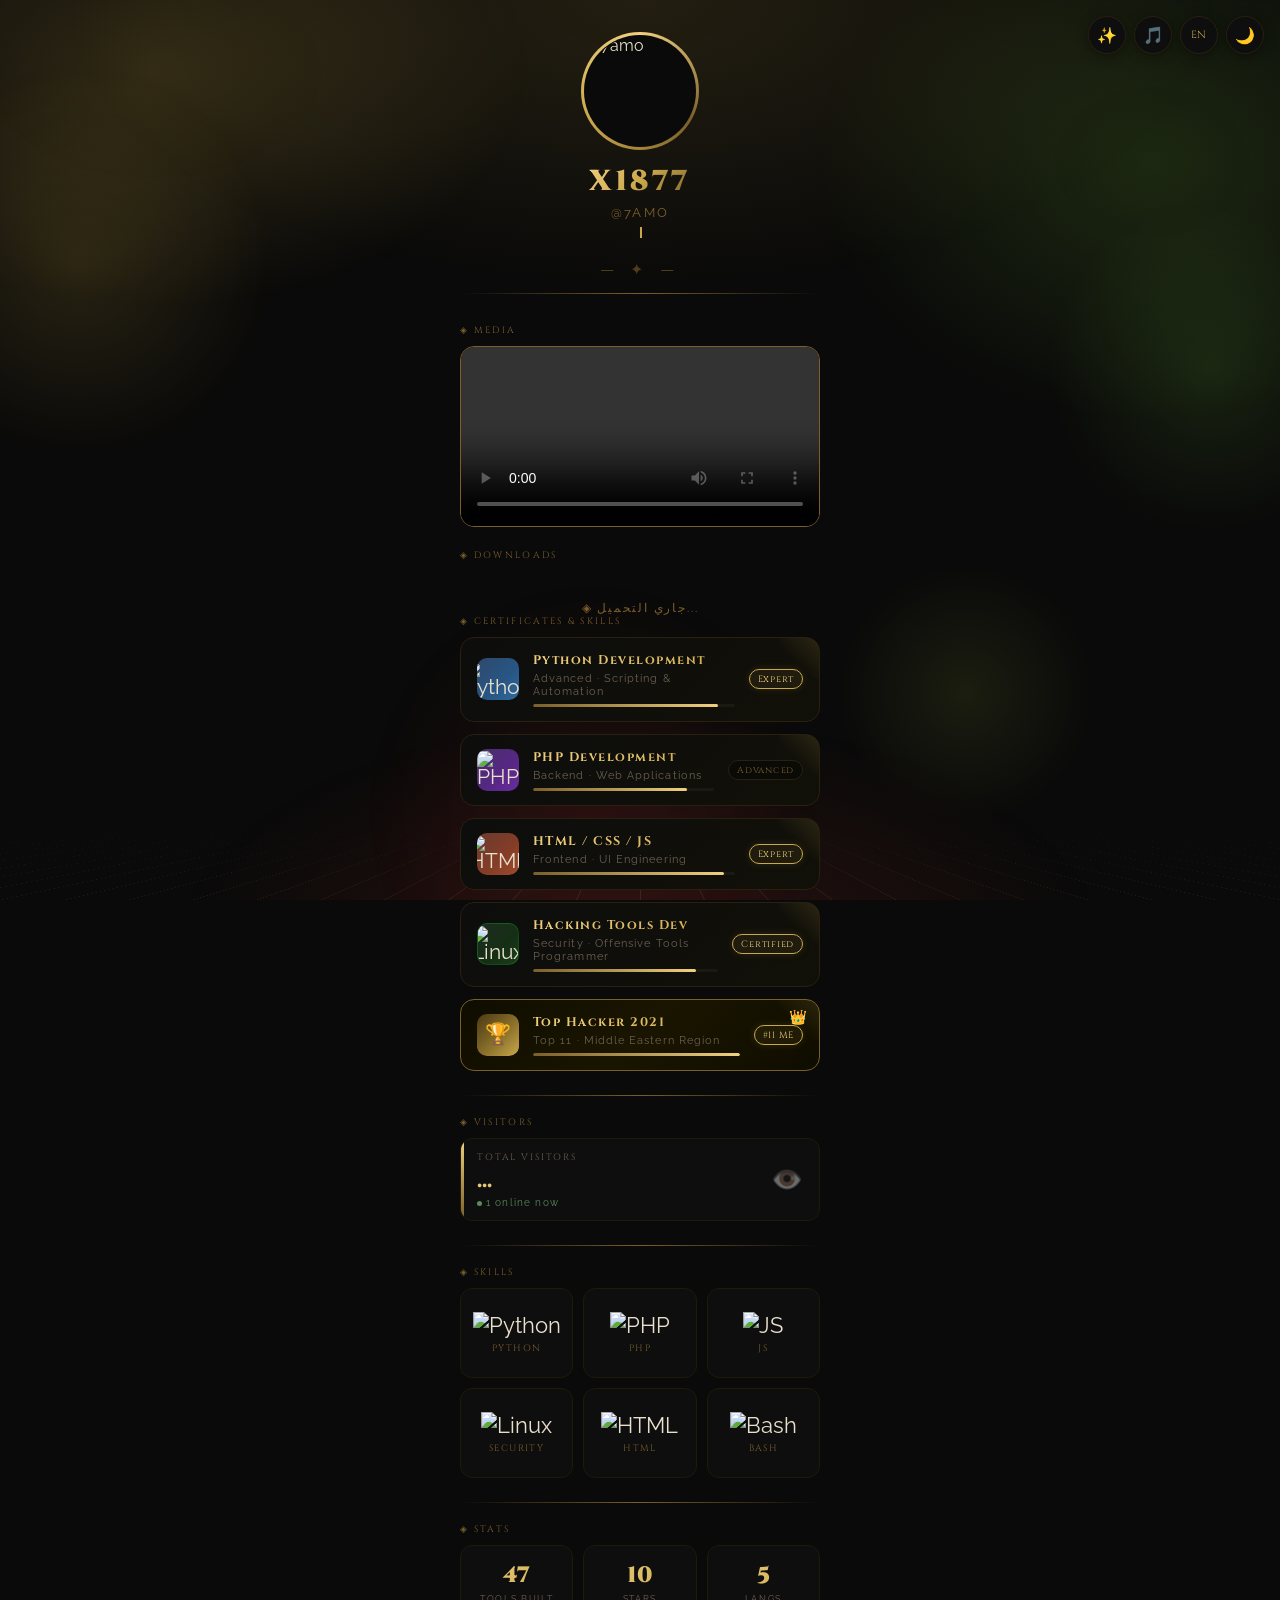
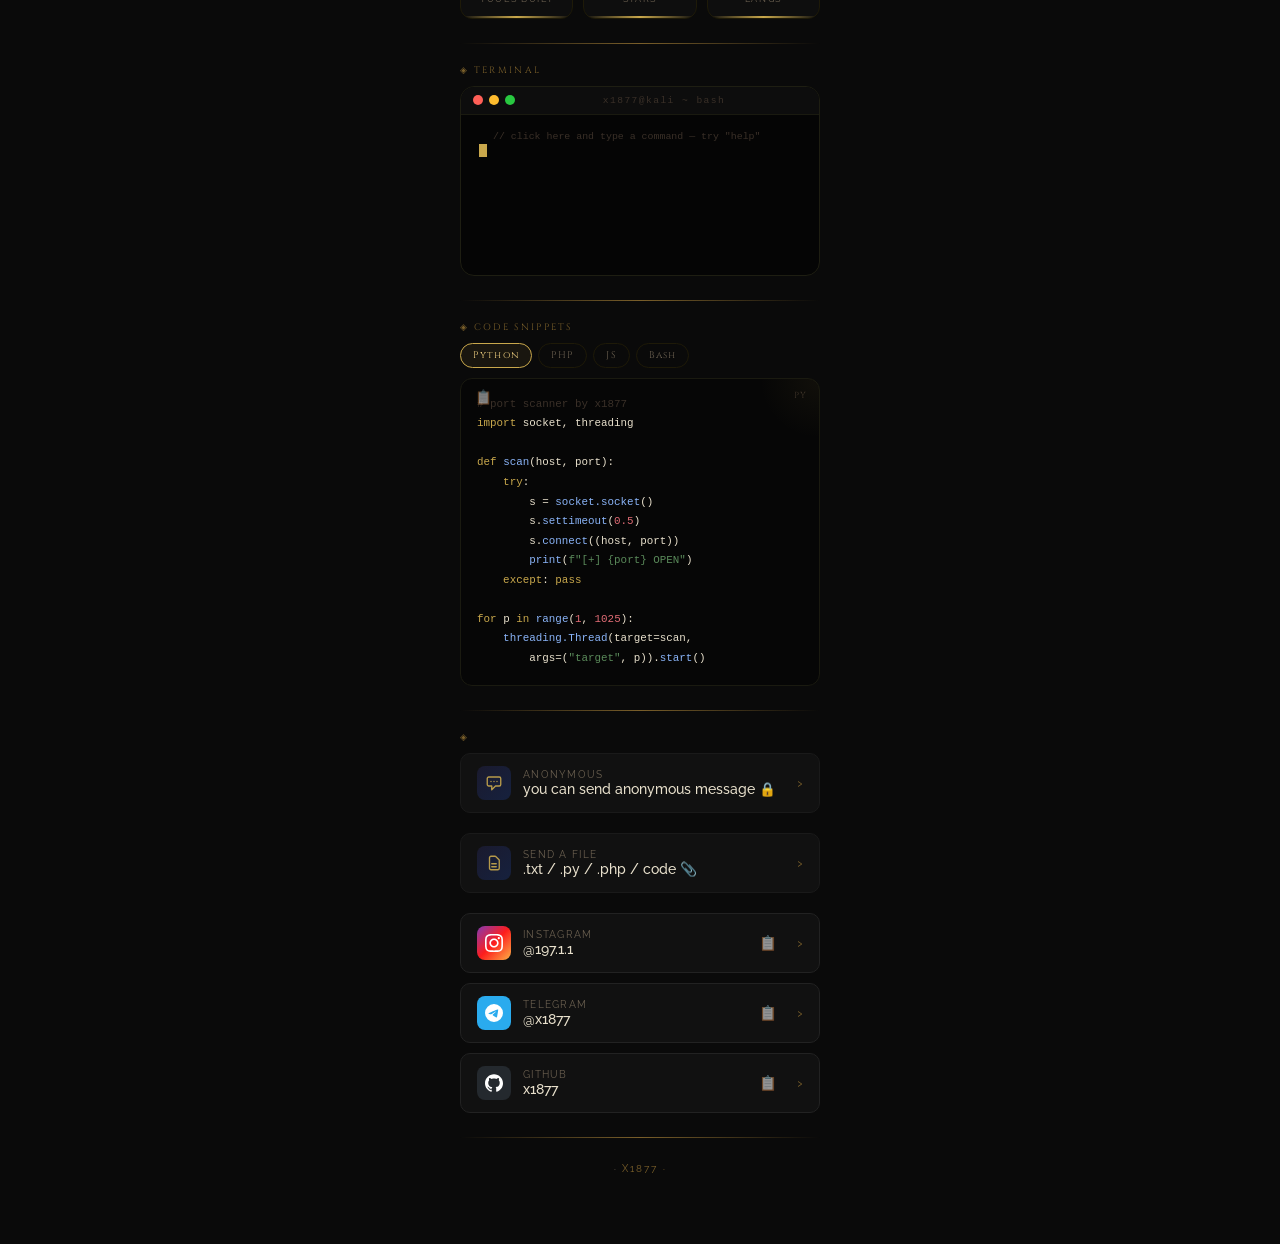
==== index.html @ e4256ee5 "Update index.html" ====
<!DOCTYPE html>

<html lang="en">
<head>
<meta charset="UTF-8"/>
<meta name="viewport" content="width=device-width, initial-scale=1.0, maximum-scale=1.0, user-scalable=no"/>
<title>X1877</title>
<link href="https://fonts.googleapis.com/css2?family=Cinzel:wght@700;900&family=Raleway:wght@400;500&display=swap" rel="stylesheet"/>
<style>
* { margin:0; padding:0; box-sizing:border-box; }
html, body { width:100%; min-height:100vh; background:#0a0a0a; color:#e8e0cc; font-family:'Raleway',sans-serif; overflow-x:hidden; }

/* ── LIGHT MODE ── */
body.light { background:#f5f0e8; color:#1a1208; }
body.light #glow { background:radial-gradient(ellipse 70% 50% at 50% 0%, rgba(201,168,76,0.18) 0%, transparent 65%); }
body.light .av-ring::after { background:#f5f0e8; }
body.light .vbox, body.light .lb, body.light .chat-send-btn,
body.light .cert-card, body.light .terminal-box, body.light .snippet-box,
body.light .stat-box, body.light .modal-box { background:#ede8dc; border-color:#c9a84c55; }
body.light .lv, body.light .cert-title { color:#1a1208; }
body.light .ll, body.light .cert-sub, body.light .handle, body.light .bio,
body.light .sec, body.light .footer, body.light .t-title { color:#7a5f2a; }
body.light .terminal-bar { background:#e5dfd0; }
body.light .t-def, body.light .t-cmd { color:#1a1208; }
body.light .s-def { color:#1a1208; }
body.light .canvas-stars { opacity:.3; }

/* ── THEME TOGGLE ── */
#themeBtn {
  position:fixed; top:16px; right:16px; z-index:9997;
  width:38px; height:38px; border-radius:50%;
  background:#0e0e0e; border:1px solid #2a2010;
  display:flex; align-items:center; justify-content:center;
  transition:all .3s; font-size:1rem;
  box-shadow:0 2px 12px rgba(0,0,0,0.4);
}
#themeBtn:hover { border-color:#c9a84c; box-shadow:0 0 16px rgba(201,168,76,0.25); transform:rotate(20deg); }
body.light #themeBtn { background:#ede8dc; border-color:#c9a84c; }

/* ── LANG BUTTON ── */
#langBtn {
  position:fixed; top:16px; right:62px; z-index:9997;
  width:38px; height:38px; border-radius:50%;
  background:#0e0e0e; border:1px solid #2a2010;
  display:flex; align-items:center; justify-content:center;
  transition:all .3s; font-size:.65rem;
  font-family:'Cinzel',serif; letter-spacing:.05em; color:#c9a84c;
  box-shadow:0 2px 12px rgba(0,0,0,0.4);
}
#langBtn:hover { border-color:#c9a84c; box-shadow:0 0 16px rgba(201,168,76,0.25); }
body.light #langBtn { background:#ede8dc; border-color:#c9a84c; }

/* ── COPY BUTTON + TOAST ── */
.lc { font-size:.9rem; opacity:.55; padding:6px; margin-inline-end:2px; transition:.2s; }
.lc:active { opacity:1; transform:scale(0.9); }
#copyToast {
  position:fixed; bottom:28px; left:50%; transform:translateX(-50%) translateY(20px);
  background:#c9a84c; color:#0c0c0c; font-weight:700; font-size:.85rem;
  padding:10px 18px; border-radius:30px; z-index:99999; opacity:0; pointer-events:none;
  transition:opacity .25s, transform .25s; box-shadow:0 4px 20px rgba(0,0,0,0.4);
}
#copyToast.show { opacity:1; transform:translateX(-50%) translateY(0); }
#achToast {
  position:fixed; bottom:84px; left:50%; transform:translateX(-50%) translateY(20px);
  background:linear-gradient(135deg,#f0d080,#c9a84c); color:#0c0c0c; font-weight:700; font-size:.8rem;
  padding:10px 20px; border-radius:30px; z-index:99999; opacity:0; pointer-events:none;
  transition:opacity .25s, transform .25s; box-shadow:0 4px 24px rgba(201,168,76,0.4); white-space:nowrap;
}
#achToast.show { opacity:1; transform:translateX(-50%) translateY(0); }

#musicBtn {
  position:fixed; top:16px; right:108px; z-index:9997;
  width:38px; height:38px; border-radius:50%;
  background:#0e0e0e; border:1px solid #2a2010;
  display:flex; align-items:center; justify-content:center;
  transition:all .3s; font-size:1.05rem;
  box-shadow:0 2px 12px rgba(0,0,0,0.4);
}
#musicBtn:hover { border-color:#c9a84c; box-shadow:0 0 16px rgba(201,168,76,0.25); }
#musicBtn.playing { animation:musicPulse 1.6s ease-in-out infinite; }
@keyframes musicPulse { 0%,100%{box-shadow:0 0 8px rgba(201,168,76,0.15);} 50%{box-shadow:0 0 18px rgba(201,168,76,0.5);} }
body.light #musicBtn { background:#ede8dc; border-color:#c9a84c; }



body[dir="rtl"] .card { direction:rtl; }
body[dir="rtl"] .lb, body[dir="rtl"] .chat-send-btn { flex-direction:row-reverse; }
body[dir="rtl"] .lb:hover, body[dir="rtl"] .chat-send-btn:hover { transform:translateX(-3px); box-shadow:3px 0 0 #c9a84c; }
body[dir="rtl"] .cert-inner { flex-direction:row-reverse; }
body[dir="rtl"] .visitor-box { flex-direction:row-reverse; }
body[dir="rtl"] .sec, body[dir="rtl"] .visitor-label, body[dir="rtl"] .stat-lbl { text-align:right; }

/* ── TYPEWRITER BIO ── */
.bio { font-size:.82rem; color:#6b6050; text-align:center; margin-bottom:20px; min-height:1.2em; }
.bio-cursor { display:inline-block; width:2px; height:.85em; background:#c9a84c;
  vertical-align:middle; margin-left:1px; animation:blink .8s step-end infinite; }

/* ── VISITOR COUNTER ── */
.visitor-box {
  width:100%; display:flex; align-items:center; justify-content:space-between;
  background:#0e0e0e; border:1px solid #1e1a08; border-radius:12px;
  padding:12px 16px; margin-bottom:24px; position:relative; overflow:hidden;
}
.visitor-box::before { content:''; position:absolute; left:0; top:0; height:100%; width:3px;
  background:linear-gradient(180deg,#f0d080,#7a5f2a); }
.visitor-left { display:flex; flex-direction:column; }
.visitor-label { font-size:.58rem; color:#6b6050; letter-spacing:.2em; text-transform:uppercase; font-family:'Cinzel',serif; margin-bottom:4px; }
.visitor-num { font-family:'Cinzel',serif; font-size:1.3rem; font-weight:900;
  background:linear-gradient(135deg,#f0d080,#c9a84c); -webkit-background-clip:text;
  -webkit-text-fill-color:transparent; background-clip:text; }
.visitor-icon { font-size:1.6rem; opacity:.4; }
.visitor-online { font-size:.6rem; color:#5a8a5a; letter-spacing:.12em; margin-top:2px; }
.online-dot { display:inline-block; width:5px; height:5px; border-radius:50%;
  background:#5a8a5a; margin-right:4px; animation:pulse 1.5s ease infinite; vertical-align:middle; }
@keyframes pulse { 0%,100%{opacity:.4;transform:scale(1)} 50%{opacity:1;transform:scale(1.3)} }

/* ── FLIP CARDS ── */
.flip-section { width:100%; margin-bottom:24px; }
.flip-grid { display:grid; grid-template-columns:repeat(3,1fr); gap:10px; }
.flip-card { height:90px; perspective:600px; }
.flip-inner { width:100%; height:100%; position:relative;
  transform-style:preserve-3d; transition:transform .55s cubic-bezier(.25,.46,.45,.94); }
.flip-card:hover .flip-inner { transform:rotateY(180deg); }
.flip-front, .flip-back {
  position:absolute; inset:0; border-radius:12px; backface-visibility:hidden;
  display:flex; flex-direction:column; align-items:center; justify-content:center;
  gap:4px; border:1px solid #1e1a08;
}
.flip-front { background:#0e0e0e; }
.flip-back  { background:linear-gradient(135deg,#0f0d00,#1a1500); border-color:#7a5f2a; transform:rotateY(180deg); }
.flip-icon  { font-size:1.4rem; }
.flip-name  { font-size:.58rem; color:#7a5f2a; letter-spacing:.15em; font-family:'Cinzel',serif; text-transform:uppercase; }
.flip-level { font-size:.65rem; color:#f0d080; font-family:'Cinzel',serif; letter-spacing:.1em; }
.flip-pct   { font-size:.6rem; color:#6b6050; letter-spacing:.08em; }

/* ── SCROLL PROGRESS ── */
#scrollBar { position:fixed; top:0; left:0; height:3px; width:0%; z-index:99999;
  background:linear-gradient(90deg,#7a5f2a,#f0d080,#c9a84c);
  box-shadow:0 0 8px rgba(201,168,76,0.6); transition:width .08s linear; }

/* ── CONFETTI ── */
.conf { position:fixed; pointer-events:none; z-index:99998; width:8px; height:8px;
  animation:confFall linear forwards; border-radius:2px; }
@keyframes confFall {
  0%  { transform:translateY(-20px) rotate(0deg); opacity:1; }
  100%{ transform:translateY(110vh) rotate(720deg); opacity:0; }
}

/* ── FLOATING BUBBLE ── */
#floatBubble {
  position:fixed; bottom:24px; left:24px; z-index:9990;
  width:52px; height:52px; border-radius:50%;
  background:linear-gradient(135deg,#c9a84c,#7a5f2a);
  display:flex; align-items:center; justify-content:center;
  box-shadow:0 4px 20px rgba(201,168,76,0.35);
  animation:bubbleFloat 3s ease-in-out infinite;
}
@keyframes bubbleFloat { 0%,100%{transform:translateY(0)} 50%{transform:translateY(-8px)} }
#floatBubble:hover { animation:none; transform:scale(1.15); }
.bubble-ping { position:absolute; inset:-4px; border-radius:50%;
  border:2px solid rgba(201,168,76,0.4); animation:bubblePing 2s ease-out infinite; }
@keyframes bubblePing { 0%{transform:scale(1);opacity:.7} 100%{transform:scale(1.6);opacity:0} }

/* ── DEVICONS ── */
.cert-icon img { width:26px; height:26px; object-fit:contain; }
.flip-icon img { width:30px; height:30px; object-fit:contain; }
body.light .visitor-box, body.light .flip-front { background:#ede8dc; border-color:#c9a84c55; }
body.light .flip-back { background:linear-gradient(135deg,#e8e0c8,#d4c89a); }
body { display:flex; justify-content:center; padding:36px 16px 70px; }
#c { position:fixed; top:0; left:0; width:100%; height:100%; pointer-events:none; z-index:0; }
#trail { position:fixed; top:0; left:0; width:100%; height:100%; pointer-events:none; z-index:5; }
#glow { position:fixed; top:0; left:0; width:100%; height:100%; background:radial-gradient(ellipse 70% 50% at 50% 0%, rgba(201,168,76,0.09) 0%, transparent 65%); pointer-events:none; z-index:0; }
.card { position:relative; z-index:1; width:100%; max-width:360px; display:flex; flex-direction:column; align-items:center; }
.av-wrap { width:110px; height:110px; position:relative; margin-bottom:16px; flex-shrink:0; }
.av-ring { position:absolute; inset:-4px; border-radius:50%; background:conic-gradient(#f0d080,#7a5f2a,#c9a84c,#f0d080); animation:spin 7s linear infinite; }
@keyframes spin { to{ transform:rotate(360deg) } }
.av-ring::after { content:''; position:absolute; inset:3px; border-radius:50%; background:#0a0a0a; }
.av-wrap img { position:absolute; inset:0; z-index:2; width:100%; height:100%; border-radius:50%; object-fit:cover; }
.name { position:relative; font-family:'Cinzel',serif; font-size:1.8rem; font-weight:900; letter-spacing:.12em; background:linear-gradient(135deg,#f0d080 0%,#c9a84c 50%,#7a5f2a 100%); -webkit-background-clip:text; -webkit-text-fill-color:transparent; background-clip:text; margin-bottom:4px; text-align:center; }
.name.glitching::before, .name.glitching::after { content:attr(data-text); position:absolute; top:0; left:0; width:100%; background:none; }
.name.glitching::before { color:#ff2b4e; -webkit-text-fill-color:#ff2b4e; clip-path:inset(0 0 60% 0); animation:glitchTop .35s steps(2) infinite; }
.name.glitching::after { color:#2be0ff; -webkit-text-fill-color:#2be0ff; clip-path:inset(60% 0 0 0); animation:glitchBot .35s steps(2) infinite reverse; }
@keyframes glitchTop { 0%{transform:translate(0,0)} 20%{transform:translate(-3px,-1px)} 40%{transform:translate(3px,1px)} 60%{transform:translate(-2px,0)} 80%{transform:translate(2px,-1px)} 100%{transform:translate(0,0)} }
@keyframes glitchBot { 0%{transform:translate(0,0)} 25%{transform:translate(3px,1px)} 50%{transform:translate(-3px,0)} 75%{transform:translate(2px,-1px)} 100%{transform:translate(0,0)} }
.handle { font-size:.8rem; color:#7a5f2a; letter-spacing:.18em; text-transform:uppercase; margin-bottom:4px; }
.bio { font-size:.82rem; color:#6b6050; text-align:center; margin-bottom:20px; }
.orn { color:#7a5f2a; letter-spacing:.4em; opacity:.6; margin-bottom:14px; font-size:1rem; }
.div { width:100%; height:1px; background:linear-gradient(90deg,transparent,#7a5f2a,transparent); margin-bottom:20px; }
.sec { font-family:'Cinzel',serif; font-size:.58rem; letter-spacing:.25em; color:#7a5f2a; text-transform:uppercase; margin-bottom:10px; width:100%; }
.vbox { width:100%; border-radius:14px; overflow:hidden; border:1px solid #7a5f2a; background:#111; margin-bottom:22px; }
.vbox video { width:100%; max-height:300px; object-fit:cover; display:block; }
.links { width:100%; display:flex; flex-direction:column; gap:10px; margin-bottom:24px; }
.lb { display:flex; align-items:center; gap:12px; padding:12px 16px; border-radius:10px; background:#111; border:1px solid #222; color:#e8e0cc; text-decoration:none; transition:all .2s; }
.lb:hover { border-color:#7a5f2a; transform:translateX(3px); box-shadow:-3px 0 0 #c9a84c; }
.li { width:34px; height:34px; border-radius:8px; display:flex; align-items:center; justify-content:center; flex-shrink:0; }
.lt { flex:1; }
.ll { display:block; font-size:.62rem; color:#6b6050; letter-spacing:.13em; text-transform:uppercase; margin-bottom:1px; }
.lv { display:block; font-size:.85rem; font-weight:500; }
.la { color:#7a5f2a; font-size:1rem; }
.ig { background:linear-gradient(135deg,#833ab4,#fd1d1d,#fcb045); }
.tg { background:#2AABEE; }
.gh { background:#24292e; }
.footer { font-size:.65rem; color:#6b6050; letter-spacing:.18em; text-transform:uppercase; margin-top:4px; }

.public-files-list { display:flex; flex-direction:column; gap:10px; }
.pub-file { display:flex; align-items:center; gap:12px; padding:12px 16px; border-radius:10px; background:#111; border:1px solid #222; color:#e8e0cc; text-decoration:none; transition:all .2s; }
.pub-file:hover { border-color:#7a5f2a; transform:translateX(3px); box-shadow:-3px 0 0 #c9a84c; }
.pub-file .li { background:#1a1608; font-size:1.1rem; }
.pub-file .lt { flex:1; min-width:0; }
.pub-file .lv { white-space:nowrap; overflow:hidden; text-overflow:ellipsis; }
.pub-file .pf-cap { font-size:.68rem; color:#8a7a5a; margin-top:2px; white-space:nowrap; overflow:hidden; text-overflow:ellipsis; }
.pub-file .la { font-size:.85rem; }
.footer b { color:#7a5f2a; font-weight:400; }
.chat-send-btn { width:100%; display:flex; align-items:center; gap:12px; padding:12px 16px; border-radius:10px; background:#111; border:1px solid #1a1a1a; color:#e8e0cc; cursor:pointer; transition:all .2s; margin-bottom:10px; }
.chat-send-btn:hover { border-color:#7a5f2a; transform:translateX(3px); box-shadow:-3px 0 0 #c9a84c; }
.chat-icon { background:linear-gradient(135deg,#1a1a2e,#16213e); }
.modal-overlay { display:none; position:fixed; inset:0; z-index:9999; background:rgba(0,0,0,0.85); backdrop-filter:blur(6px); align-items:center; justify-content:center; padding:20px; }
.modal-overlay.open { display:flex; }
.modal-box { width:100%; max-width:360px; background:#0e0e0e; border:1px solid #2a2a1a; border-radius:18px; padding:24px 20px; position:relative; animation:fadeUp .25s ease; }
@keyframes fadeUp { from{transform:translateY(30px);opacity:0;} to{transform:translateY(0);opacity:1;} }
.modal-title { font-family:'Cinzel',serif; font-size:.9rem; letter-spacing:.2em; background:linear-gradient(135deg,#f0d080,#c9a84c); -webkit-background-clip:text; -webkit-text-fill-color:transparent; background-clip:text; margin-bottom:6px; text-align:center; }
.modal-sub { font-size:.7rem; color:#6b6050; text-align:center; letter-spacing:.12em; margin-bottom:18px; }
.msg-textarea { width:100%; min-height:110px; resize:none; background:#151515; border:1px solid #2a2a1a; border-radius:10px; color:#e8e0cc; font-family:'Raleway',sans-serif; font-size:.85rem; padding:12px; outline:none; transition:border .2s; line-height:1.5; }
.msg-textarea:focus { border-color:#7a5f2a; }
.msg-textarea::placeholder { color:#3a3028; }
.char-count { font-size:.62rem; color:#3a3028; text-align:right; margin-top:4px; margin-bottom:14px; }
.char-count span { color:#7a5f2a; }
.send-btn { width:100%; padding:12px; border-radius:10px; background:linear-gradient(135deg,#c9a84c,#7a5f2a); border:none; color:#0a0a0a; font-family:'Cinzel',serif; font-size:.8rem; letter-spacing:.2em; font-weight:700; cursor:pointer; transition:all .2s; }
.send-btn:hover { opacity:.85; transform:translateY(-1px); }
.send-btn:disabled { opacity:.4; cursor:not-allowed; transform:none; }
.modal-close { position:absolute; top:14px; right:16px; background:none; border:none; color:#6b6050; font-size:1.2rem; cursor:pointer; }
.modal-close:hover { color:#c9a84c; }
.success-msg { display:none; text-align:center; padding:10px 0; font-size:.8rem; color:#c9a84c; letter-spacing:.1em; }
.name-input {
  width:100%; background:#151515; border:1px solid #2a2a1a; border-radius:10px;
  color:#e8e0cc; font-family:'Raleway',sans-serif; font-size:.85rem; padding:12px;
  outline:none; transition:border .2s; margin-bottom:12px; box-sizing:border-box;
}
.name-input:focus { border-color:#7a5f2a; }
.name-input::placeholder { color:#3a3028; }
.file-drop {
  display:flex; align-items:center; justify-content:center; width:100%; min-height:70px;
  background:#151515; border:1.5px dashed #3a3020; border-radius:10px; cursor:pointer;
  color:#8a7a5a; font-size:.78rem; text-align:center; padding:12px; transition:.2s; box-sizing:border-box;
}
.file-drop:active, .file-drop.picked { border-color:#c9a84c; color:#c9a84c; }
.file-drop.picked { border-style:solid; animation:filePulse 2.2s ease-in-out infinite; }
@keyframes filePulse { 0%,100%{box-shadow:0 0 6px rgba(201,168,76,0.1);} 50%{box-shadow:0 0 16px rgba(201,168,76,0.35);} }
.file-hint { font-size:.62rem; color:#3a3028; text-align:center; margin:8px 0 14px; letter-spacing:.05em; }
.file-hint.warn { color:#b05454; }

.file-card { background:#0e0e0e; border:1px solid #1e1e12; border-radius:12px; padding:14px 16px; position:relative; animation:fadeUp .2s ease; }
.file-card::before { content:'◈'; position:absolute; top:14px; left:16px; color:#7a5f2a; font-size:.7rem; }
.file-card .msg-time { font-size:.6rem; color:#3a3028; letter-spacing:.1em; margin-bottom:6px; padding-inline-start:16px; }
.file-card .file-meta { display:flex; align-items:center; gap:8px; margin-bottom:8px; flex-wrap:wrap; padding-inline-start:16px; }
.file-card .file-sender { font-size:.8rem; color:#c9a84c; font-weight:700; }
.file-card .file-name { font-size:.72rem; color:#8a7a5a; font-family:'Courier New',monospace; }
.file-card .file-preview {
  background:#060606; border-radius:8px; padding:10px; font-family:'Courier New',monospace;
  font-size:.68rem; color:#d4c8a8; max-height:140px; overflow:auto; white-space:pre-wrap; word-break:break-word; margin-bottom:8px;
}
.file-card .file-actions { display:flex; gap:14px; }
.file-card .file-actions span { font-size:.7rem; color:#7a5f2a; cursor:pointer; letter-spacing:.05em; }
.file-card .file-actions span:active { color:#c9a84c; }
.file-card .msg-del { position:absolute; top:10px; right:12px; background:none; border:none; color:#2a2018; font-size:.8rem; cursor:pointer; transition:color .2s; }
.file-card .msg-del:hover { color:#8b3030; }
.inbox-subhead { font-size:.65rem; color:#5a4f38; letter-spacing:.15em; margin:14px 0 8px; padding-inline-start:2px; }
.upload-box { background:#0c0c0c; border:1px solid #1e1e12; border-radius:12px; padding:14px; margin-bottom:16px; }
.upload-box .send-btn { margin-top:10px; }
.upload-box .file-hint { margin-top:8px; margin-bottom:0; }
.owned-files-list { margin-top:12px; display:flex; flex-direction:column; gap:6px; }
.owned-file-row {
  display:flex; align-items:center; justify-content:space-between; gap:8px;
  padding:8px 10px; background:#111; border:1px solid #1e1e12; border-radius:8px;
  font-size:.7rem; color:#a89878;
}
.owned-file-row .msg-del { position:static; font-size:.75rem; }
.secret-trigger { cursor:pointer; user-select:none; color:#7a5f2a; transition:color .2s; }
.secret-trigger:hover { color:#c9a84c; }
.inbox-overlay { display:none; position:fixed; inset:0; z-index:99999; background:rgba(0,0,0,0.97); backdrop-filter:blur(10px); flex-direction:column; }
.inbox-overlay.open { display:flex; }
.inbox-header { display:flex; align-items:center; justify-content:space-between; padding:18px 20px 14px; border-bottom:1px solid #1e1e12; flex-shrink:0; }
.inbox-title { font-family:'Cinzel',serif; font-size:.9rem; letter-spacing:.2em; background:linear-gradient(135deg,#f0d080,#c9a84c); -webkit-background-clip:text; -webkit-text-fill-color:transparent; background-clip:text; }
.inbox-close { background:none; border:none; color:#6b6050; font-size:1.3rem; cursor:pointer; }
.inbox-close:hover { color:#c9a84c; }
.inbox-body { flex:1; overflow-y:auto; padding:16px 20px; display:flex; flex-direction:column; gap:10px; }
.pin-screen { flex:1; display:flex; flex-direction:column; align-items:center; justify-content:center; gap:16px; padding:30px 20px; }
.pin-label { font-family:'Cinzel',serif; font-size:.8rem; letter-spacing:.2em; color:#7a5f2a; }
.pin-input { background:#111; border:1px solid #2a2a1a; border-radius:10px; color:#c9a84c; font-family:'Courier New',monospace; font-size:1.4rem; padding:10px 16px; text-align:center; width:180px; outline:none; letter-spacing:.4em; }
.pin-input:focus { border-color:#7a5f2a; }
.pin-btn { padding:10px 28px; border-radius:8px; background:linear-gradient(135deg,#c9a84c,#7a5f2a); border:none; color:#0a0a0a; font-family:'Cinzel',serif; font-size:.75rem; letter-spacing:.2em; cursor:pointer; }
.pin-error { font-size:.72rem; color:#8b3030; letter-spacing:.1em; display:none; }
.msg-card { background:#0e0e0e; border:1px solid #1e1e12; border-radius:12px; padding:14px 16px; position:relative; animation:fadeUp .2s ease; }
.msg-time { font-size:.6rem; color:#3a3028; letter-spacing:.1em; margin-bottom:6px; }
.msg-text { font-size:.83rem; color:#d4c8a8; line-height:1.6; word-break:break-word; }
.msg-del { position:absolute; top:10px; right:12px; background:none; border:none; color:#2a2018; font-size:.8rem; cursor:pointer; transition:color .2s; }
.msg-del:hover { color:#8b3030; }
.empty-inbox { text-align:center; color:#2a2018; font-size:.75rem; letter-spacing:.15em; margin-top:40px; }
.inbox-actions { padding:14px 20px; border-top:1px solid #1e1e12; display:flex; gap:10px; flex-shrink:0; }
.clear-all-btn { flex:1; padding:10px; border-radius:8px; background:#0e0e0e; border:1px solid #2a1a1a; color:#6b3030; font-size:.7rem; letter-spacing:.15em; cursor:pointer; font-family:'Cinzel',serif; }
.clear-all-btn:hover { border-color:#8b3030; color:#c94040; }
.msg-count-badge { font-size:.6rem; color:#c9a84c; letter-spacing:.1em; margin-left:6px; opacity:.7; }
.loading-spinner { text-align:center; color:#7a5f2a; font-size:.75rem; letter-spacing:.15em; margin-top:30px; animation:pulse 1.2s ease infinite; }
@keyframes pulse { 0%,100%{opacity:.4;} 50%{opacity:1;} }
#codeLayer { position:fixed; top:0; left:0; width:100%; height:100%; pointer-events:none; z-index:1; overflow:hidden; }
.code-float { position:absolute; font-family:'Courier New',monospace; font-size:.65rem; color:rgba(201,168,76,0.22); white-space:nowrap; animation:floatUp linear infinite; user-select:none; }
@keyframes floatUp { 0%{transform:translateY(100vh);opacity:0;} 10%{opacity:1;} 90%{opacity:1;} 100%{transform:translateY(-20vh);opacity:0;} }

/* ═══════════ CERTIFICATES ═══════════ */
.certs-section { width:100%; margin-bottom:24px; }
.certs-grid { width:100%; display:flex; flex-direction:column; gap:12px; }

.cert-card {
position:relative; width:100%; border-radius:14px;
background:linear-gradient(135deg,#0d0d0d 0%,#111008 100%);
border:1px solid #2a2010; overflow:hidden;
cursor:default; transition:all .35s cubic-bezier(.25,.46,.45,.94);
animation:certReveal .6s ease both;
}
.cert-card:hover { border-color:#c9a84c; transform:translateX(4px); box-shadow:-4px 0 0 #c9a84c, 0 0 30px rgba(201,168,76,0.12); }

@keyframes certReveal {
from { opacity:0; transform:translateY(20px) translateX(-8px); }
to   { opacity:1; transform:translateY(0) translateX(0); }
}
.cert-card:nth-child(1){animation-delay:.05s}
.cert-card:nth-child(2){animation-delay:.15s}
.cert-card:nth-child(3){animation-delay:.25s}
.cert-card:nth-child(4){animation-delay:.35s}
.cert-card:nth-child(5){animation-delay:.45s}

/* scanning line effect */
.cert-card::before {
content:''; position:absolute; top:-100%; left:0; width:100%; height:100%;
background:linear-gradient(180deg, transparent 0%, rgba(201,168,76,0.04) 50%, transparent 100%);
animation:scanLine 4s ease infinite;
pointer-events:none; z-index:0;
}
.cert-card:nth-child(2)::before{animation-delay:1s}
.cert-card:nth-child(3)::before{animation-delay:2s}
.cert-card:nth-child(4)::before{animation-delay:2.5s}
.cert-card:nth-child(5)::before{animation-delay:3s}
@keyframes scanLine {
0%{top:-100%;opacity:0} 10%{opacity:1} 90%{opacity:1} 100%{top:200%;opacity:0}
}

/* corner accent */
.cert-card::after {
content:''; position:absolute; top:0; right:0;
width:40px; height:40px;
background:linear-gradient(225deg, rgba(201,168,76,0.15) 0%, transparent 60%);
pointer-events:none;
}

.cert-inner { position:relative; z-index:1; padding:14px 16px; display:flex; align-items:center; gap:14px; }
.cert-icon-wrap {
width:42px; height:42px; border-radius:10px; flex-shrink:0;
display:flex; align-items:center; justify-content:center;
position:relative; overflow:hidden;
}
.cert-icon-wrap::after {
content:''; position:absolute; inset:0;
background:linear-gradient(135deg, rgba(255,255,255,0.08) 0%, transparent 60%);
}
.cert-icon { font-size:1.3rem; line-height:1; }
.ci-python { background:linear-gradient(135deg,#1e3a5f,#2d6a9f); }
.ci-php    { background:linear-gradient(135deg,#3a1e5f,#6a2d9f); }
.ci-html   { background:linear-gradient(135deg,#5f2a1e,#9f4a2d); }
.ci-hack   { background:linear-gradient(135deg,#0d1a0d,#1a3d1a); border:1px solid rgba(0,255,70,0.2); }
.ci-top    { background:linear-gradient(135deg,#3d2a00,#c9a84c); }

.cert-info { flex:1; min-width:0; }
.cert-title {
font-family:'Cinzel',serif; font-size:.78rem; font-weight:700; letter-spacing:.12em;
background:linear-gradient(135deg,#f0d080,#c9a84c); -webkit-background-clip:text;
-webkit-text-fill-color:transparent; background-clip:text;
margin-bottom:3px; white-space:nowrap; overflow:hidden; text-overflow:ellipsis;
}
.cert-sub { font-size:.67rem; color:#6b6050; letter-spacing:.1em; margin-bottom:6px; }
.cert-bar-wrap { width:100%; height:3px; background:#1a1a10; border-radius:2px; overflow:hidden; }
.cert-bar {
height:100%; border-radius:2px;
background:linear-gradient(90deg,#7a5f2a,#f0d080,#c9a84c);
background-size:200% 100%;
animation:barGlow 2.5s ease infinite, barFill 1.2s cubic-bezier(.25,.46,.45,.94) both;
}
.cert-card:nth-child(1) .cert-bar{animation-delay:0s,.1s; width:92%}
.cert-card:nth-child(2) .cert-bar{animation-delay:.4s,.3s; width:85%}
.cert-card:nth-child(3) .cert-bar{animation-delay:.8s,.5s; width:95%}
.cert-card:nth-child(4) .cert-bar{animation-delay:1.2s,.7s; width:88%}
.cert-card:nth-child(5) .cert-bar{animation-delay:1.6s,.9s; width:100%}

@keyframes barFill { from{width:0!important} }
@keyframes barGlow {
0%,100%{background-position:0% 50%}
50%{background-position:100% 50%}
}

.cert-badge {
flex-shrink:0; font-size:.58rem; font-family:'Cinzel',serif;
letter-spacing:.08em; padding:3px 8px; border-radius:20px;
border:1px solid #2a2010; color:#7a5f2a; white-space:nowrap;
background:#0a0a06;
}
.cert-badge.gold {
border-color:#c9a84c; color:#f0d080;
background:rgba(201,168,76,0.08);
box-shadow:0 0 8px rgba(201,168,76,0.15);
animation:badgePulse 2s ease infinite;
}
@keyframes badgePulse {
0%,100%{box-shadow:0 0 8px rgba(201,168,76,0.15)}
50%{box-shadow:0 0 18px rgba(201,168,76,0.35)}
}

/* ═══════════ STATS ═══════════ */
.stats-section { width:100%; margin-bottom:24px; }
.stats-grid { display:grid; grid-template-columns:repeat(3,1fr); gap:10px; width:100%; }
.stat-box {
  background:#0e0e0e; border:1px solid #1e1a08; border-radius:12px;
  padding:14px 10px; text-align:center; position:relative; overflow:hidden;
  transition:all .3s;
}
.stat-box:hover { border-color:#7a5f2a; transform:translateY(-2px); box-shadow:0 6px 20px rgba(201,168,76,0.12); }
.stat-box::before {
  content:''; position:absolute; bottom:0; left:0; width:100%; height:2px;
  background:linear-gradient(90deg,transparent,#c9a84c,transparent);
  animation:statLine 3s ease infinite;
}
.stat-box:nth-child(2)::before { animation-delay:.8s; }
.stat-box:nth-child(3)::before { animation-delay:1.6s; }
@keyframes statLine { 0%,100%{opacity:0;transform:scaleX(0)} 50%{opacity:1;transform:scaleX(1)} }
.stat-num {
  font-family:'Cinzel',serif; font-size:1.4rem; font-weight:900;
  background:linear-gradient(135deg,#f0d080,#c9a84c); -webkit-background-clip:text;
  -webkit-text-fill-color:transparent; background-clip:text; display:block;
}
.stat-lbl { font-size:.58rem; color:#6b6050; letter-spacing:.18em; text-transform:uppercase; margin-top:3px; display:block; }

/* ═══════════ TERMINAL ═══════════ */
.terminal-section { width:100%; margin-bottom:24px; }
.terminal-box {
  background:#050505; border:1px solid #1e1e12; border-radius:14px;
  overflow:hidden; font-family:'Courier New',monospace;
}
.terminal-bar {
  display:flex; align-items:center; gap:6px; padding:8px 12px;
  background:#0d0d0d; border-bottom:1px solid #1a1a10;
}
.t-dot { width:10px; height:10px; border-radius:50%; }
.t-red { background:#ff5f57; } .t-yellow { background:#febc2e; } .t-green { background:#28c840; }
.t-title { flex:1; text-align:center; font-size:.6rem; color:#3a3028; letter-spacing:.15em; }
.terminal-body { padding:14px 16px; min-height:160px; max-height:240px; overflow-y:auto; cursor:text; }
.t-input { background:transparent; border:none; outline:none; color:#e8e0cc; font-family:inherit; font-size:.72rem; flex:1; caret-color:#c9a84c; min-width:0; }
.t-hint { color:#3a3028; font-size:.62rem; padding-left:16px; display:block; margin-top:2px; }
.t-line { font-size:.72rem; line-height:1.9; display:flex; gap:6px; opacity:0; animation:tLineIn .15s ease forwards; }
.t-prompt { color:#7a5f2a; flex-shrink:0; }
.t-cmd { color:#e8e0cc; }
.t-out { color:#5a8a5a; padding-left:16px; font-size:.68rem; display:block; }
.t-cursor { display:inline-block; width:8px; height:13px; background:#c9a84c; animation:blink .9s step-end infinite; vertical-align:middle; margin-left:2px; }
@keyframes blink { 0%,100%{opacity:1} 50%{opacity:0} }
@keyframes tLineIn { from{opacity:0;transform:translateX(-4px)} to{opacity:1;transform:none} }

/* ═══════════ CODE SNIPPETS ═══════════ */
.snippets-section { width:100%; margin-bottom:24px; }
.snippet-tabs { display:flex; gap:6px; margin-bottom:10px; }
.s-tab {
  padding:5px 12px; border-radius:20px; font-size:.6rem; letter-spacing:.12em;
  font-family:'Cinzel',serif; cursor:pointer; border:1px solid #1e1a08;
  color:#6b6050; background:#0a0a0a; transition:all .2s;
}
.s-tab.active { border-color:#c9a84c; color:#f0d080; background:rgba(201,168,76,0.08); }
.snippet-box {
  background:#060606; border:1px solid #1a1a10; border-radius:12px;
  padding:16px; overflow:hidden; position:relative;
}
.snippet-box::after {
  content:''; position:absolute; top:0; right:0; width:60px; height:60px;
  background:radial-gradient(circle at top right, rgba(201,168,76,0.06), transparent 70%);
}
.s-lang-badge {
  position:absolute; top:10px; right:12px; font-size:.55rem; color:#3a3028;
  letter-spacing:.12em; font-family:'Cinzel',serif;
}
.s-copy {
  position:absolute; top:6px; left:10px; font-size:.85rem; opacity:.5;
  cursor:pointer; z-index:2; padding:4px; transition:.2s;
}
.s-copy:active { opacity:1; transform:scale(0.9); }
pre.s-code {
  margin:0; font-family:'Courier New',monospace; font-size:.68rem;
  line-height:1.8; overflow:hidden;
}
.s-code .kw { color:#c9a84c; }
.s-code .fn { color:#8ab4f8; }
.s-code .str { color:#5a8a5a; }
.s-code .cm { color:#3a3028; }
.s-code .num { color:#e06c75; }
.s-code .def { color:#e8e0cc; }
.s-typing { border-right:2px solid #c9a84c; animation:typing .05s step-end; }
.snippet-panel { display:none; }
.snippet-panel.active { display:block; }

/* top hacker special card */
.cert-card.special {
background:linear-gradient(135deg,#0f0d00 0%,#1a1500 50%,#0f0d00 100%);
border-color:#7a5f2a;
}
.cert-card.special:hover { box-shadow:-4px 0 0 #f0d080, 0 0 40px rgba(240,208,128,0.18); }
.special-crown {
position:absolute; top:8px; right:12px; font-size:.9rem; z-index:2;
animation:crownFloat 3s ease infinite;
}
@keyframes crownFloat {
0%,100%{transform:translateY(0) rotate(-5deg)}
50%{transform:translateY(-4px) rotate(5deg)}
}

/* ══════════════════════════════════════════════════
   ✦ DYNAMIC BACKGROUND ENGINE ✦
   ══════════════════════════════════════════════════ */
@property --hue { syntax:"<number>"; inherits:true; initial-value:45; }
:root { --hue:45; transition:--hue 2.4s cubic-bezier(.4,0,.2,1); }

#aurora, #orbs, #gridFloor, #matrix, #shooting {
  position:fixed; inset:0; pointer-events:none; z-index:0;
}
#matrix, #shooting { width:100%; height:100%; display:block; }
#matrix   { mix-blend-mode:screen; opacity:.62; }
#shooting { mix-blend-mode:screen; opacity:.95; }

/* base glow now follows the rotating hue */
#glow {
  background:radial-gradient(ellipse 70% 50% at 50% 0%,
    hsl(var(--hue) 72% 58% / .12) 0%, transparent 65%);
}

/* ── AURORA ── */
#aurora {
  background:
    radial-gradient(42% 38% at 12% 8%,  hsl(var(--hue) 72% 58% / .18), transparent 70%),
    radial-gradient(38% 42% at 90% 18%, hsl(calc(var(--hue) + 45) 78% 58% / .14), transparent 70%),
    radial-gradient(52% 40% at 50% 108%, hsl(calc(var(--hue) - 40) 70% 52% / .16), transparent 72%);
  animation:auroraDrift 20s ease-in-out infinite alternate;
}
@keyframes auroraDrift {
  0%   { transform:translate3d(0,0,0) scale(1.02); }
  50%  { transform:translate3d(-2.5%,1.6%,0) scale(1.1); }
  100% { transform:translate3d(2%,-1.2%,0) scale(1.04); }
}

/* ── FLOATING ORBS (parallax) ── */
#orbs { overflow:hidden; transition:transform .8s cubic-bezier(.2,.8,.3,1); will-change:transform; }
.orb { position:absolute; border-radius:50%; opacity:.6; will-change:transform; }
.orb:nth-child(1){ width:46vmin; height:46vmin; left:-10%; top:6%;
  background:radial-gradient(circle, hsl(var(--hue) 85% 62% / .22), transparent 68%);
  animation:orbA 24s ease-in-out infinite; }
.orb:nth-child(2){ width:38vmin; height:38vmin; right:-8%; top:22%;
  background:radial-gradient(circle, hsl(calc(var(--hue) + 50) 85% 62% / .18), transparent 68%);
  animation:orbB 30s ease-in-out infinite; }
.orb:nth-child(3){ width:52vmin; height:52vmin; left:28%; bottom:-16%;
  background:radial-gradient(circle, hsl(calc(var(--hue) - 45) 80% 58% / .16), transparent 70%);
  animation:orbC 34s ease-in-out infinite; }
.orb:nth-child(4){ width:30vmin; height:30vmin; right:14%; bottom:8%;
  background:radial-gradient(circle, hsl(calc(var(--hue) + 25) 90% 65% / .14), transparent 68%);
  animation:orbA 27s ease-in-out infinite reverse; }
@keyframes orbA { 0%,100%{transform:translate3d(0,0,0)} 50%{transform:translate3d(6vw,-4vh,0)} }
@keyframes orbB { 0%,100%{transform:translate3d(0,0,0)} 50%{transform:translate3d(-7vw,5vh,0)} }
@keyframes orbC { 0%,100%{transform:translate3d(0,0,0) scale(1)} 50%{transform:translate3d(4vw,-6vh,0) scale(1.12)} }

/* ── PERSPECTIVE GRID FLOOR ── */
#gridFloor {
  top:auto; right:auto; bottom:0; left:-50%;
  width:200%; height:52%;
  background-image:
    linear-gradient(to right,  hsl(var(--hue) 80% 60% / .14) 1px, transparent 1px),
    linear-gradient(to bottom, hsl(var(--hue) 80% 60% / .14) 1px, transparent 1px);
  background-size:64px 64px;
  transform:perspective(280px) rotateX(64deg);
  transform-origin:50% 100%;
  animation:gridScroll 2.6s linear infinite;
  -webkit-mask-image:linear-gradient(to top, #000 0%, transparent 78%);
          mask-image:linear-gradient(to top, #000 0%, transparent 78%);
  opacity:.85;
}
@keyframes gridScroll { from{ background-position:0 0; } to{ background-position:0 64px; } }

/* ── BG BUTTON ── */
#bgBtn {
  position:fixed; top:16px; right:154px; z-index:9997;
  width:38px; height:38px; border-radius:50%;
  background:#0e0e0e; border:1px solid #2a2010;
  display:flex; align-items:center; justify-content:center;
  transition:all .35s; font-size:1rem; cursor:pointer;
  box-shadow:0 2px 12px rgba(0,0,0,0.4);
}
#bgBtn:hover { border-color:#c9a84c; box-shadow:0 0 16px rgba(201,168,76,0.28); }
#bgBtn:active { transform:scale(.86) rotate(180deg); }
body.light #bgBtn { background:#ede8dc; border-color:#c9a84c; }

/* ── LIGHT MODE ATMOSPHERE ── */
body.light #matrix   { mix-blend-mode:normal; opacity:.16; }
body.light #shooting { mix-blend-mode:normal; opacity:.30; }
body.light #aurora   { opacity:.55; }
body.light #orbs     { opacity:.45; }
body.light #gridFloor{ opacity:.28; }

@media (prefers-reduced-motion: reduce) {
  #aurora, .orb, #gridFloor { animation:none !important; }
}
</style>

</head>
<body>
<div id="scrollBar"></div>
<button id="musicBtn" title="Music">🎵</button>
<button id="themeBtn" onclick="toggleTheme()" title="Toggle theme">🌙</button>
<button id="langBtn" onclick="toggleLang()" title="Toggle language">EN</button>
<button id="bgBtn" onclick="cycleAtmosphere()" title="Change background">✨</button>
<div id="aurora"></div>
<div id="orbs">
  <span class="orb"></span><span class="orb"></span><span class="orb"></span><span class="orb"></span>
</div>
<div id="gridFloor"></div>
<canvas id="matrix"></canvas>
<canvas id="shooting"></canvas>
<canvas id="c"></canvas>
<canvas id="trail"></canvas>
<div id="glow"></div>
<div class="card">
  <div class="av-wrap">
    <div class="av-ring"></div>
    <img src="https://github.com/x1877/x1877.github.io/raw/refs/heads/main/FDDF564D-FC80-4462-8F10-3E941813840B.gif" alt="7amo"/>
  </div>
  <div class="name" id="glitchName" data-text="X1877">X1877</div>
  <div class="handle">@7amo</div>
  <div class="bio"><span id="bioText"></span><span class="bio-cursor"></span></div>
  <div class="orn">— ✦ —</div>
  <div class="div"></div>
  <div class="sec"></div>
  <div class="sec" data-i18n="sec-media">◈ Media</div>
  <div class="vbox">
    <video controls playsinline webkit-playsinline preload="metadata">
      <source src="https://github.com/x1877/x1877.github.io/raw/refs/heads/main/2691146311968715241.mp4" type="video/mp4">
    </video>
  </div>
  <div class="sec" data-i18n="sec-downloads" id="downloadsSecTitle">◈ Downloads</div>
  <div id="publicFilesList" class="public-files-list">
    <div class="empty-inbox" id="pubFilesEmpty" style="display:none;">◈ لا توجد ملفات بعد</div>
    <div class="loading-spinner" id="pubFilesLoading">◈ جاري التحميل...</div>
  </div>
  <div class="sec" data-i18n="sec-certs">◈ Certificates &amp; Skills</div>
  <div class="certs-section">
    <div class="certs-grid">
      <div class="cert-card">
        <div class="cert-inner">
          <div class="cert-icon-wrap ci-python"><span class="cert-icon"><img src="https://cdn.jsdelivr.net/gh/devicons/devicon/icons/python/python-original.svg" alt="Python"/></span></div>
          <div class="cert-info">
            <div class="cert-title">Python Development</div>
            <div class="cert-sub">Advanced · Scripting &amp; Automation</div>
            <div class="cert-bar-wrap"><div class="cert-bar"></div></div>
          </div>
          <div class="cert-badge gold">Expert</div>
        </div>
      </div>
      <div class="cert-card">
        <div class="cert-inner">
          <div class="cert-icon-wrap ci-php"><span class="cert-icon"><img src="https://cdn.jsdelivr.net/gh/devicons/devicon/icons/php/php-original.svg" alt="PHP"/></span></div>
          <div class="cert-info">
            <div class="cert-title">PHP Development</div>
            <div class="cert-sub">Backend · Web Applications</div>
            <div class="cert-bar-wrap"><div class="cert-bar"></div></div>
          </div>
          <div class="cert-badge">Advanced</div>
        </div>
      </div>
      <div class="cert-card">
        <div class="cert-inner">
          <div class="cert-icon-wrap ci-html"><span class="cert-icon"><img src="https://cdn.jsdelivr.net/gh/devicons/devicon/icons/html5/html5-original.svg" alt="HTML"/></span></div>
          <div class="cert-info">
            <div class="cert-title">HTML / CSS / JS</div>
            <div class="cert-sub">Frontend · UI Engineering</div>
            <div class="cert-bar-wrap"><div class="cert-bar"></div></div>
          </div>
          <div class="cert-badge gold">Expert</div>
        </div>
      </div>
      <div class="cert-card">
        <div class="cert-inner">
          <div class="cert-icon-wrap ci-hack"><span class="cert-icon"><img src="https://cdn.jsdelivr.net/gh/devicons/devicon/icons/linux/linux-original.svg" alt="Linux"/></span></div>
          <div class="cert-info">
            <div class="cert-title">Hacking Tools Dev</div>
            <div class="cert-sub">Security · Offensive Tools Programmer</div>
            <div class="cert-bar-wrap"><div class="cert-bar"></div></div>
          </div>
          <div class="cert-badge gold">Certified</div>
        </div>
      </div>
      <div class="cert-card special">
        <span class="special-crown">👑</span>
        <div class="cert-inner">
          <div class="cert-icon-wrap ci-top"><span class="cert-icon">🏆</span></div>
          <div class="cert-info">
            <div class="cert-title">Top Hacker 2021</div>
            <div class="cert-sub">Top 11 · Middle Eastern Region</div>
            <div class="cert-bar-wrap"><div class="cert-bar"></div></div>
          </div>
          <div class="cert-badge gold">#11 ME</div>
        </div>
      </div>
    </div>
  </div>
  <div class="div"></div>

  <!-- STATS -->
  <!-- VISITOR COUNTER -->
  <div class="sec" data-i18n="sec-visitors">◈ Visitors</div>
  <div class="visitor-box">
    <div class="visitor-left">
      <span class="visitor-label" data-i18n="vis-label">Total Visitors</span>
      <span class="visitor-num" id="visitorNum">...</span>
      <span class="visitor-online"><span class="online-dot"></span><span id="onlineNum">1</span> <span data-i18n="vis-online">online now</span></span>
    </div>
    <span class="visitor-icon">👁️</span>
  </div>

  <div class="div"></div>

  <!-- FLIP SKILL CARDS -->
  <div class="sec" data-i18n="sec-skills">◈ Skills</div>
  <div class="flip-section">
    <div class="flip-grid">
      <div class="flip-card">
        <div class="flip-inner">
          <div class="flip-front"><span class="flip-icon"><img src="https://cdn.jsdelivr.net/gh/devicons/devicon/icons/python/python-original.svg" alt="Python"/></span><span class="flip-name">Python</span></div>
          <div class="flip-back"><span class="flip-level">Expert</span><span class="flip-pct">92%</span></div>
        </div>
      </div>
      <div class="flip-card">
        <div class="flip-inner">
          <div class="flip-front"><span class="flip-icon"><img src="https://cdn.jsdelivr.net/gh/devicons/devicon/icons/php/php-original.svg" alt="PHP"/></span><span class="flip-name">PHP</span></div>
          <div class="flip-back"><span class="flip-level">Advanced</span><span class="flip-pct">85%</span></div>
        </div>
      </div>
      <div class="flip-card">
        <div class="flip-inner">
          <div class="flip-front"><span class="flip-icon"><img src="https://cdn.jsdelivr.net/gh/devicons/devicon/icons/javascript/javascript-original.svg" alt="JS"/></span><span class="flip-name">JS</span></div>
          <div class="flip-back"><span class="flip-level">Expert</span><span class="flip-pct">95%</span></div>
        </div>
      </div>
      <div class="flip-card">
        <div class="flip-inner">
          <div class="flip-front"><span class="flip-icon"><img src="https://cdn.jsdelivr.net/gh/devicons/devicon/icons/linux/linux-original.svg" alt="Linux"/></span><span class="flip-name">Security</span></div>
          <div class="flip-back"><span class="flip-level">Top 11 ME</span><span class="flip-pct">88%</span></div>
        </div>
      </div>
      <div class="flip-card">
        <div class="flip-inner">
          <div class="flip-front"><span class="flip-icon"><img src="https://cdn.jsdelivr.net/gh/devicons/devicon/icons/html5/html5-original.svg" alt="HTML"/></span><span class="flip-name">HTML</span></div>
          <div class="flip-back"><span class="flip-level">Expert</span><span class="flip-pct">95%</span></div>
        </div>
      </div>
      <div class="flip-card">
        <div class="flip-inner">
          <div class="flip-front"><span class="flip-icon"><img src="https://cdn.jsdelivr.net/gh/devicons/devicon/icons/bash/bash-original.svg" alt="Bash"/></span><span class="flip-name">Bash</span></div>
          <div class="flip-back"><span class="flip-level">Advanced</span><span class="flip-pct">82%</span></div>
        </div>
      </div>
    </div>
  </div>

  <div class="div"></div>

  <div class="sec" data-i18n="sec-stats">◈ Stats</div>
  <div class="stats-section">
    <div class="stats-grid">
      <div class="stat-box">
        <span class="stat-num" data-target="47" data-stat="repos">47</span>
        <span class="stat-lbl" data-i18n="stat-tools">Tools Built</span>
      </div>
      <div class="stat-box">
        <span class="stat-num" data-target="10" data-stat="stars">10</span>
        <span class="stat-lbl" data-i18n="stat-stars">Stars</span>
      </div>
      <div class="stat-box">
        <span class="stat-num" data-target="5" data-stat="langs">5</span>
        <span class="stat-lbl" data-i18n="stat-langs">Langs</span>
      </div>
    </div>
  </div>

  <div class="div"></div>

  <!-- TERMINAL -->
  <div class="sec" data-i18n="sec-terminal">◈ Terminal</div>
  <div class="terminal-section">
    <div class="terminal-box">
      <div class="terminal-bar">
        <div class="t-dot t-red"></div>
        <div class="t-dot t-yellow"></div>
        <div class="t-dot t-green"></div>
        <span class="t-title">x1877@kali ~ bash</span>
      </div>
      <div class="terminal-body" id="terminalBody">
        <span class="t-hint">// click here and type a command — try "help"</span>
        <span class="t-cursor" id="termCursor"></span>
      </div>
    </div>
  </div>

  <div class="div"></div>

  <!-- CODE SNIPPETS -->
  <div class="sec" data-i18n="sec-snippets">◈ Code Snippets</div>
  <div class="snippets-section">
    <div class="snippet-tabs">
      <div class="s-tab active" onclick="switchSnippet('py',this)">Python</div>
      <div class="s-tab" onclick="switchSnippet('php',this)">PHP</div>
      <div class="s-tab" onclick="switchSnippet('js',this)">JS</div>
      <div class="s-tab" onclick="switchSnippet('bash',this)">Bash</div>
    </div>

    <div class="snippet-box">
      <span class="s-lang-badge" id="sLangBadge">PY</span>
      <span class="s-copy" onclick="copySnippet()" title="Copy code">📋</span>

      <div class="snippet-panel active" id="snip-py">
<pre class="s-code"><span class="cm"># port scanner by x1877</span>
<span class="kw">import</span> <span class="def">socket, threading</span>

<span class="kw">def</span> <span class="fn">scan</span>(<span class="def">host, port</span>):
    <span class="kw">try</span>:
        s = <span class="fn">socket.socket</span>()
        s.<span class="fn">settimeout</span>(<span class="num">0.5</span>)
        s.<span class="fn">connect</span>((<span class="def">host, port</span>))
        <span class="fn">print</span>(<span class="str">f"[+] {port} OPEN"</span>)
    <span class="kw">except</span>: <span class="kw">pass</span>

<span class="kw">for</span> <span class="def">p</span> <span class="kw">in</span> <span class="fn">range</span>(<span class="num">1</span>, <span class="num">1025</span>):
    <span class="fn">threading.Thread</span>(<span class="def">target=scan,
        args=(</span><span class="str">"target"</span><span class="def">, p)</span>).<span class="fn">start</span>()</pre>
      </div>

      <div class="snippet-panel" id="snip-php">
<pre class="s-code"><span class="cm">// secure password hash — x1877</span>
<span class="kw">function</span> <span class="fn">hashPassword</span>(<span class="def">$plain</span>) {
    <span class="kw">return</span> <span class="fn">password_hash</span>(
        <span class="def">$plain</span>,
        <span class="def">PASSWORD_BCRYPT</span>,
        [<span class="str">'cost'</span> => <span class="num">12</span>]
    );
}

<span class="def">$hash</span> = <span class="fn">hashPassword</span>(<span class="str">'x1877_secret'</span>);

<span class="kw">if</span> (<span class="fn">password_verify</span>(<span class="def">$_POST</span>[<span class="str">'pw'</span>], <span class="def">$hash</span>)) {
    <span class="fn">echo</span> <span class="str">"[✓] access granted"</span>;
} <span class="kw">else</span> {
    <span class="fn">http_response_code</span>(<span class="num">401</span>);
}</pre>
      </div>

      <div class="snippet-panel" id="snip-js">
<pre class="s-code"><span class="cm">// async API fetcher — x1877</span>
<span class="kw">const</span> <span class="fn">apiGet</span> = <span class="kw">async</span> (<span class="def">endpoint</span>) => {
  <span class="kw">try</span> {
    <span class="kw">const</span> <span class="def">res</span> = <span class="kw">await</span> <span class="fn">fetch</span>(<span class="def">endpoint</span>);
    <span class="kw">if</span> (!<span class="def">res</span>.<span class="def">ok</span>) <span class="kw">throw</span> <span class="fn">Error</span>(<span class="def">res</span>.<span class="def">status</span>);
    <span class="kw">const</span> <span class="def">json</span> = <span class="kw">await</span> <span class="def">res</span>.<span class="fn">json</span>();
    <span class="fn">console</span>.<span class="fn">log</span>(<span class="str">'[✓]'</span>, <span class="def">json</span>);
    <span class="kw">return</span> <span class="def">json</span>;
  } <span class="kw">catch</span> (<span class="def">e</span>) {
    <span class="fn">console</span>.<span class="fn">error</span>(<span class="str">'[x]'</span>, <span class="def">e</span>.<span class="def">message</span>);
  }
};
<span class="fn">apiGet</span>(<span class="str">'/api/data'</span>);</pre>
      </div>

      <div class="snippet-panel" id="snip-bash">
<pre class="s-code"><span class="cm"># recon script — x1877</span>
<span class="def">TARGET</span>=<span class="str">"$1"</span>
<span class="fn">echo</span> <span class="str">"[*] Scanning $TARGET"</span>

<span class="cm"># nmap fast scan</span>
<span class="fn">nmap</span> -sV -T4 --open \
  -oN scan_<span class="def">$TARGET</span>.txt \
  <span class="str">"$TARGET"</span>

<span class="cm"># grab headers</span>
<span class="fn">curl</span> -sI <span class="str">"https://$TARGET"</span> \
  | <span class="fn">grep</span> -E <span class="str">"Server|X-"</span>

<span class="fn">echo</span> <span class="str">"[✓] Done x1877"</span></pre>
      </div>
    </div>
  </div>

  <div class="div"></div>
  <div class="sec">◈</div>
  <div class="links">
    <div class="chat-send-btn" onclick="openChatModal()">
      <div class="li chat-icon">
        <svg width="18" height="18" fill="none" viewBox="0 0 24 24" stroke="rgba(201,168,76,0.9)" stroke-width="1.8">
          <path stroke-linecap="round" stroke-linejoin="round" d="M8 10h.01M12 10h.01M16 10h.01M9 16H5a2 2 0 01-2-2V6a2 2 0 012-2h14a2 2 0 012 2v8a2 2 0 01-2 2h-5l-5 5v-5z"/>
        </svg>
      </div>
      <div class="lt"><span class="ll" data-i18n="anon-label">Anonymous</span><span class="lv" data-i18n="anon-desc"> you can send anonymous message 🔒</span></div>
      <span class="la">›</span>
    </div>
    <div class="chat-send-btn" onclick="openFileModal()">
      <div class="li chat-icon">
        <svg width="18" height="18" fill="none" viewBox="0 0 24 24" stroke="rgba(201,168,76,0.9)" stroke-width="1.8">
          <path stroke-linecap="round" stroke-linejoin="round" d="M9 13h6m-6 4h6m1 4H8a2 2 0 01-2-2V5a2 2 0 012-2h5.586a1 1 0 01.707.293l4.414 4.414a1 1 0 01.293.707V19a2 2 0 01-2 2z"/>
        </svg>
      </div>
      <div class="lt"><span class="ll" data-i18n="file-label">Send a file</span><span class="lv" data-i18n="file-desc"> .txt / .py / .php / code 📎</span></div>
      <span class="la">›</span>
    </div>
    <a href="https://instagram.com/197.1.1" target="_blank" class="lb">
      <div class="li ig"><svg width="18" height="18" fill="white" viewBox="0 0 24 24"><path d="M12 2.163c3.204 0 3.584.012 4.85.07 3.252.148 4.771 1.691 4.919 4.919.058 1.265.069 1.645.069 4.849 0 3.205-.012 3.584-.069 4.849-.149 3.225-1.664 4.771-4.919 4.919-1.266.058-1.644.07-4.85.07-3.204 0-3.584-.012-4.849-.07-3.26-.149-4.771-1.699-4.919-4.92-.058-1.265-.07-1.644-.07-4.849 0-3.204.013-3.583.07-4.849.149-3.227 1.664-4.771 4.919-4.919 1.266-.057 1.645-.069 4.849-.069zm0-2.163c-3.259 0-3.667.014-4.947.072-4.358.2-6.78 2.618-6.98 6.98-.059 1.281-.073 1.689-.073 4.948 0 3.259.014 3.668.072 4.948.2 4.358 2.618 6.78 6.98 6.98 1.281.058 1.689.072 4.948.072 3.259 0 3.668-.014 4.948-.072 4.354-.2 6.782-2.618 6.979-6.98.059-1.28.073-1.689.073-4.948 0-3.259-.014-3.667-.072-4.947-.196-4.354-2.617-6.78-6.979-6.98-1.281-.059-1.69-.073-4.949-.073zm0 5.838c-3.403 0-6.162 2.759-6.162 6.162s2.759 6.163 6.162 6.163 6.162-2.759 6.162-6.163c0-3.403-2.759-6.162-6.162-6.162zm0 10.162c-2.209 0-4-1.79-4-4 0-2.209 1.791-4 4-4s4 1.791 4 4c0 2.21-1.791 4-4 4zm6.406-11.845c-.796 0-1.441.645-1.441 1.44s.645 1.44 1.441 1.44c.795 0 1.439-.645 1.439-1.44s-.644-1.44-1.439-1.44z"/></svg></div>
      <div class="lt"><span class="ll">Instagram</span><span class="lv">@197.1.1</span></div>
      <span class="lc" onclick="copyText('@197.1.1',event)" title="Copy">📋</span>
      <span class="la">›</span>
    </a>
    <a href="https://t.me/x1877" target="_blank" class="lb">
      <div class="li tg"><svg width="18" height="18" fill="white" viewBox="0 0 24 24"><path d="M11.944 0A12 12 0 0 0 0 12a12 12 0 0 0 12 12 12 12 0 0 0 12-12A12 12 0 0 0 12 0a12 12 0 0 0-.056 0zm4.962 7.224c.1-.002.321.023.465.14a.506.506 0 0 1 .171.325c.016.093.036.306.02.472-.18 1.898-.962 6.502-1.36 8.627-.168.9-.499 1.201-.82 1.23-.696.065-1.225-.46-1.9-.902-1.056-.693-1.653-1.124-2.678-1.8-1.185-.78-.417-1.21.258-1.91.177-.184 3.247-2.977 3.307-3.23.007-.032.014-.15-.056-.212s-.174-.041-.249-.024c-.106.024-1.793 1.14-5.061 3.345-.48.33-.913.49-1.302.48-.428-.008-1.252-.241-1.865-.44-.752-.245-1.349-.374-1.297-.789.027-.216.325-.437.893-.663 3.498-1.524 5.83-2.529 6.998-3.014 3.332-1.386 4.025-1.627 4.476-1.635z"/></svg></div>
      <div class="lt"><span class="ll">Telegram</span><span class="lv">@x1877</span></div>
      <span class="lc" onclick="copyText('@x1877',event)" title="Copy">📋</span>
      <span class="la">›</span>
    </a>
    <a href="https://github.com/x1877" target="_blank" class="lb">
      <div class="li gh"><svg width="18" height="18" fill="white" viewBox="0 0 24 24"><path d="M12 .297c-6.63 0-12 5.373-12 12 0 5.303 3.438 9.8 8.205 11.385.6.113.82-.258.82-.577 0-.285-.01-1.04-.015-2.04-3.338.724-4.042-1.61-4.042-1.61C4.422 18.07 3.633 17.7 3.633 17.7c-1.087-.744.084-.729.084-.729 1.205.084 1.838 1.236 1.838 1.236 1.07 1.835 2.809 1.305 3.495.998.108-.776.417-1.305.76-1.605-2.665-.3-5.466-1.332-5.466-5.93 0-1.31.465-2.38 1.235-3.22-.135-.303-.54-1.523.105-3.176 0 0 1.005-.322 3.3 1.23.96-.267 1.98-.399 3-.405 1.02.006 2.04.138 3 .405 2.28-1.552 3.285-1.23 3.285-1.23.645 1.653.24 2.873.12 3.176.765.84 1.23 1.91 1.23 3.22 0 4.61-2.805 5.625-5.475 5.92.42.36.81 1.096.81 2.22 0 1.606-.015 2.896-.015 3.286 0 .315.21.69.825.57C20.565 22.092 24 17.592 24 12.297c0-6.627-5.373-12-12-12"/></svg></div>
      <div class="lt"><span class="ll">GitHub</span><span class="lv">x1877</span></div>
      <span class="lc" onclick="copyText('x1877',event)" title="Copy">📋</span>
      <span class="la">›</span>
    </a>
  </div>
  <div id="copyToast">Copied ✓</div>
  <div id="achToast"></div>
  <div class="div"></div>
  <div class="footer"> · <b class="secret-trigger" onclick="openInbox()">X1877 · </b></div>
</div>

<!-- SEND MODAL -->

<div class="modal-overlay" id="chatModal">
  <div class="modal-box">
    <button class="modal-close" onclick="closeChatModal()">✕</button>
    <div class="modal-title">🔒 رسالة مجهولة</div>
    <div class="modal-sub">اسمك مش راح يظهر · anonymous message</div>
    <textarea class="msg-textarea" id="msgInput" placeholder="اكتب رسالتك هنا..." maxlength="400" oninput="updateChar()"></textarea>
    <div class="char-count"><span id="charNum">0</span>/400</div>
    <button class="send-btn" id="sendBtn" onclick="sendMessage()">إرسال ✦</button>
    <div class="success-msg" id="successMsg">✦ تم الإرسال بنجاح ✦</div>
  </div>
</div>

<!-- FILE SEND MODAL -->

<div class="modal-overlay" id="fileModal">
  <div class="modal-box">
    <button class="modal-close" onclick="closeFileModal()">✕</button>
    <div class="modal-title">📎 إرسال ملف / كود</div>
    <div class="modal-sub">.txt · .py · .php · .js · أي كود برمجي</div>
    <input type="text" class="name-input" id="fileSenderName" placeholder="اسمك" maxlength="40"/>
    <label class="file-drop" id="fileDropLabel" for="fileInput">
      <span id="fileDropText">◈ اضغط لاختيار ملف</span>
    </label>
    <input type="file" id="fileInput" accept=".txt,.py,.php,.js,.jsx,.ts,.tsx,.html,.css,.json,.c,.cpp,.h,.java,.rb,.go,.sh,.sql,.md,.xml,.yml,.yaml" onchange="handleFilePick()" style="display:none;"/>
    <div class="file-hint" id="fileHint">حد أقصى 500KB · ملفات نصية/كود بس</div>
    <button class="send-btn" id="fileSendBtn" onclick="sendFile()">إرسال ✦</button>
    <div class="success-msg" id="fileSuccessMsg">✦ تم الإرسال بنجاح ✦</div>
  </div>
</div>

<!-- INBOX -->

<div class="inbox-overlay" id="inboxPanel">
  <div class="inbox-header">
    <div><span class="inbox-title">◈ صندوق الرسائل</span><span class="msg-count-badge" id="msgCountBadge"></span></div>
    <button class="inbox-close" onclick="closeInbox()">✕</button>
  </div>
  <div class="pin-screen" id="pinScreen">
    <div class="pin-label">◈ أدخل الرمز السري</div>
    <input type="password" class="pin-input" id="pinInput" maxlength="6" placeholder="••••••" onkeydown="if(event.key==='Enter') checkPin()"/>
    <button class="pin-btn" onclick="checkPin()">دخول</button>
    <div class="pin-error" id="pinError">✕ رمز خاط
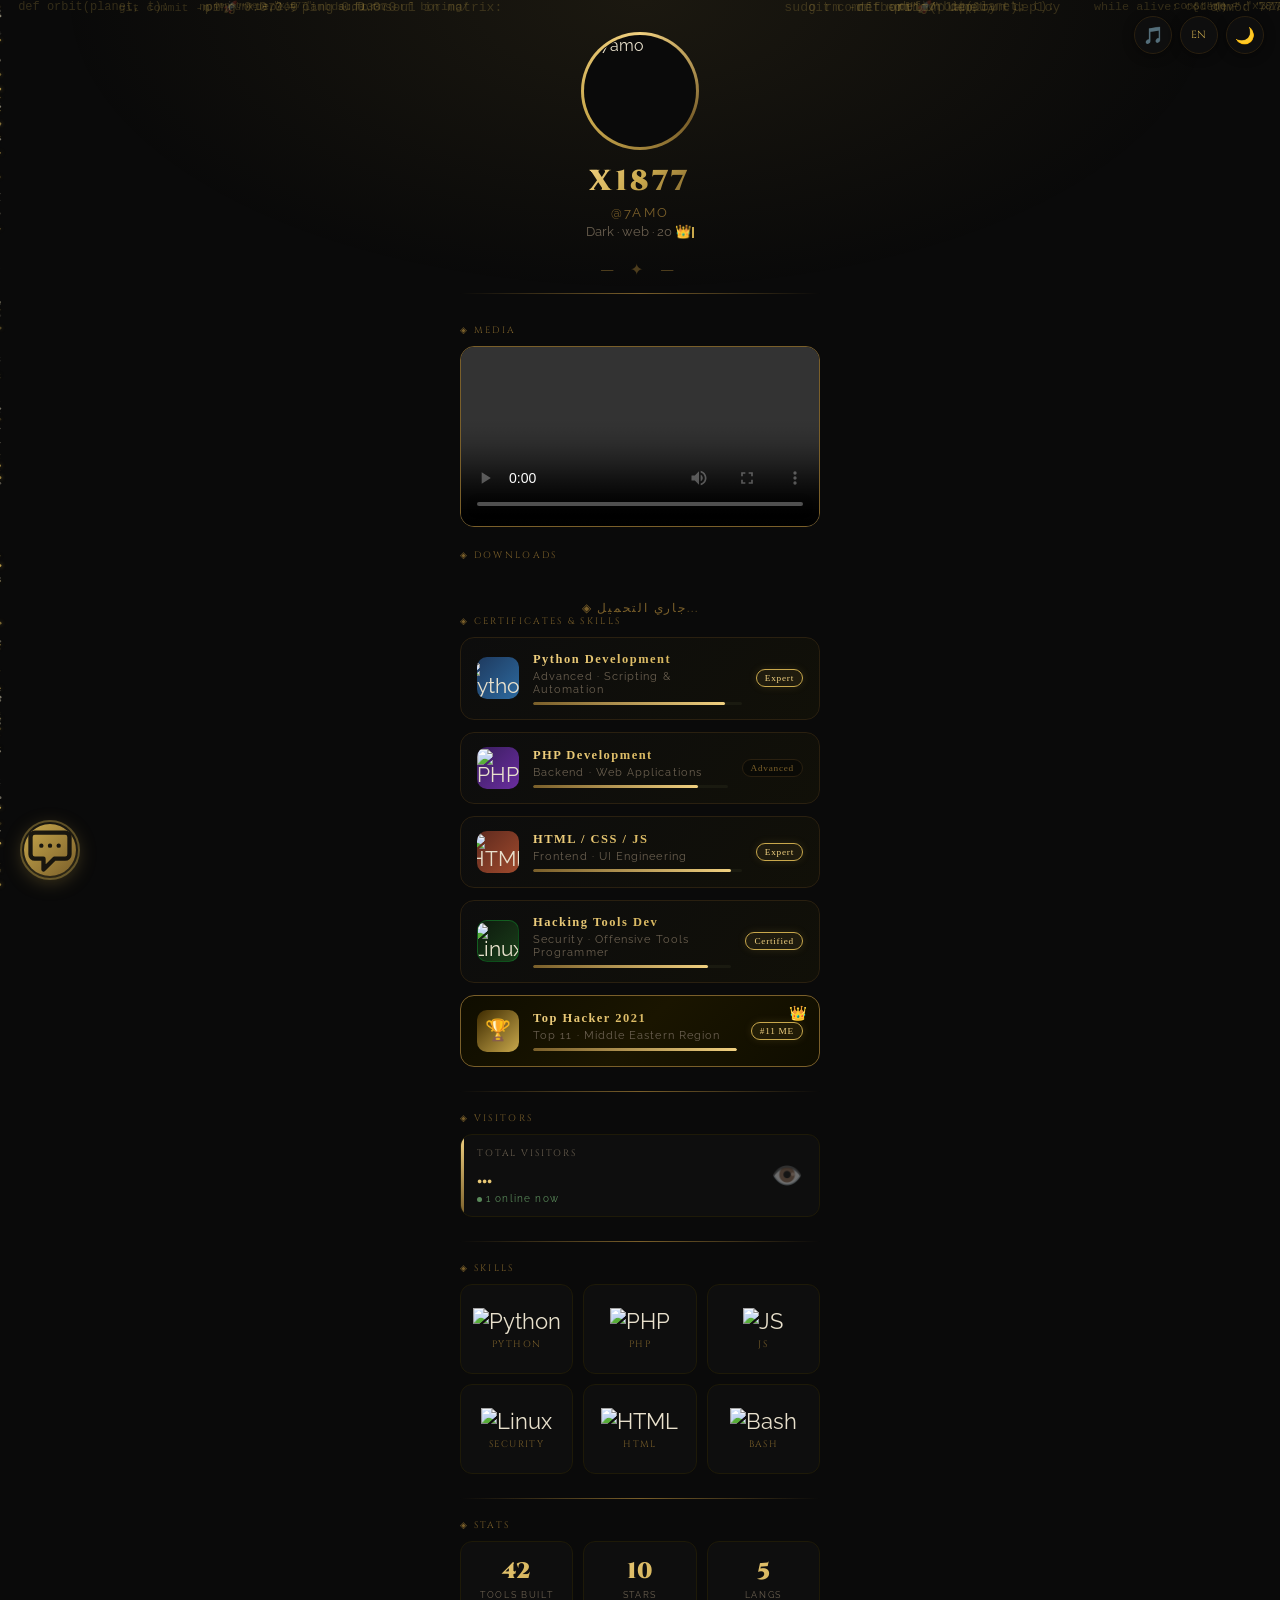
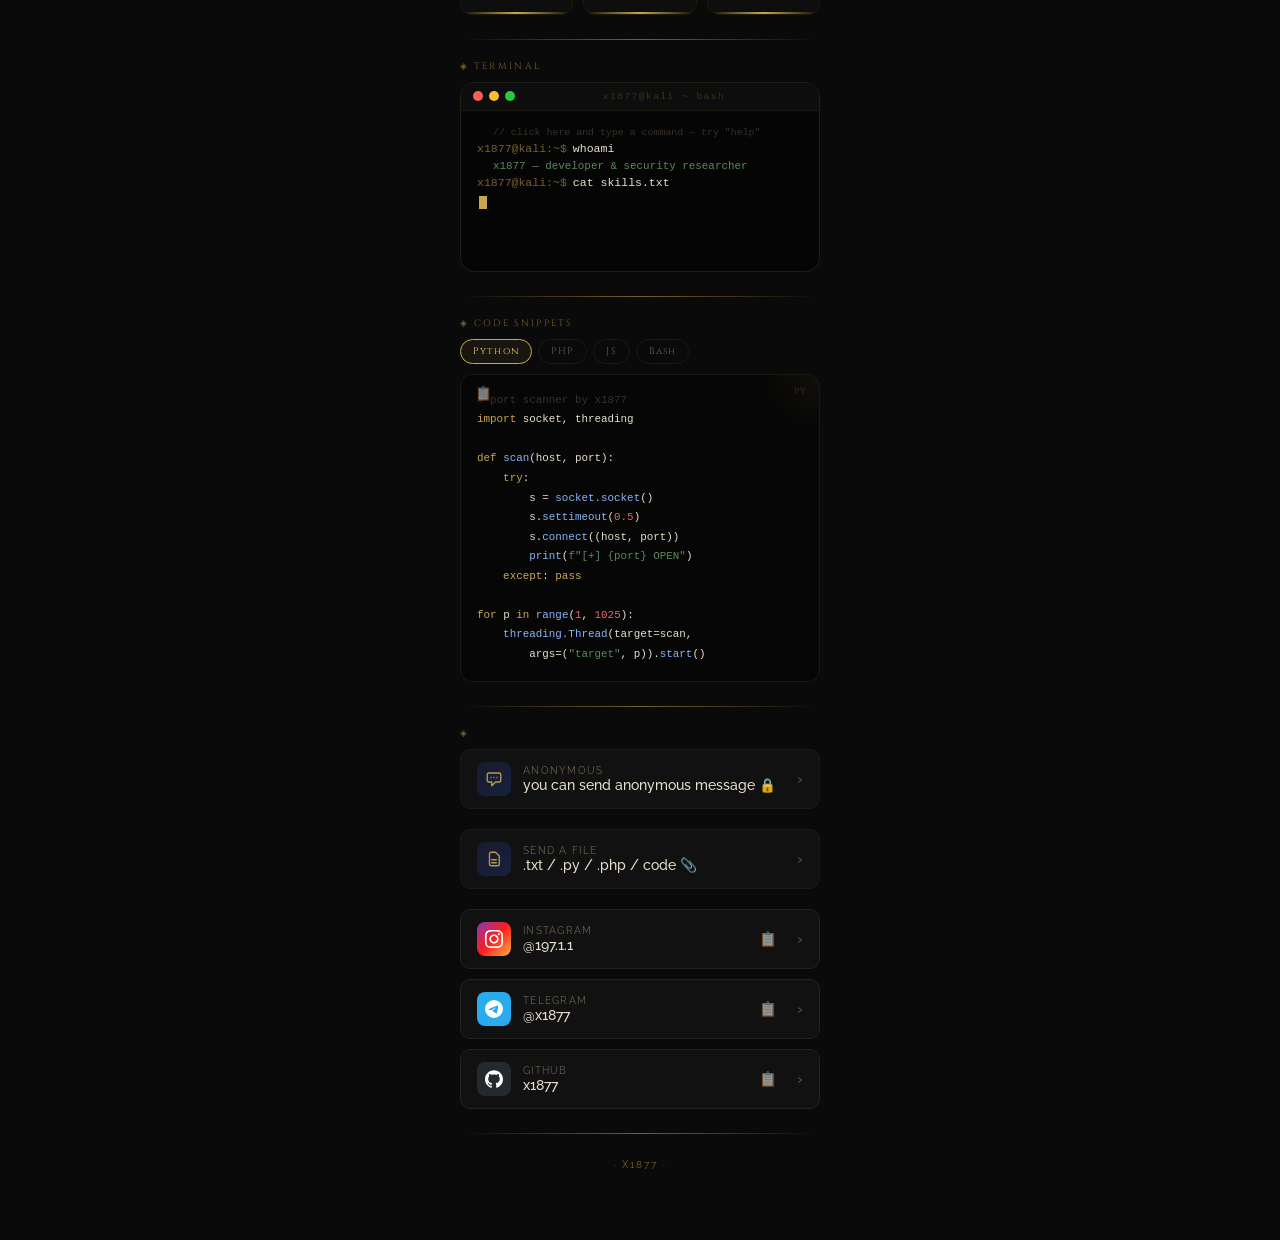
==== commit 6bf86e53: "Add files via upload" ====
--- a/index.html
+++ b/index.html
@@ -331,7 +331,7 @@
 
 /* scanning line effect */
 .cert-card::before {
-content:''; position:absolute; top:-100%; left:0; width:100%; height:100%;
+content:’’; position:absolute; top:-100%; left:0; width:100%; height:100%;
 background:linear-gradient(180deg, transparent 0%, rgba(201,168,76,0.04) 50%, transparent 100%);
 animation:scanLine 4s ease infinite;
 pointer-events:none; z-index:0;
@@ -346,7 +346,7 @@
 
 /* corner accent */
 .cert-card::after {
-content:''; position:absolute; top:0; right:0;
+content:’’; position:absolute; top:0; right:0;
 width:40px; height:40px;
 background:linear-gradient(225deg, rgba(201,168,76,0.15) 0%, transparent 60%);
 pointer-events:none;
@@ -359,7 +359,7 @@
 position:relative; overflow:hidden;
 }
 .cert-icon-wrap::after {
-content:''; position:absolute; inset:0;
+content:’’; position:absolute; inset:0;
 background:linear-gradient(135deg, rgba(255,255,255,0.08) 0%, transparent 60%);
 }
 .cert-icon { font-size:1.3rem; line-height:1; }
@@ -371,7 +371,7 @@
 
 .cert-info { flex:1; min-width:0; }
 .cert-title {
-font-family:'Cinzel',serif; font-size:.78rem; font-weight:700; letter-spacing:.12em;
+font-family:‘Cinzel’,serif; font-size:.78rem; font-weight:700; letter-spacing:.12em;
 background:linear-gradient(135deg,#f0d080,#c9a84c); -webkit-background-clip:text;
 -webkit-text-fill-color:transparent; background-clip:text;
 margin-bottom:3px; white-space:nowrap; overflow:hidden; text-overflow:ellipsis;
@@ -397,7 +397,7 @@
 }
 
 .cert-badge {
-flex-shrink:0; font-size:.58rem; font-family:'Cinzel',serif;
+flex-shrink:0; font-size:.58rem; font-family:‘Cinzel’,serif;
 letter-spacing:.08em; padding:3px 8px; border-radius:20px;
 border:1px solid #2a2010; color:#7a5f2a; white-space:nowrap;
 background:#0a0a06;
@@ -515,99 +515,6 @@
 0%,100%{transform:translateY(0) rotate(-5deg)}
 50%{transform:translateY(-4px) rotate(5deg)}
 }
-
-/* ══════════════════════════════════════════════════
-   ✦ DYNAMIC BACKGROUND ENGINE ✦
-   ══════════════════════════════════════════════════ */
-@property --hue { syntax:"<number>"; inherits:true; initial-value:45; }
-:root { --hue:45; transition:--hue 2.4s cubic-bezier(.4,0,.2,1); }
-
-#aurora, #orbs, #gridFloor, #matrix, #shooting {
-  position:fixed; inset:0; pointer-events:none; z-index:0;
-}
-#matrix, #shooting { width:100%; height:100%; display:block; }
-#matrix   { mix-blend-mode:screen; opacity:.62; }
-#shooting { mix-blend-mode:screen; opacity:.95; }
-
-/* base glow now follows the rotating hue */
-#glow {
-  background:radial-gradient(ellipse 70% 50% at 50% 0%,
-    hsl(var(--hue) 72% 58% / .12) 0%, transparent 65%);
-}
-
-/* ── AURORA ── */
-#aurora {
-  background:
-    radial-gradient(42% 38% at 12% 8%,  hsl(var(--hue) 72% 58% / .18), transparent 70%),
-    radial-gradient(38% 42% at 90% 18%, hsl(calc(var(--hue) + 45) 78% 58% / .14), transparent 70%),
-    radial-gradient(52% 40% at 50% 108%, hsl(calc(var(--hue) - 40) 70% 52% / .16), transparent 72%);
-  animation:auroraDrift 20s ease-in-out infinite alternate;
-}
-@keyframes auroraDrift {
-  0%   { transform:translate3d(0,0,0) scale(1.02); }
-  50%  { transform:translate3d(-2.5%,1.6%,0) scale(1.1); }
-  100% { transform:translate3d(2%,-1.2%,0) scale(1.04); }
-}
-
-/* ── FLOATING ORBS (parallax) ── */
-#orbs { overflow:hidden; transition:transform .8s cubic-bezier(.2,.8,.3,1); will-change:transform; }
-.orb { position:absolute; border-radius:50%; opacity:.6; will-change:transform; }
-.orb:nth-child(1){ width:46vmin; height:46vmin; left:-10%; top:6%;
-  background:radial-gradient(circle, hsl(var(--hue) 85% 62% / .22), transparent 68%);
-  animation:orbA 24s ease-in-out infinite; }
-.orb:nth-child(2){ width:38vmin; height:38vmin; right:-8%; top:22%;
-  background:radial-gradient(circle, hsl(calc(var(--hue) + 50) 85% 62% / .18), transparent 68%);
-  animation:orbB 30s ease-in-out infinite; }
-.orb:nth-child(3){ width:52vmin; height:52vmin; left:28%; bottom:-16%;
-  background:radial-gradient(circle, hsl(calc(var(--hue) - 45) 80% 58% / .16), transparent 70%);
-  animation:orbC 34s ease-in-out infinite; }
-.orb:nth-child(4){ width:30vmin; height:30vmin; right:14%; bottom:8%;
-  background:radial-gradient(circle, hsl(calc(var(--hue) + 25) 90% 65% / .14), transparent 68%);
-  animation:orbA 27s ease-in-out infinite reverse; }
-@keyframes orbA { 0%,100%{transform:translate3d(0,0,0)} 50%{transform:translate3d(6vw,-4vh,0)} }
-@keyframes orbB { 0%,100%{transform:translate3d(0,0,0)} 50%{transform:translate3d(-7vw,5vh,0)} }
-@keyframes orbC { 0%,100%{transform:translate3d(0,0,0) scale(1)} 50%{transform:translate3d(4vw,-6vh,0) scale(1.12)} }
-
-/* ── PERSPECTIVE GRID FLOOR ── */
-#gridFloor {
-  top:auto; right:auto; bottom:0; left:-50%;
-  width:200%; height:52%;
-  background-image:
-    linear-gradient(to right,  hsl(var(--hue) 80% 60% / .14) 1px, transparent 1px),
-    linear-gradient(to bottom, hsl(var(--hue) 80% 60% / .14) 1px, transparent 1px);
-  background-size:64px 64px;
-  transform:perspective(280px) rotateX(64deg);
-  transform-origin:50% 100%;
-  animation:gridScroll 2.6s linear infinite;
-  -webkit-mask-image:linear-gradient(to top, #000 0%, transparent 78%);
-          mask-image:linear-gradient(to top, #000 0%, transparent 78%);
-  opacity:.85;
-}
-@keyframes gridScroll { from{ background-position:0 0; } to{ background-position:0 64px; } }
-
-/* ── BG BUTTON ── */
-#bgBtn {
-  position:fixed; top:16px; right:154px; z-index:9997;
-  width:38px; height:38px; border-radius:50%;
-  background:#0e0e0e; border:1px solid #2a2010;
-  display:flex; align-items:center; justify-content:center;
-  transition:all .35s; font-size:1rem; cursor:pointer;
-  box-shadow:0 2px 12px rgba(0,0,0,0.4);
-}
-#bgBtn:hover { border-color:#c9a84c; box-shadow:0 0 16px rgba(201,168,76,0.28); }
-#bgBtn:active { transform:scale(.86) rotate(180deg); }
-body.light #bgBtn { background:#ede8dc; border-color:#c9a84c; }
-
-/* ── LIGHT MODE ATMOSPHERE ── */
-body.light #matrix   { mix-blend-mode:normal; opacity:.16; }
-body.light #shooting { mix-blend-mode:normal; opacity:.30; }
-body.light #aurora   { opacity:.55; }
-body.light #orbs     { opacity:.45; }
-body.light #gridFloor{ opacity:.28; }
-
-@media (prefers-reduced-motion: reduce) {
-  #aurora, .orb, #gridFloor { animation:none !important; }
-}
 </style>
 
 </head>
@@ -616,14 +523,6 @@
 <button id="musicBtn" title="Music">🎵</button>
 <button id="themeBtn" onclick="toggleTheme()" title="Toggle theme">🌙</button>
 <button id="langBtn" onclick="toggleLang()" title="Toggle language">EN</button>
-<button id="bgBtn" onclick="cycleAtmosphere()" title="Change background">✨</button>
-<div id="aurora"></div>
-<div id="orbs">
-  <span class="orb"></span><span class="orb"></span><span class="orb"></span><span class="orb"></span>
-</div>
-<div id="gridFloor"></div>
-<canvas id="matrix"></canvas>
-<canvas id="shooting"></canvas>
 <canvas id="c"></canvas>
 <canvas id="trail"></canvas>
 <div id="glow"></div>
@@ -984,4 +883,1010 @@
     <div class="pin-label">◈ أدخل الرمز السري</div>
     <input type="password" class="pin-input" id="pinInput" maxlength="6" placeholder="••••••" onkeydown="if(event.key==='Enter') checkPin()"/>
     <button class="pin-btn" onclick="checkPin()">دخول</button>
-    <div class="pin-error" id="pinError">✕ رمز خاط
+    <div class="pin-error" id="pinError">✕ رمز خاطئ</div>
+  </div>
+  <div class="inbox-body" id="inboxBody" style="display:none;">
+    <div class="inbox-subhead">◈ رفع ملف للزوار</div>
+    <div class="upload-box">
+      <label class="file-drop" id="pubFileDropLabel" for="pubFileInput">
+        <span id="pubFileDropText">◈ اضغط لاختيار ملف (أي نوع)</span>
+      </label>
+      <input type="file" id="pubFileInput" onchange="handlePubFilePick()" style="display:none;"/>
+      <input type="text" class="name-input" id="pubFileCaption" placeholder="وصف قصير (اختياري)" maxlength="60" style="margin-top:10px;"/>
+      <button class="send-btn" id="pubUploadBtn" onclick="uploadPublicFile()">رفع ✦</button>
+      <div class="file-hint" id="pubFileHint">يظهر للجميع بقسم Downloads بالموقع</div>
+      <div id="ownedFilesList" class="owned-files-list"></div>
+    </div>
+    <div class="empty-inbox" id="emptyNotice" style="display:none;">◈ لا توجد رسائل بعد</div>
+    <div class="loading-spinner" id="loadingSpinner">◈ جاري التحميل...</div>
+    <div class="inbox-subhead" id="filesSubhead" style="display:none;">◈ ملفات مرسلة</div>
+    <div class="empty-inbox" id="emptyFilesNotice" style="display:none;">◈ لا توجد ملفات بعد</div>
+    <div class="loading-spinner" id="loadingFilesSpinner" style="display:none;">◈ جاري تحميل الملفات...</div>
+  </div>
+  <div class="inbox-actions" id="inboxActions" style="display:none;">
+    <button class="clear-all-btn" onclick="clearAllMessages()">◈ حذف الكل</button>
+  </div>
+</div>
+
+<!-- FLOATING BUBBLE -->
+<div id="floatBubble" onclick="openChatModal()">
+  <div class="bubble-ping"></div>
+  <svg fill="none" viewBox="0 0 24 24" stroke="rgba(10,10,10,0.9)" stroke-width="2">
+    <path stroke-linecap="round" stroke-linejoin="round" d="M8 10h.01M12 10h.01M16 10h.01M9 16H5a2 2 0 01-2-2V6a2 2 0 012-2h14a2 2 0 012 2v8a2 2 0 01-2 2h-5l-5 5v-5z"/>
+  </svg>
+</div>
+
+<audio id="bgMusic" loop>
+  <source src="https://github.com/x1877/x1877.github.io/raw/refs/heads/main/X1877by.m4a" type="audio/mp4">
+</audio>
+<div id="codeLayer"></div>
+
+<!-- Firebase -->
+
+<script type="module">
+import { initializeApp } from "https://www.gstatic.com/firebasejs/10.12.0/firebase-app.js";
+import { getFirestore, collection, addDoc, getDocs, deleteDoc, doc, query, orderBy, serverTimestamp, setDoc, onSnapshot, increment }
+  from "https://www.gstatic.com/firebasejs/10.12.0/firebase-firestore.js";
+import { getStorage, ref, uploadBytes, getDownloadURL, deleteObject }
+  from "https://www.gstatic.com/firebasejs/10.12.0/firebase-storage.js";
+
+const app = initializeApp({
+  apiKey: "AIzaSyBzOyrkF5fCw-xYDj2teE8abapHAyDyXkE",
+  authDomain: "x1877m.firebaseapp.com",
+  projectId: "x1877m",
+  storageBucket: "x1877m.firebasestorage.app",
+  messagingSenderId: "264666600140",
+  appId: "1:264666600140:web:ec02edb1941d75f625a869"
+});
+const db = getFirestore(app);
+const storage = getStorage(app);
+
+window._fb = { db, collection, addDoc, getDocs, deleteDoc, doc, query, orderBy, serverTimestamp, setDoc, onSnapshot, increment, storage, ref, uploadBytes, getDownloadURL, deleteObject };
+window._firebaseReady = true;
+window.dispatchEvent(new Event('firebaseReady'));
+</script>
+
+<script>
+const COLLECTION = "messages";
+const FILES_COLLECTION = "file_submissions";
+const PUBLIC_FILES_COLLECTION = "public_files";
+const MAX_FILE_SIZE = 500 * 1024;
+const MAX_PUBLIC_FILE_SIZE = 700 * 1024;
+const SECRET_PIN = "313"; // ← غيّر الرمز هنا
+let pinPassed = false;
+
+// Stars
+const canvas=document.getElementById('c'),ctx=canvas.getContext('2d');
+function resize(){canvas.width=window.innerWidth;canvas.height=window.innerHeight;}
+resize();window.addEventListener('resize',resize);
+const stars=Array.from({length:100},()=>({x:Math.random()*window.innerWidth,y:Math.random()*window.innerHeight,r:Math.random()*1.2+0.2,a:Math.random(),sp:Math.random()*0.3+0.08,dr:(Math.random()-0.5)*0.2,ts:Math.random()*0.015+0.004,td:Math.random()>0.5?1:-1,gold:Math.random()>0.6}));
+(function loop(){canvas.width=window.innerWidth;canvas.height=window.innerHeight;stars.forEach(s=>{s.a+=s.ts*s.td;if(s.a>=1){s.a=1;s.td=-1;}if(s.a<=0.05){s.a=0.05;s.td=1;}s.y-=s.sp;s.x+=s.dr;if(s.y<-4){s.y=window.innerHeight+4;s.x=Math.random()*window.innerWidth;}if(s.x<-4)s.x=window.innerWidth;if(s.x>window.innerWidth+4)s.x=0;ctx.beginPath();ctx.arc(s.x,s.y,s.r,0,Math.PI*2);if(s.gold){ctx.shadowColor='rgba(201,168,76,0.8)';ctx.shadowBlur=4;ctx.fillStyle=`rgba(201,168,76,${s.a})`;}else{ctx.shadowBlur=0;ctx.fillStyle=`rgba(230,220,190,${s.a*0.6})`;}ctx.fill();ctx.shadowBlur=0;});requestAnimationFrame(loop);})();
+
+// ── Copy to clipboard ──
+function copyText(txt, e){
+  if(e){ e.preventDefault(); e.stopPropagation(); }
+  const done = () => {
+    const t = document.getElementById('copyToast');
+    if(!t) return;
+    t.classList.add('show');
+    clearTimeout(window._toastT);
+    window._toastT = setTimeout(()=>t.classList.remove('show'), 1400);
+  };
+  if(navigator.clipboard && navigator.clipboard.writeText){
+    navigator.clipboard.writeText(txt).then(done).catch(done);
+  } else {
+    const ta=document.createElement('textarea');
+    ta.value=txt; document.body.appendChild(ta); ta.select();
+    try{ document.execCommand('copy'); }catch(err){}
+    document.body.removeChild(ta); done();
+  }
+}
+function copySnippet(){
+  const active = document.querySelector('.snippet-panel.active .s-code');
+  if(!active) return;
+  copyText(active.textContent, null);
+}
+window.copyText = copyText;
+window.copySnippet = copySnippet;
+
+
+const bgMusic=document.getElementById("bgMusic");bgMusic.volume=0.4;
+function tryPlay(){bgMusic.play().then(()=>_setMusicBtn(true)).catch(()=>_setMusicBtn(false));}tryPlay();
+document.addEventListener('click',tryPlay,{once:true});document.addEventListener('touchstart',tryPlay,{once:true});
+
+const musicBtn=document.getElementById('musicBtn');
+function _setMusicBtn(playing){
+  if(!musicBtn)return;
+  musicBtn.textContent = playing ? '🎶' : '🎵';
+  musicBtn.classList.toggle('playing', playing);
+}
+if(musicBtn){
+  musicBtn.addEventListener('click', (e)=>{
+    e.stopPropagation();
+    if(bgMusic.paused){ bgMusic.play().then(()=>_setMusicBtn(true)).catch(()=>_setMusicBtn(false)); }
+    else { bgMusic.pause(); _setMusicBtn(false); }
+  });
+}
+
+// Floating code
+(function(){const layer=document.getElementById('codeLayer');const snippets=['def orbit(planet, t):','import space','git commit -m "🚀"','while alive: code()','ssh x1877@universe','SELECT * FROM stars','npm run deploy','curl -X POST /hack','chmod 777 life.sh','x1877 = lambda: 1337','ping 0.0.0.0','sudo rm -rf boring/','for soul in matrix:','{ "dev": "x1877" }','const me = "x1877"','> access granted ✓','fork() → exec(dream)'];function spawn(){const el=document.createElement('div');el.className='code-float';el.textContent=snippets[Math.floor(Math.random()*snippets.length)];el.style.left=(Math.random()*95)+'%';el.style.fontSize=(Math.random()*0.3+0.55)+'rem';const dur=Math.random()*18+12;el.style.animationDuration=dur+'s';el.style.animationDelay=(Math.random()*-dur)+'s';layer.appendChild(el);setTimeout(()=>el.remove(),(dur+1)*1000);}for(let i=0;i<18;i++)spawn();setInterval(spawn,2200);window._spawnCode=spawn;})();
+
+function escapeHtml(s){return s.replace(/&/g,'&amp;').replace(/</g,'&lt;').replace(/>/g,'&gt;').replace(/"/g,'&quot;');}
+
+// Send Modal
+function openChatModal(){document.getElementById('chatModal').classList.add('open');document.getElementById('msgInput').focus();}
+window.openChatModal=openChatModal;
+function closeChatModal(){document.getElementById('chatModal').classList.remove('open');document.getElementById('msgInput').value='';document.getElementById('charNum').textContent='0';document.getElementById('successMsg').style.display='none';const b=document.getElementById('sendBtn');b.style.display='block';b.disabled=false;b.textContent='إرسال ✦';}
+window.closeChatModal=closeChatModal;
+function updateChar(){document.getElementById('charNum').textContent=document.getElementById('msgInput').value.length;}
+window.updateChar=updateChar;
+
+async function sendMessage(){
+  const text=document.getElementById('msgInput').value.trim();
+  if(!text)return;
+  if(!window._firebaseReady){alert('جاري الاتصال، انتظر ثانية');return;}
+  const btn=document.getElementById('sendBtn');btn.disabled=true;btn.textContent='...';
+  try{
+    const fb=window._fb;
+    await fb.addDoc(fb.collection(fb.db,COLLECTION),{text,time:new Date().toISOString(),ts:fb.serverTimestamp()});
+    btn.style.display='none';document.getElementById('successMsg').style.display='block';
+    setTimeout(closeChatModal,1800);
+  }catch(e){btn.disabled=false;btn.textContent='إرسال ✦';alert('خطأ في الإرسال');}
+}
+window.sendMessage=sendMessage;
+
+// File send modal
+let _pickedFile = null;
+function openFileModal(){document.getElementById('fileModal').classList.add('open');}
+window.openFileModal=openFileModal;
+function closeFileModal(){
+  document.getElementById('fileModal').classList.remove('open');
+  document.getElementById('fileSenderName').value='';
+  document.getElementById('fileInput').value='';
+  document.getElementById('fileDropText').textContent='◈ اضغط لاختيار ملف';
+  document.getElementById('fileDropLabel').classList.remove('picked');
+  document.getElementById('fileHint').textContent='حد أقصى 500KB · ملفات نصية/كود بس';
+  document.getElementById('fileHint').classList.remove('warn');
+  _pickedFile=null;
+  const b=document.getElementById('fileSendBtn');b.style.display='block';b.disabled=false;b.textContent='إرسال ✦';
+  document.getElementById('fileSuccessMsg').style.display='none';
+}
+window.closeFileModal=closeFileModal;
+
+function getFileEmoji(name){
+  const ext=(name||'').split('.').pop().toLowerCase();
+  const map={py:'🐍',php:'🐘',js:'📜',jsx:'📜',ts:'📘',tsx:'📘',html:'🌐',css:'🎨',json:'🗃️',c:'⚙️',cpp:'⚙️',h:'⚙️',java:'☕',rb:'💎',go:'🐹',sh:'💻',sql:'🗄️',md:'📝',xml:'📰',yml:'⚓',yaml:'⚓',txt:'📄'};
+  return map[ext]||'📎';
+}
+window.getFileEmoji=getFileEmoji;
+
+function handleFilePick(){
+  const input=document.getElementById('fileInput');
+  const hint=document.getElementById('fileHint');
+  const label=document.getElementById('fileDropLabel');
+  const dropText=document.getElementById('fileDropText');
+  const file=input.files[0];
+  _pickedFile=null;
+  if(!file)return;
+  if(file.size>MAX_FILE_SIZE){
+    hint.textContent='✕ الملف أكبر من 500KB، اختر ملف أصغر';
+    hint.classList.add('warn');
+    label.classList.remove('picked');
+    input.value='';
+    return;
+  }
+  const reader=new FileReader();
+  reader.onload=()=>{
+    _pickedFile={name:file.name,content:reader.result,size:file.size};
+    dropText.textContent=getFileEmoji(file.name)+' '+file.name+'  ·  '+Math.max(1,Math.round(file.size/1024))+'KB';
+    label.classList.add('picked');
+    hint.textContent='حد أقصى 500KB · ملفات نصية/كود بس';
+    hint.classList.remove('warn');
+  };
+  reader.onerror=()=>{
+    hint.textContent='✕ ما قدرت اقرأ الملف';
+    hint.classList.add('warn');
+  };
+  reader.readAsText(file);
+}
+window.handleFilePick=handleFilePick;
+
+async function sendFile(){
+  const name=document.getElementById('fileSenderName').value.trim();
+  const hint=document.getElementById('fileHint');
+  if(!name){hint.textContent='✕ اكتب اسمك أول';hint.classList.add('warn');return;}
+  if(!_pickedFile){hint.textContent='✕ اختر ملف أول';hint.classList.add('warn');return;}
+  if(!window._firebaseReady){alert('جاري الاتصال، انتظر ثانية');return;}
+  const btn=document.getElementById('fileSendBtn');btn.disabled=true;btn.textContent='...';
+  try{
+    const fb=window._fb;
+    await fb.addDoc(fb.collection(fb.db,FILES_COLLECTION),{
+      senderName:name, fileName:_pickedFile.name, content:_pickedFile.content,
+      size:_pickedFile.size, time:new Date().toISOString(), ts:fb.serverTimestamp()
+    });
+    btn.style.display='none';document.getElementById('fileSuccessMsg').style.display='block';
+    launchConfetti();
+    setTimeout(closeFileModal,1800);
+  }catch(e){btn.disabled=false;btn.textContent='إرسال ✦';alert('خطأ في الإرسال');}
+}
+window.sendFile=sendFile;
+
+
+// Inbox
+function openInbox(){
+  document.getElementById('inboxPanel').classList.add('open');
+  if(!pinPassed){document.getElementById('pinScreen').style.display='flex';document.getElementById('inboxBody').style.display='none';document.getElementById('inboxActions').style.display='none';setTimeout(()=>document.getElementById('pinInput').focus(),100);}
+  else {renderMessages();renderFiles();renderOwnedFiles();}
+}
+window.openInbox=openInbox;
+function closeInbox(){document.getElementById('inboxPanel').classList.remove('open');document.getElementById('pinInput').value='';document.getElementById('pinError').style.display='none';}
+window.closeInbox=closeInbox;
+function checkPin(){
+  if(document.getElementById('pinInput').value===SECRET_PIN){
+    pinPassed=true;
+    document.getElementById('pinScreen').style.display='none';
+    document.getElementById('inboxBody').style.display='flex';
+    document.getElementById('inboxActions').style.display='flex';
+    renderMessages();
+    renderFiles();
+    renderOwnedFiles();
+  }else{
+    document.getElementById('pinError').style.display='block';
+    document.getElementById('pinInput').value='';
+    document.getElementById('pinInput').focus();
+    setTimeout(()=>document.getElementById('pinError').style.display='none',2000);
+  }
+}
+window.checkPin=checkPin;
+
+async function renderMessages(){
+  if(!window._firebaseReady){setTimeout(renderMessages,500);return;}
+  const body=document.getElementById('inboxBody');
+  const spinner=document.getElementById('loadingSpinner');
+  const empty=document.getElementById('emptyNotice');
+  spinner.style.display='block';empty.style.display='none';
+  Array.from(body.querySelectorAll('.msg-card')).forEach(el=>el.remove());
+  try{
+    const fb=window._fb;
+    const q=fb.query(fb.collection(fb.db,COLLECTION),fb.orderBy('ts','desc'));
+    const snap=await fb.getDocs(q);
+    spinner.style.display='none';
+    document.getElementById('msgCountBadge').textContent=snap.size?`(${snap.size})`:'';
+    if(snap.empty){empty.style.display='block';return;}
+    snap.forEach(d=>{
+      const m=d.data();
+      const card=document.createElement('div');card.className='msg-card';
+      const t=m.time?new Date(m.time).toLocaleString('ar-IQ'):'—';
+      card.innerHTML=`<div class="msg-time">${t}</div><div class="msg-text">${escapeHtml(m.text)}</div><button class="msg-del" onclick="deleteMessage('${d.id}')">✕</button>`;
+      body.appendChild(card);
+    });
+  }catch(e){spinner.style.display='none';empty.textContent='◈ خطأ في التحميل';empty.style.display='block';}
+}
+
+async function deleteMessage(id){
+  if(!window._firebaseReady)return;
+  const fb=window._fb;
+  await fb.deleteDoc(fb.doc(fb.db,COLLECTION,id));
+  renderMessages();
+}
+window.deleteMessage=deleteMessage;
+
+async function renderFiles(){
+  if(!window._firebaseReady){setTimeout(renderFiles,500);return;}
+  const body=document.getElementById('inboxBody');
+  const spinner=document.getElementById('loadingFilesSpinner');
+  const empty=document.getElementById('emptyFilesNotice');
+  const subhead=document.getElementById('filesSubhead');
+  subhead.style.display='block';
+  spinner.style.display='block';empty.style.display='none';
+  Array.from(body.querySelectorAll('.file-card')).forEach(el=>el.remove());
+  try{
+    const fb=window._fb;
+    const q=fb.query(fb.collection(fb.db,FILES_COLLECTION),fb.orderBy('ts','desc'));
+    const snap=await fb.getDocs(q);
+    spinner.style.display='none';
+    if(snap.empty){empty.style.display='block';return;}
+    snap.forEach(d=>{
+      const m=d.data();
+      _fileCache[d.id]={name:m.fileName||'file.txt',content:m.content||''};
+      const card=document.createElement('div');card.className='file-card';
+      const t=m.time?new Date(m.time).toLocaleString('ar-IQ'):'—';
+      const kb=m.size?Math.max(1,Math.round(m.size/1024)):'?';
+      card.innerHTML=`<div class="msg-time">${t}</div>
+        <div class="file-meta"><span class="file-sender">${escapeHtml(m.senderName||'—')}</span><span class="file-name">${getFileEmoji(m.fileName)} ${escapeHtml(m.fileName||'file.txt')} · ${kb}KB</span></div>
+        <div class="file-preview">${escapeHtml((m.content||'').slice(0,2000))}</div>
+        <div class="file-actions">
+          <span onclick="copyFileById('${d.id}')">نسخ 📋</span>
+          <span onclick="downloadFileById('${d.id}')">تحميل ⬇</span>
+        </div>
+        <button class="msg-del" onclick="deleteFile('${d.id}')">✕</button>`;
+      body.appendChild(card);
+    });
+  }catch(e){spinner.style.display='none';empty.textContent='◈ خطأ في التحميل';empty.style.display='block';}
+}
+
+const _fileCache={};
+function copyFileById(id){ const f=_fileCache[id]; if(f) copyText(f.content,null); }
+window.copyFileById=copyFileById;
+function downloadFileById(id){ const f=_fileCache[id]; if(f) downloadFile(f.name,f.content); }
+window.downloadFileById=downloadFileById;
+
+function downloadFile(name, content){
+  const blob=new Blob([content],{type:'text/plain'});
+  const url=URL.createObjectURL(blob);
+  const a=document.createElement('a');
+  a.href=url;a.download=name||'file.txt';
+  document.body.appendChild(a);a.click();
+  document.body.removeChild(a);
+  setTimeout(()=>URL.revokeObjectURL(url),2000);
+}
+window.downloadFile=downloadFile;
+
+async function deleteFile(id){
+  if(!window._firebaseReady)return;
+  const fb=window._fb;
+  await fb.deleteDoc(fb.doc(fb.db,FILES_COLLECTION,id));
+  renderFiles();
+}
+window.deleteFile=deleteFile;
+
+// ── Public Files (owner uploads → everyone sees on the page) ──
+// Stored directly in Firestore as base64 — works on the free Spark plan, no Storage/Blaze needed.
+let _pubPickedFile=null;
+
+function handlePubFilePick(){
+  const input=document.getElementById('pubFileInput');
+  const label=document.getElementById('pubFileDropLabel');
+  const dropText=document.getElementById('pubFileDropText');
+  const hint=document.getElementById('pubFileHint');
+  const file=input.files[0];
+  _pubPickedFile=null;
+  if(!file)return;
+  if(file.size>MAX_PUBLIC_FILE_SIZE){
+    hint.textContent='✕ الملف أكبر من 700KB';
+    hint.classList.add('warn');
+    label.classList.remove('picked');
+    input.value='';
+    return;
+  }
+  const reader=new FileReader();
+  reader.onload=()=>{
+    _pubPickedFile={name:file.name,size:file.size,dataUrl:reader.result};
+    dropText.textContent=getFileEmoji(file.name)+' '+file.name+'  ·  '+Math.max(1,Math.round(file.size/1024))+'KB';
+    label.classList.add('picked');
+    hint.textContent='يظهر للجميع بقسم Downloads بالموقع';
+    hint.classList.remove('warn');
+  };
+  reader.onerror=()=>{ hint.textContent='✕ ما قدرت اقرأ الملف'; hint.classList.add('warn'); };
+  reader.readAsDataURL(file);
+}
+window.handlePubFilePick=handlePubFilePick;
+
+async function uploadPublicFile(){
+  const hint=document.getElementById('pubFileHint');
+  const caption=document.getElementById('pubFileCaption').value.trim();
+  if(!_pubPickedFile){hint.textContent='✕ اختر ملف أول';hint.classList.add('warn');return;}
+  if(!window._firebaseReady){alert('جاري الاتصال، انتظر ثانية');return;}
+  const btn=document.getElementById('pubUploadBtn');
+  btn.disabled=true;btn.textContent='...';
+  try{
+    const fb=window._fb;
+    await fb.addDoc(fb.collection(fb.db,PUBLIC_FILES_COLLECTION),{
+      name:_pubPickedFile.name, dataUrl:_pubPickedFile.dataUrl, caption, size:_pubPickedFile.size,
+      time:new Date().toISOString(), ts:fb.serverTimestamp()
+    });
+    hint.textContent='✦ تم الرفع بنجاح ✦';hint.classList.remove('warn');
+    launchConfetti();
+    document.getElementById('pubFileInput').value='';
+    document.getElementById('pubFileCaption').value='';
+    document.getElementById('pubFileDropText').textContent='◈ اضغط لاختيار ملف (أي نوع)';
+    document.getElementById('pubFileDropLabel').classList.remove('picked');
+    _pubPickedFile=null;
+    loadPublicFiles();
+    renderOwnedFiles();
+  }catch(e){
+    hint.textContent='✕ فشل الرفع، جرب لاحقاً';hint.classList.add('warn');
+  }
+  btn.disabled=false;btn.textContent='رفع ✦';
+}
+window.uploadPublicFile=uploadPublicFile;
+
+async function loadPublicFiles(){
+  const list=document.getElementById('publicFilesList');
+  const empty=document.getElementById('pubFilesEmpty');
+  const loading=document.getElementById('pubFilesLoading');
+  if(!window._firebaseReady){setTimeout(loadPublicFiles,500);return;}
+  loading.style.display='block';empty.style.display='none';
+  Array.from(list.querySelectorAll('.pub-file')).forEach(el=>el.remove());
+  try{
+    const fb=window._fb;
+    const q=fb.query(fb.collection(fb.db,PUBLIC_FILES_COLLECTION),fb.orderBy('ts','desc'));
+    const snap=await fb.getDocs(q);
+    loading.style.display='none';
+    if(snap.empty){empty.style.display='block';return;}
+    snap.forEach(d=>{
+      const m=d.data();
+      const kb=m.size?Math.max(1,Math.round(m.size/1024)):'?';
+      const a=document.createElement('a');
+      a.className='pub-file'; a.href=m.dataUrl; a.rel='noopener';
+      a.download=m.name||'file';
+      a.innerHTML=`<div class="li">${getFileEmoji(m.name)}</div>
+        <div class="lt"><span class="ll">${escapeHtml(m.name||'file')}</span><span class="lv">${kb}KB${m.caption?' · '+escapeHtml(m.caption):''}</span></div>
+        <span class="la">⬇</span>`;
+      list.appendChild(a);
+    });
+  }catch(e){loading.style.display='none';empty.textContent='◈ خطأ بالتحميل';empty.style.display='block';}
+}
+window.loadPublicFiles=loadPublicFiles;
+
+async function renderOwnedFiles(){
+  const box=document.getElementById('ownedFilesList');
+  if(!box)return;
+  box.innerHTML='';
+  if(!window._firebaseReady)return;
+  try{
+    const fb=window._fb;
+    const q=fb.query(fb.collection(fb.db,PUBLIC_FILES_COLLECTION),fb.orderBy('ts','desc'));
+    const snap=await fb.getDocs(q);
+    snap.forEach(d=>{
+      const m=d.data();
+      const row=document.createElement('div');
+      row.className='owned-file-row';
+      row.innerHTML=`<span>${getFileEmoji(m.name)} ${escapeHtml(m.name||'file')}</span><button class="msg-del" onclick="deletePublicFile('${d.id}')">✕</button>`;
+      box.appendChild(row);
+    });
+  }catch(e){}
+}
+window.renderOwnedFiles=renderOwnedFiles;
+
+async function deletePublicFile(id){
+  if(!confirm('حذف هذا الملف من Downloads؟'))return;
+  const fb=window._fb;
+  await fb.deleteDoc(fb.doc(fb.db,PUBLIC_FILES_COLLECTION,id));
+  loadPublicFiles();
+  renderOwnedFiles();
+}
+window.deletePublicFile=deletePublicFile;
+
+
+
+
+
+async function clearAllMessages(){
+  if(!confirm('حذف كل الرسائل والملفات؟'))return;
+  const fb=window._fb;
+  const snap=await fb.getDocs(fb.collection(fb.db,COLLECTION));
+  await Promise.all(snap.docs.map(d=>fb.deleteDoc(fb.doc(fb.db,COLLECTION,d.id))));
+  const fsnap=await fb.getDocs(fb.collection(fb.db,FILES_COLLECTION));
+  await Promise.all(fsnap.docs.map(d=>fb.deleteDoc(fb.doc(fb.db,FILES_COLLECTION,d.id))));
+  renderMessages();
+  renderFiles();
+}
+window.clearAllMessages=clearAllMessages;
+
+// ── Language Toggle (i18n) ──
+const translations = {
+  en: {
+    'sec-certs':    '◈ Certificates & Skills',
+    'sec-downloads':'◈ Downloads',
+    'sec-visitors': '◈ Visitors',
+    'sec-skills':   '◈ Skills',
+    'sec-stats':    '◈ Stats',
+    'sec-terminal': '◈ Terminal',
+    'sec-snippets': '◈ Code Snippets',
+    'vis-label':    'Total Visitors',
+    'vis-online':   'online now',
+    'stat-stars':   'Stars',
+    'stat-tools':   'Tools Built',
+    'stat-langs':   'Langs',
+    'anon-label':   'Anonymous',
+    'anon-desc':    ' you can send anonymous message 🔒',
+    'file-label':   'Send a file',
+    'file-desc':    ' .txt / .py / .php / code 📎',
+    'cert-py-title':'Python Development',
+    'cert-py-sub':  'Advanced · Scripting & Automation',
+    'cert-php-title':'PHP Development',
+    'cert-php-sub': 'Backend · Web Applications',
+    'cert-html-title':'HTML / CSS / JS',
+    'cert-html-sub':'Frontend · UI Engineering',
+    'cert-hack-title':'Hacking Tools Dev',
+    'cert-hack-sub':'Security · Offensive Tools Programmer',
+    'cert-top-title':'Top Hacker 2021',
+    'cert-top-sub': 'Top 11 · Middle Eastern Region',
+    'badge-expert': 'Expert',
+    'badge-adv':    'Advanced',
+    'badge-cert':   'Certified',
+    'flip-expert':  'Expert',
+    'flip-adv':     'Advanced',
+    'flip-top':     'Top 11 ME',
+    'modal-title':  '🔒 Anonymous Message',
+    'modal-sub':    'Your name won\'t appear · anonymous',
+    'modal-ph':     'Write your message here...',
+    'modal-send':   'Send ✦',
+    'modal-success':'✦ Sent Successfully ✦',
+    'inbox-title':  '◈ Inbox',
+    'pin-label':    '◈ Enter Secret PIN',
+    'pin-btn':      'Enter',
+    'pin-error':    '✕ Wrong PIN',
+    'empty-inbox':  '◈ No messages yet',
+    'loading':      '◈ Loading...',
+    'clear-all':    '◈ Clear All',
+    'bio-lines':    ['Dark · web · 20 👑','Python · PHP · JS 💻','Security Researcher 🔐','Top Hacker 2021 🏆'],
+  },
+  ar: {
+    'sec-certs':    '◈ الشهادات والمهارات',
+    'sec-downloads':'◈ ملفات للتحميل',
+    'sec-visitors': '◈ الزوار',
+    'sec-skills':   '◈ المهارات',
+    'sec-stats':    '◈ الإحصائيات',
+    'sec-terminal': '◈ الطرفية',
+    'sec-snippets': '◈ أكواد برمجية',
+    'vis-label':    'إجمالي الزوار',
+    'vis-online':   'متصل الآن',
+    'stat-stars':   'نجوم',
+    'stat-tools':   'أداة مبنية',
+    'stat-langs':   'لغات',
+    'anon-label':   'مجهول',
+    'anon-desc':    ' أرسل رسالة مجهولة 🔒',
+    'file-label':   'إرسال ملف',
+    'file-desc':    ' .txt / .py / .php / كود 📎',
+    'cert-py-title':'تطوير بايثون',
+    'cert-py-sub':  'متقدم · سكريبتات وأتمتة',
+    'cert-php-title':'تطوير PHP',
+    'cert-php-sub': 'باك-إند · تطبيقات ويب',
+    'cert-html-title':'HTML / CSS / JS',
+    'cert-html-sub':'فرونت-إند · هندسة واجهات',
+    'cert-hack-title':'تطوير أدوات اختراق',
+    'cert-hack-sub':'أمن · مبرمج أدوات هجومية',
+    'cert-top-title':'أفضل هاكر 2021',
+    'cert-top-sub': 'المركز 11 · منطقة الشرق الأوسط',
+    'badge-expert': 'خبير',
+    'badge-adv':    'متقدم',
+    'badge-cert':   'معتمد',
+    'flip-expert':  'خبير',
+    'flip-adv':     'متقدم',
+    'flip-top':     '#11 شرق أوسط',
+    'modal-title':  '🔒 رسالة مجهولة',
+    'modal-sub':    'اسمك مش راح يظهر · مجهول',
+    'modal-ph':     'اكتب رسالتك هنا...',
+    'modal-send':   'إرسال ✦',
+    'modal-success':'✦ تم الإرسال بنجاح ✦',
+    'inbox-title':  '◈ صندوق الرسائل',
+    'pin-label':    '◈ أدخل الرمز السري',
+    'pin-btn':      'دخول',
+    'pin-error':    '✕ رمز خاطئ',
+    'empty-inbox':  '◈ لا توجد رسائل بعد',
+    'loading':      '◈ جاري التحميل...',
+    'clear-all':    '◈ حذف الكل',
+    'bio-lines':    ['داك · ويب · 20 👑','بايثون · PHP · JS 💻','باحث أمني 🔐','أفضل هاكر 2021 🏆'],
+  }
+};
+
+let currentLang = 'en';
+
+function applyLang(lang) {
+  const t = translations[lang];
+  // direction
+  document.body.setAttribute('dir', lang === 'ar' ? 'rtl' : 'ltr');
+  document.getElementById('langBtn').textContent = lang === 'ar' ? 'EN' : 'AR';
+
+  // all data-i18n elements
+  document.querySelectorAll('[data-i18n]').forEach(el => {
+    const key = el.dataset.i18n;
+    if (t[key] !== undefined) el.textContent = t[key];
+  });
+
+  // cert titles/subs (special because they're inside complex elements)
+  const certMap = [
+    ['cert-py-title','cert-py-sub'],
+    ['cert-php-title','cert-php-sub'],
+    ['cert-html-title','cert-html-sub'],
+    ['cert-hack-title','cert-hack-sub'],
+    ['cert-top-title','cert-top-sub'],
+  ];
+  document.querySelectorAll('.cert-title').forEach((el,i) => {
+    if (certMap[i]) el.textContent = t[certMap[i][0]] || el.textContent;
+  });
+  document.querySelectorAll('.cert-sub').forEach((el,i) => {
+    if (certMap[i]) el.textContent = t[certMap[i][1]] || el.textContent;
+  });
+
+  // badges
+  document.querySelectorAll('.cert-badge').forEach(el => {
+    if (el.textContent.trim() === 'Expert'   || el.textContent.trim() === 'خبير')   el.textContent = t['badge-expert'];
+    if (el.textContent.trim() === 'Advanced' || el.textContent.trim() === 'متقدم')  el.textContent = t['badge-adv'];
+    if (el.textContent.trim() === 'Certified'|| el.textContent.trim() === 'معتمد')  el.textContent = t['badge-cert'];
+  });
+
+  // flip back levels
+  document.querySelectorAll('.flip-level').forEach(el => {
+    const v = el.textContent.trim();
+    if (v === 'Expert'   || v === 'خبير')        el.textContent = t['flip-expert'];
+    if (v === 'Advanced' || v === 'متقدم')        el.textContent = t['flip-adv'];
+    if (v === 'Top 11 ME'|| v === '#11 شرق أوسط') el.textContent = t['flip-top'];
+  });
+
+  // modal
+  document.querySelector('.modal-title').textContent    = t['modal-title'];
+  document.querySelector('.modal-sub').textContent      = t['modal-sub'];
+  document.getElementById('msgInput').placeholder       = t['modal-ph'];
+  document.getElementById('sendBtn').textContent        = t['modal-send'];
+  document.getElementById('successMsg').textContent     = t['modal-success'];
+  document.querySelector('.inbox-title').textContent    = t['inbox-title'];
+  document.querySelector('.pin-label').textContent      = t['pin-label'];
+  document.querySelector('.pin-btn').textContent        = t['pin-btn'];
+  document.getElementById('pinError').textContent       = t['pin-error'];
+  document.getElementById('emptyNotice').textContent    = t['empty-inbox'];
+  document.getElementById('loadingSpinner').textContent = t['loading'];
+  document.querySelector('.clear-all-btn').textContent  = t['clear-all'];
+
+  // reset bio typewriter with new lines
+  bioLines = t['bio-lines'];
+  bLine = 0; bChar = 0; bDir = 1;
+
+  localStorage.setItem('lang', lang);
+}
+
+function toggleLang() {
+  currentLang = currentLang === 'en' ? 'ar' : 'en';
+  applyLang(currentLang);
+}
+window.toggleLang = toggleLang;
+
+// load saved lang
+const savedLang = localStorage.getItem('lang');
+if (savedLang) { currentLang = savedLang; applyLang(savedLang); }
+
+// ── Scroll Progress Bar ──
+window.addEventListener('scroll', () => {
+  const el = document.getElementById('scrollBar');
+  if (!el) return;
+  const h = document.documentElement;
+  const pct = (h.scrollTop / (h.scrollHeight - h.clientHeight)) * 100;
+  el.style.width = pct + '%';
+});
+
+// ── Confetti on Load ──
+function launchConfetti() {
+  const colors = ['#f0d080','#c9a84c','#7a5f2a','#ffffff','#e8d080','#ffe066'];
+  for (let i = 0; i < 80; i++) {
+    const c = document.createElement('div');
+    c.className = 'conf';
+    const size = Math.random() * 8 + 4;
+    c.style.cssText = `
+      left:${Math.random()*100}vw;
+      top:-10px;
+      width:${size}px; height:${size}px;
+      background:${colors[Math.floor(Math.random()*colors.length)]};
+      border-radius:${Math.random()>0.5?'50%':'2px'};
+      animation-duration:${Math.random()*2+1.5}s;
+      animation-delay:${Math.random()*1.2}s;
+    `;
+    document.body.appendChild(c);
+    setTimeout(() => c.remove(), 4000);
+  }
+}
+window.addEventListener('load', () => setTimeout(launchConfetti, 300));
+
+// ── Visitor Counter (Firebase — real) ──
+async function initVisitor() {
+  if (!window._firebaseReady) { setTimeout(initVisitor, 500); return; }
+  const fb = window._fb;
+  const visitorsRef = fb.doc(fb.db, 'meta', 'visitors');
+
+  // Count this browser once per session (real cumulative total)
+  if (!sessionStorage.getItem('x1877_counted')) {
+    sessionStorage.setItem('x1877_counted', '1');
+    try { await fb.setDoc(visitorsRef, { count: fb.increment(1) }, { merge: true }); } catch(e){}
+  }
+
+  // Live total, updates for everyone viewing the page right now
+  try {
+    fb.onSnapshot(visitorsRef, (snap) => {
+      const el = document.getElementById('visitorNum');
+      if (el) el.textContent = (snap.exists() ? (snap.data().count || 0) : 0).toLocaleString();
+    });
+  } catch(e) {
+    const el = document.getElementById('visitorNum');
+    if (el) el.textContent = '—';
+  }
+
+  // Real "online now" via heartbeat presence docs
+  const sid = sessionStorage.getItem('x1877_sid') || (Date.now().toString(36) + Math.random().toString(36).slice(2));
+  sessionStorage.setItem('x1877_sid', sid);
+  const presenceRef = fb.doc(fb.db, 'presence', sid);
+  const beat = () => fb.setDoc(presenceRef, { lastSeen: fb.serverTimestamp() }).catch(()=>{});
+  beat();
+  setInterval(beat, 20000);
+
+  let presenceTimes = [];
+  function recomputeOnline(){
+    const cutoff = Date.now() - 45000;
+    const n = presenceTimes.filter(t => t > cutoff).length;
+    const el = document.getElementById('onlineNum');
+    if (el) el.textContent = Math.max(n, 1);
+  }
+  try {
+    fb.onSnapshot(fb.collection(fb.db, 'presence'), (snap) => {
+      presenceTimes = [];
+      snap.forEach(d => {
+        const ls = d.data().lastSeen;
+        presenceTimes.push(ls && ls.toMillis ? ls.toMillis() : 0);
+      });
+      recomputeOnline();
+    });
+    setInterval(recomputeOnline, 10000);
+  } catch(e) {
+    const el = document.getElementById('onlineNum');
+    if (el) el.textContent = '1';
+  }
+}
+initVisitor();
+loadPublicFiles();
+
+// ── Flip Cards Touch (mobile) ──
+document.querySelectorAll('.flip-card').forEach(card => {
+  card.addEventListener('touchstart', () => {
+    card.querySelector('.flip-inner').style.transform = 'rotateY(180deg)';
+  }, {passive:true});
+  card.addEventListener('touchend', () => {
+    setTimeout(() => {
+      card.querySelector('.flip-inner').style.transform = '';
+    }, 800);
+  });
+});
+
+// ── Theme Toggle ──
+function toggleTheme(){
+  const isLight=document.body.classList.toggle('light');
+  document.getElementById('themeBtn').textContent=isLight?'☀️':'🌙';
+  localStorage.setItem('theme',isLight?'light':'dark');
+}
+window.toggleTheme=toggleTheme;
+if(localStorage.getItem('theme')==='light'){document.body.classList.add('light');document.getElementById('themeBtn').textContent='☀️';}
+
+// ── Typewriter Bio ──
+let bioLines=['Dark · web · 20 👑','Python · PHP · JS 💻','Security Researcher 🔐','Top Hacker 2021 🏆'];
+let bLine=0,bChar=0,bDir=1;
+function typeBio(){
+  const el=document.getElementById('bioText');
+  if(!el)return;
+  const txt=bioLines[bLine];
+  if(bDir===1){
+    bChar++;el.textContent=txt.slice(0,bChar);
+    if(bChar>=txt.length){bDir=-1;setTimeout(typeBio,1800);return;}
+  }else{
+    bChar--;el.textContent=txt.slice(0,bChar);
+    if(bChar<=0){bDir=1;bLine=(bLine+1)%bioLines.length;setTimeout(typeBio,400);return;}
+  }
+  setTimeout(typeBio,bDir===1?75:40);
+}
+typeBio();
+
+// ── GitHub Live Stats ──
+async function fetchGithubStats(){
+  const cacheKey='ghStatsCache_x1877';
+  try{
+    const cached=JSON.parse(localStorage.getItem(cacheKey)||'null');
+    if(cached && Date.now()-cached.ts<3600000) return cached.data;
+  }catch(e){}
+  const [userRes,reposRes]=await Promise.all([
+    fetch('https://api.github.com/users/x1877'),
+    fetch('https://api.github.com/users/x1877/repos?per_page=100')
+  ]);
+  const user=await userRes.json();
+  const repos=await reposRes.json();
+  const list=Array.isArray(repos)?repos:[];
+  const stars=list.reduce((s,r)=>s+(r.stargazers_count||0),0);
+  const langs=new Set(list.map(r=>r.language).filter(Boolean)).size;
+  const data={repos:user.public_repos ?? list.length, stars, langs:langs||5};
+  try{localStorage.setItem(cacheKey,JSON.stringify({data,ts:Date.now()}));}catch(e){}
+  return data;
+}
+function animateCounters(){
+  document.querySelectorAll('.stat-num').forEach(el=>{
+    const target=+el.dataset.target;
+    const suffix=el.dataset.suffix||'';
+    let cur=0;
+    const step=Math.ceil(target/40)||1;
+    const t=setInterval(()=>{
+      cur=Math.min(cur+step,target);
+      el.textContent=cur+(cur===target?suffix:'');
+      if(cur>=target)clearInterval(t);
+    },35);
+  });
+}
+(async function initStats(){
+  try{
+    const data=await Promise.race([
+      fetchGithubStats(),
+      new Promise((_,rej)=>setTimeout(()=>rej('timeout'),2500))
+    ]);
+    const rEl=document.querySelector('[data-stat="repos"]');
+    const sEl=document.querySelector('[data-stat="stars"]');
+    const lEl=document.querySelector('[data-stat="langs"]');
+    if(rEl && data.repos) rEl.dataset.target=data.repos;
+    if(sEl && data.stars!=null) sEl.dataset.target=data.stars;
+    if(lEl && data.langs) lEl.dataset.target=data.langs;
+  }catch(e){ /* keep fallback numbers already in the markup */ }
+  const statsObs=new IntersectionObserver(entries=>{
+    entries.forEach(e=>{if(e.isIntersecting){animateCounters();statsObs.disconnect();}});
+  },{threshold:.5});
+  const statsEl=document.querySelector('.stats-grid');
+  if(statsEl)statsObs.observe(statsEl);
+})();
+
+// ── Terminal (ambient demo → real interactive input) ──
+const termLines=[
+  {prompt:'x1877@kali:~$',cmd:'whoami',out:'x1877 — developer & security researcher'},
+  {prompt:'x1877@kali:~$',cmd:'cat skills.txt',out:'Python · PHP · JS · Bash · C'},
+  {prompt:'x1877@kali:~$',cmd:'ls tools/',out:'scanner.py  bot.py  organizer.py  hasher.py'},
+  {prompt:'x1877@kali:~$',cmd:'git log --oneline -3',out:'a3f91c2 add async fetcher\nb8e04d1 fix threading bug\nc12a3f7 init repo'},
+  {prompt:'x1877@kali:~$',cmd:'echo "keep building 🚀"',out:'keep building 🚀'},
+];
+let tIdx=0, termTimer=null, termInteractive=false;
+function typeTermLine(){
+  if(termInteractive) return;
+  const body=document.getElementById('terminalBody');
+  const cursor=document.getElementById('termCursor');
+  if(tIdx>=termLines.length){tIdx=0;termTimer=setTimeout(()=>{if(!termInteractive){body.innerHTML='<span class="t-hint">// click here and type a command — try "help"</span><span class="t-cursor" id="termCursor"></span>';typeTermLine();}},2500);return;}
+  const l=termLines[tIdx++];
+  const row=document.createElement('div');row.className='t-line';
+  row.style.animationDelay='0s';
+  row.innerHTML=`<span class="t-prompt">${l.prompt}</span><span class="t-cmd"> ${l.cmd}</span>`;
+  body.insertBefore(row,cursor||body.lastChild);
+  termTimer=setTimeout(()=>{
+    if(termInteractive) return;
+    const out=document.createElement('span');out.className='t-out';out.textContent=l.out;
+    body.insertBefore(out,cursor||body.lastChild);
+    body.scrollTop=body.scrollHeight;
+    termTimer=setTimeout(typeTermLine,900);
+  },400);
+}
+termTimer=setTimeout(typeTermLine,800);
+
+function escapeHtml(s){return s.replace(/[&<>"']/g,c=>({'&':'&amp;','<':'&lt;','>':'&gt;','"':'&quot;',"'":'&#39;'}[c]));}
+const termCommands={
+  whoami:'x1877 — independent developer · Python/PHP/JS/Bash · builds & sells tools',
+  skills:'Python · PHP · JS · Bash · C',
+  ls:'scanner.py  bot.py  organizer.py  hasher.py',
+  projects:'scanner.py  bot.py  organizer.py  hasher.py',
+  contact:'→ t.me/x1877',
+  'hire me':'let\'s talk → t.me/x1877 📩',
+  hire:'let\'s talk → t.me/x1877 📩',
+  help:'available: help, whoami, skills, projects, contact, sudo, matrix, clear',
+};
+function runTermCommand(raw){
+  const body=document.getElementById('terminalBody');
+  const inputLine=document.getElementById('termInputLine');
+  const cmd=raw.trim();
+  const row=document.createElement('div');row.className='t-line';row.style.opacity='1';
+  row.innerHTML=`<span class="t-prompt">x1877@kali:~$</span><span class="t-cmd"> ${escapeHtml(cmd)}</span>`;
+  body.insertBefore(row,inputLine);
+  if(!cmd){body.scrollTop=body.scrollHeight;return;}
+  const key=cmd.toLowerCase();
+  if(key==='clear'){
+    body.querySelectorAll('.t-line, .t-out').forEach(n=>{if(n!==inputLine)n.remove();});
+    return;
+  }
+  const out=document.createElement('span');out.className='t-out';
+  if(key==='matrix'){
+    out.textContent='initiating matrix.exe...';
+    if(window._spawnCode) for(let i=0;i<40;i++) setTimeout(window._spawnCode,i*30);
+  } else if(key.startsWith('sudo')){
+    out.textContent='Permission denied: x1877 is not in the sudoers file. This incident will be reported.';
+  } else {
+    out.textContent = termCommands[key] || `command not found: ${cmd} — try "help"`;
+  }
+  body.insertBefore(out,inputLine);
+  body.scrollTop=body.scrollHeight;
+}
+function activateTerminal(){
+  if(termInteractive)return;
+  termInteractive=true;
+  clearTimeout(termTimer);
+  const body=document.getElementById('terminalBody');
+  body.innerHTML='';
+  const intro=document.createElement('span');intro.className='t-out';intro.textContent='type "help" to see available commands';
+  body.appendChild(intro);
+  const line=document.createElement('div');line.className='t-line';line.id='termInputLine';line.style.opacity='1';
+  line.innerHTML='<span class="t-prompt">x1877@kali:~$</span><input type="text" id="termInput" class="t-input" autocomplete="off" autocapitalize="off" spellcheck="false"/>';
+  body.appendChild(line);
+  const input=document.getElementById('termInput');
+  input.focus();
+  input.addEventListener('keydown',e=>{
+    if(e.key==='Enter'){
+      const val=input.value;input.value='';
+      runTermCommand(val);
+    }
+  });
+}
+document.getElementById('terminalBody').addEventListener('click',activateTerminal);
+
+// ── Cursor Trail ──
+(function(){
+  const canvas=document.getElementById('trail');
+  if(!canvas)return;
+  const ctx=canvas.getContext('2d');
+  function resizeTrail(){canvas.width=window.innerWidth;canvas.height=window.innerHeight;}
+  resizeTrail();window.addEventListener('resize',resizeTrail);
+  let sparks=[];
+  if(window.matchMedia('(pointer:fine)').matches){
+    window.addEventListener('mousemove',e=>{
+      sparks.push({x:e.clientX,y:e.clientY,life:1,r:Math.random()*2.5+1.5,gold:Math.random()>0.4});
+      if(sparks.length>60)sparks.shift();
+    });
+  }
+  (function loop(){
+    ctx.clearRect(0,0,canvas.width,canvas.height);
+    sparks.forEach(s=>{
+      ctx.beginPath();ctx.arc(s.x,s.y,Math.max(s.r*s.life,0),0,Math.PI*2);
+      if(s.gold){ctx.shadowColor='rgba(201,168,76,0.8)';ctx.shadowBlur=6;ctx.fillStyle=`rgba(240,208,128,${s.life*0.7})`;}
+      else{ctx.shadowBlur=0;ctx.fillStyle=`rgba(232,224,204,${s.life*0.4})`;}
+      ctx.fill();ctx.shadowBlur=0;
+      s.life-=0.035;
+    });
+    sparks=sparks.filter(s=>s.life>0);
+    requestAnimationFrame(loop);
+  })();
+})();
+
+// ── Name Glitch ──
+(function(){
+  const el=document.getElementById('glitchName');
+  if(!el)return;
+  function glitchBurst(){
+    el.classList.add('glitching');
+    setTimeout(()=>el.classList.remove('glitching'),350);
+    setTimeout(glitchBurst,Math.random()*4000+3500);
+  }
+  setTimeout(glitchBurst,2000);
+})();
+
+// ── Achievement Toast + Konami Easter Egg ──
+function showAchToast(msg){
+  const t=document.getElementById('achToast');
+  if(!t)return;
+  t.textContent=msg;
+  t.classList.add('show');
+  clearTimeout(window._achToastT);
+  window._achToastT=setTimeout(()=>t.classList.remove('show'),2600);
+}
+(function(){
+  const seq=['ArrowUp','ArrowUp','ArrowDown','ArrowDown','ArrowLeft','ArrowRight','ArrowLeft','ArrowRight','b','a'];
+  let pos=0;
+  document.addEventListener('keydown',e=>{
+    const key=e.key.length===1?e.key.toLowerCase():e.key;
+    if(key===seq[pos]){
+      pos++;
+      if(pos===seq.length){
+        pos=0;
+        launchConfetti();
+        showAchToast('🏆 Achievement Unlocked: Konami Master');
+      }
+    }else{
+      pos=(key===seq[0])?1:0;
+    }
+  });
+})();
+
+// ── Snippet Tabs ──
+function switchSnippet(lang,tab){
+  document.querySelectorAll('.snippet-panel').forEach(p=>p.classList.remove('active'));
+  document.querySelectorAll('.s-tab').forEach(t=>t.classList.remove('active'));
+  document.getElementById('snip-'+lang).classList.add('active');
+  tab.classList.add('active');
+  const badges={py:'PY',php:'PHP',js:'JS',bash:'SH'};
+  document.getElementById('sLangBadge').textContent=badges[lang]||lang.toUpperCase();
+}
+window.switchSnippet=switchSnippet;
+
+document.getElementById('chatModal').addEventListener('click',function(e){if(e.target===this)closeChatModal();});
+
+
+</script>
+
+</body>
+</html>
+
+
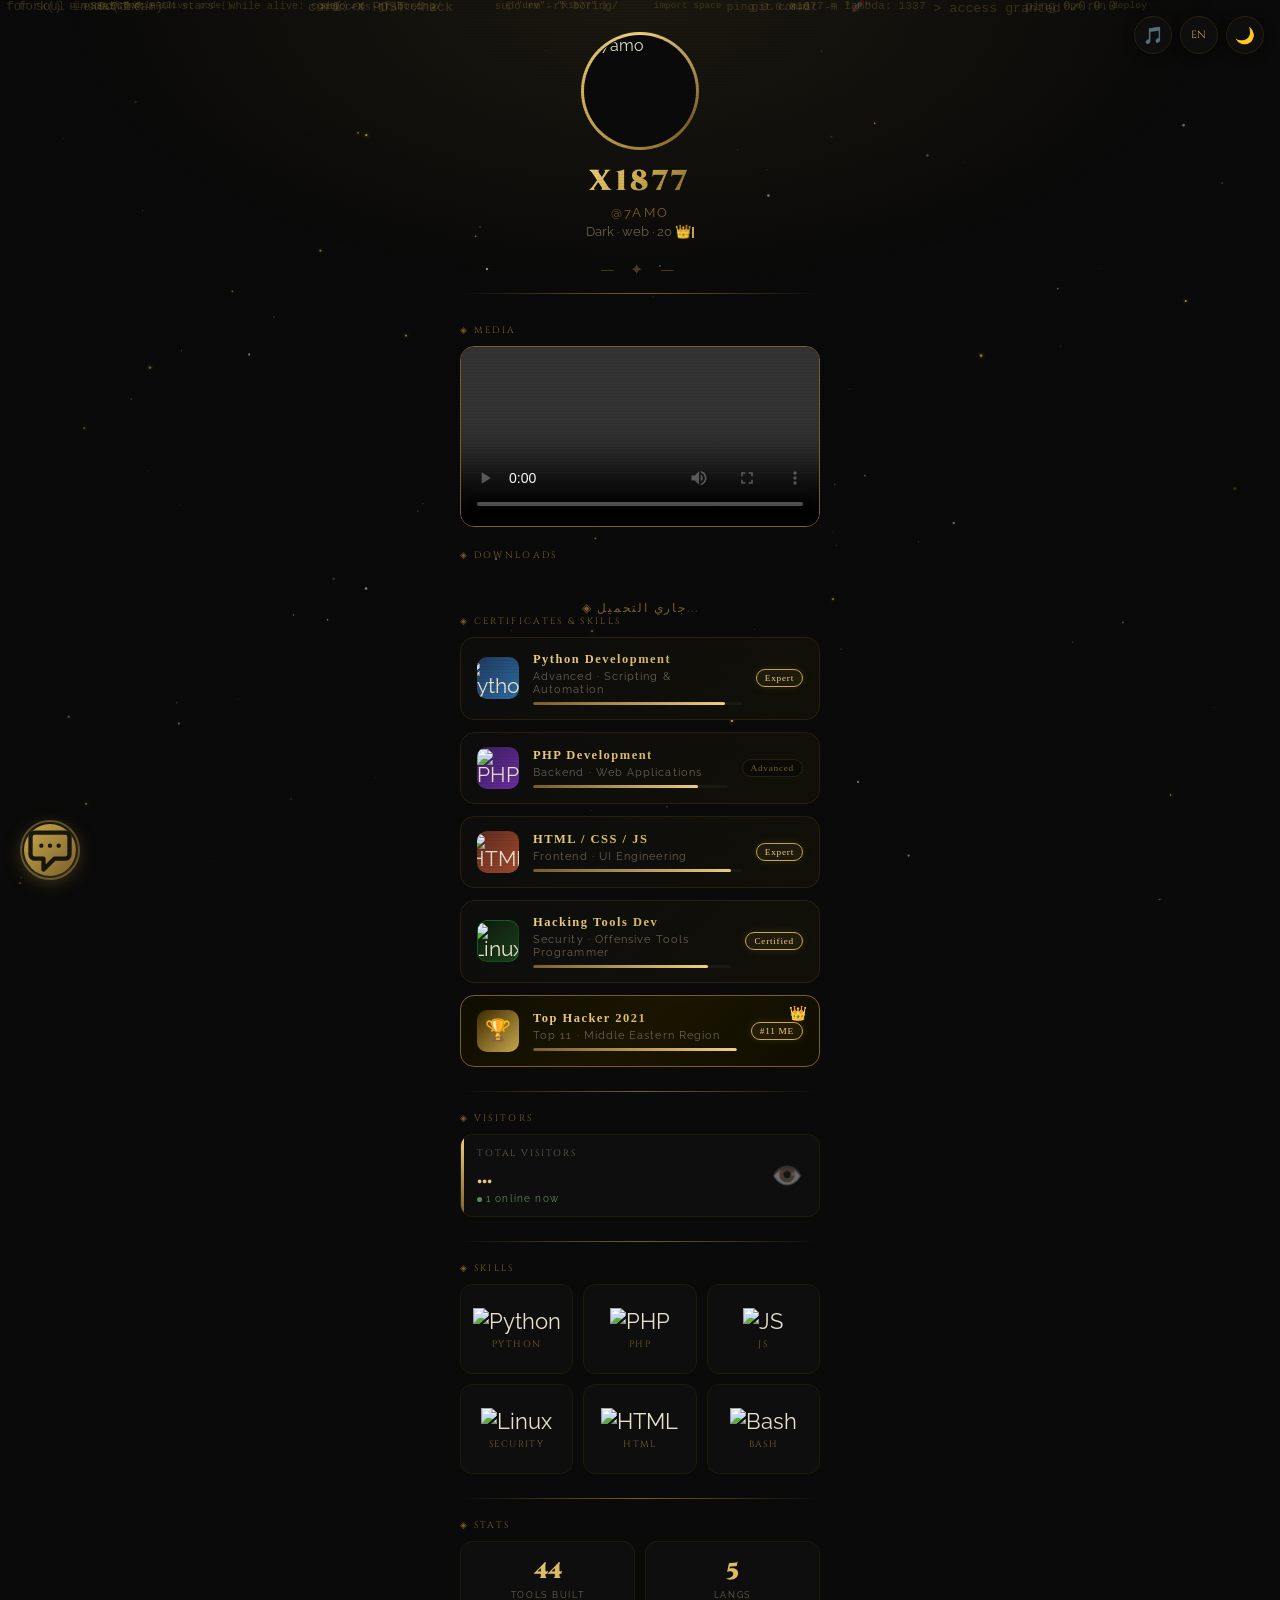
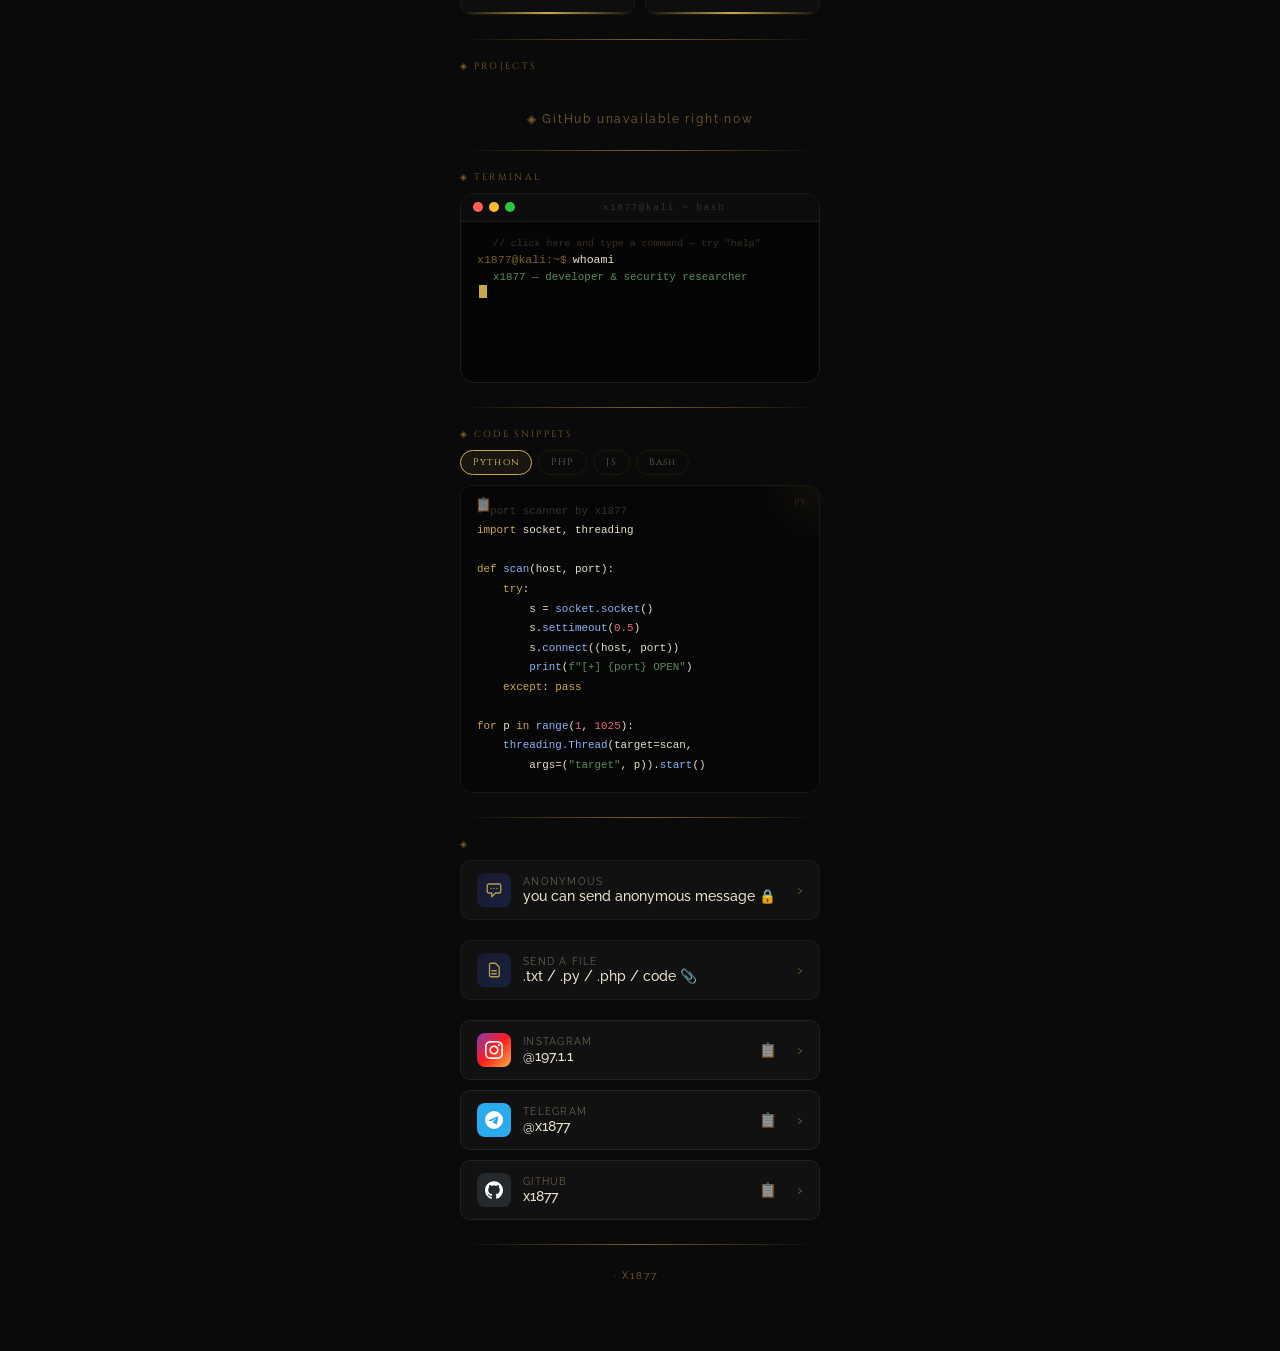
==== commit 2723d234: "Add files via upload" ====
--- a/index.html
+++ b/index.html
@@ -63,8 +63,9 @@
 #achToast {
   position:fixed; bottom:84px; left:50%; transform:translateX(-50%) translateY(20px);
   background:linear-gradient(135deg,#f0d080,#c9a84c); color:#0c0c0c; font-weight:700; font-size:.8rem;
-  padding:10px 20px; border-radius:30px; z-index:99999; opacity:0; pointer-events:none;
-  transition:opacity .25s, transform .25s; box-shadow:0 4px 24px rgba(201,168,76,0.4); white-space:nowrap;
+  padding:10px 20px; border-radius:20px; z-index:99999; opacity:0; pointer-events:none;
+  transition:opacity .25s, transform .25s; box-shadow:0 4px 24px rgba(201,168,76,0.4);
+  max-width:min(88vw,420px); text-align:center; line-height:1.4;
 }
 #achToast.show { opacity:1; transform:translateX(-50%) translateY(0); }
 
@@ -169,6 +170,32 @@
 body { display:flex; justify-content:center; padding:36px 16px 70px; }
 #c { position:fixed; top:0; left:0; width:100%; height:100%; pointer-events:none; z-index:0; }
 #trail { position:fixed; top:0; left:0; width:100%; height:100%; pointer-events:none; z-index:5; }
+#crtOverlay { position:fixed; inset:0; pointer-events:none; z-index:6;
+  background:repeating-linear-gradient(180deg, rgba(0,0,0,0.10) 0px, rgba(0,0,0,0.10) 1px, transparent 1px, transparent 3px);
+  opacity:.5; animation:crtFlicker 6s ease-in-out infinite; }
+@keyframes crtFlicker { 0%,100%{opacity:.45} 50%{opacity:.58} }
+@media (pointer:coarse) { #crtOverlay { opacity:.28; animation:none; } }
+
+/* ── Custom Cursor ── */
+@media (pointer:fine) {
+  body.custom-cursor :not(input):not(textarea) { cursor:none !important; }
+}
+#cursorDot { position:fixed; top:0; left:0; width:16px; height:16px; border:1.5px solid #c9a84c;
+  border-radius:3px; pointer-events:none; z-index:999999; transform:translate(-50%,-50%);
+  transition:width .15s,height .15s,border-radius .15s,background .15s,opacity .15s; opacity:0; }
+#cursorDot::after { content:''; position:absolute; top:50%; left:50%; width:3px; height:3px;
+  background:#c9a84c; border-radius:50%; transform:translate(-50%,-50%); }
+#cursorDot.on { opacity:1; }
+#cursorDot.hover { width:30px; height:30px; border-radius:50%; background:rgba(201,168,76,0.12); }
+
+/* ── Context Menu ── */
+.ctx-menu { position:fixed; display:none; flex-direction:column; background:#0d0d0d;
+  border:1px solid #3a3020; border-radius:10px; padding:6px; z-index:999997;
+  box-shadow:0 8px 30px rgba(0,0,0,0.6); font-family:'Courier New',monospace; min-width:170px; }
+.ctx-menu.show { display:flex; }
+.ctx-item { padding:8px 12px; font-size:.72rem; color:#e8e0cc; border-radius:6px; cursor:pointer;
+  white-space:nowrap; transition:background .15s,color .15s; }
+.ctx-item:hover { background:rgba(201,168,76,0.15); color:#f0d080; }
 #glow { position:fixed; top:0; left:0; width:100%; height:100%; background:radial-gradient(ellipse 70% 50% at 50% 0%, rgba(201,168,76,0.09) 0%, transparent 65%); pointer-events:none; z-index:0; }
 .card { position:relative; z-index:1; width:100%; max-width:360px; display:flex; flex-direction:column; align-items:center; }
 .av-wrap { width:110px; height:110px; position:relative; margin-bottom:16px; flex-shrink:0; }
@@ -415,7 +442,7 @@
 
 /* ═══════════ STATS ═══════════ */
 .stats-section { width:100%; margin-bottom:24px; }
-.stats-grid { display:grid; grid-template-columns:repeat(3,1fr); gap:10px; width:100%; }
+.stats-grid { display:grid; grid-template-columns:repeat(auto-fit,minmax(90px,1fr)); gap:10px; width:100%; }
 .stat-box {
   background:#0e0e0e; border:1px solid #1e1a08; border-radius:12px;
   padding:14px 10px; text-align:center; position:relative; overflow:hidden;
@@ -436,6 +463,22 @@
   -webkit-text-fill-color:transparent; background-clip:text; display:block;
 }
 .stat-lbl { font-size:.58rem; color:#6b6050; letter-spacing:.18em; text-transform:uppercase; margin-top:3px; display:block; }
+
+/* ═══════════ PROJECTS ═══════════ */
+.projects-section { width:100%; margin-bottom:24px; }
+.projects-grid { display:flex; flex-direction:column; gap:10px; width:100%; }
+.project-card {
+  background:#0e0e0e; border:1px solid #1e1a08; border-radius:12px;
+  padding:13px 16px; text-decoration:none; display:block; transition:all .25s;
+}
+.project-card:hover { border-color:#7a5f2a; transform:translateY(-2px); box-shadow:0 6px 20px rgba(201,168,76,0.12); }
+.project-top { display:flex; align-items:center; justify-content:space-between; gap:10px; margin-bottom:4px; }
+.project-name { font-family:'Cinzel',serif; font-size:.82rem; font-weight:700; letter-spacing:.03em;
+  background:linear-gradient(135deg,#f0d080,#c9a84c); -webkit-background-clip:text; -webkit-text-fill-color:transparent; background-clip:text; }
+.project-stars { font-size:.68rem; color:#c9a84c; white-space:nowrap; flex-shrink:0; }
+.project-desc { font-size:.7rem; color:#8a7a5a; line-height:1.5; margin-bottom:7px; }
+.project-lang { display:inline-flex; align-items:center; gap:5px; font-size:.6rem; color:#6b6050; letter-spacing:.05em; text-transform:uppercase; }
+.project-lang-dot { width:7px; height:7px; border-radius:50%; background:#c9a84c; display:inline-block; flex-shrink:0; }
 
 /* ═══════════ TERMINAL ═══════════ */
 .terminal-section { width:100%; margin-bottom:24px; }
@@ -525,6 +568,14 @@
 <button id="langBtn" onclick="toggleLang()" title="Toggle language">EN</button>
 <canvas id="c"></canvas>
 <canvas id="trail"></canvas>
+<div id="crtOverlay"></div>
+<div id="cursorDot"></div>
+<div id="ctxMenu" class="ctx-menu">
+  <div class="ctx-item" data-action="copy">📋 Copy link</div>
+  <div class="ctx-item" data-action="source">💻 View source</div>
+  <div class="ctx-item" data-action="reload">🔄 Reload</div>
+  <div class="ctx-item" data-action="fact">✦ Random fact</div>
+</div>
 <div id="glow"></div>
 <div class="card">
   <div class="av-wrap">
@@ -677,8 +728,8 @@
         <span class="stat-num" data-target="47" data-stat="repos">47</span>
         <span class="stat-lbl" data-i18n="stat-tools">Tools Built</span>
       </div>
-      <div class="stat-box">
-        <span class="stat-num" data-target="10" data-stat="stars">10</span>
+      <div class="stat-box" style="display:none">
+        <span class="stat-num" data-target="0" data-stat="stars">0</span>
         <span class="stat-lbl" data-i18n="stat-stars">Stars</span>
       </div>
       <div class="stat-box">
@@ -686,6 +737,15 @@
         <span class="stat-lbl" data-i18n="stat-langs">Langs</span>
       </div>
     </div>
+  </div>
+
+  <div class="div"></div>
+
+  <!-- PROJECTS -->
+  <div class="sec" data-i18n="sec-projects">◈ Projects</div>
+  <div class="projects-section">
+    <div class="loading-spinner" id="projLoading">◈ جاري التحميل...</div>
+    <div class="projects-grid" id="projectsGrid"></div>
   </div>
 
   <div class="div"></div>
@@ -1372,6 +1432,7 @@
     'sec-visitors': '◈ Visitors',
     'sec-skills':   '◈ Skills',
     'sec-stats':    '◈ Stats',
+    'sec-projects': '◈ Projects',
     'sec-terminal': '◈ Terminal',
     'sec-snippets': '◈ Code Snippets',
     'vis-label':    'Total Visitors',
@@ -1419,6 +1480,7 @@
     'sec-visitors': '◈ الزوار',
     'sec-skills':   '◈ المهارات',
     'sec-stats':    '◈ الإحصائيات',
+    'sec-projects': '◈ المشاريع',
     'sec-terminal': '◈ الطرفية',
     'sec-snippets': '◈ أكواد برمجية',
     'vis-label':    'إجمالي الزوار',
@@ -1663,25 +1725,49 @@
 }
 typeBio();
 
-// ── GitHub Live Stats ──
+// ── GitHub Live Stats + Projects ──
 async function fetchGithubStats(){
   const cacheKey='ghStatsCache_x1877';
   try{
     const cached=JSON.parse(localStorage.getItem(cacheKey)||'null');
-    if(cached && Date.now()-cached.ts<3600000) return cached.data;
+    if(cached && cached.data && cached.data.topRepos && Date.now()-cached.ts<3600000) return cached.data;
   }catch(e){}
   const [userRes,reposRes]=await Promise.all([
     fetch('https://api.github.com/users/x1877'),
     fetch('https://api.github.com/users/x1877/repos?per_page=100')
   ]);
+  if(!userRes.ok || !reposRes.ok) throw new Error('github api '+userRes.status+'/'+reposRes.status);
   const user=await userRes.json();
   const repos=await reposRes.json();
   const list=Array.isArray(repos)?repos:[];
-  const stars=list.reduce((s,r)=>s+(r.stargazers_count||0),0);
-  const langs=new Set(list.map(r=>r.language).filter(Boolean)).size;
-  const data={repos:user.public_repos ?? list.length, stars, langs:langs||5};
+  const own=list.filter(r=>!r.fork);
+  const stars=own.reduce((s,r)=>s+(r.stargazers_count||0),0);
+  const langs=new Set(own.map(r=>r.language).filter(Boolean)).size;
+  const topRepos=own
+    .slice()
+    .sort((a,b)=>(b.stargazers_count||0)-(a.stargazers_count||0) || new Date(b.pushed_at)-new Date(a.pushed_at))
+    .slice(0,6)
+    .map(r=>({name:r.name,desc:r.description||'',stars:r.stargazers_count||0,lang:r.language||'',url:r.html_url}));
+  const data={repos:list.length<100?own.length:(user.public_repos ?? own.length), stars, langs, topRepos};
   try{localStorage.setItem(cacheKey,JSON.stringify({data,ts:Date.now()}));}catch(e){}
   return data;
+}
+const LANG_COLORS={Python:'#3572A5',JavaScript:'#f1e05a',HTML:'#e34c26',CSS:'#563d7c',PHP:'#4F5D95',Shell:'#89e051',C:'#555555','C++':'#f34b7d',TypeScript:'#3178c6'};
+function renderProjects(repos){
+  const grid=document.getElementById('projectsGrid');
+  const loading=document.getElementById('projLoading');
+  if(loading) loading.style.display='none';
+  if(!grid) return;
+  if(!repos || !repos.length){ grid.innerHTML='<div class="t-hint" style="padding-left:0">// no public repos yet</div>'; return; }
+  grid.innerHTML=repos.map(r=>`
+    <a class="project-card" href="${escapeHtml(r.url)}" target="_blank" rel="noopener">
+      <div class="project-top">
+        <span class="project-name">${escapeHtml(r.name)}</span>
+        <span class="project-stars">⭐ ${r.stars}</span>
+      </div>
+      ${r.desc?`<div class="project-desc">${escapeHtml(r.desc)}</div>`:''}
+      ${r.lang?`<span class="project-lang"><span class="project-lang-dot" style="background:${LANG_COLORS[r.lang]||'#c9a84c'}"></span>${escapeHtml(r.lang)}</span>`:''}
+    </a>`).join('');
 }
 function animateCounters(){
   document.querySelectorAll('.stat-num').forEach(el=>{
@@ -1692,23 +1778,29 @@
     const t=setInterval(()=>{
       cur=Math.min(cur+step,target);
       el.textContent=cur+(cur===target?suffix:'');
-      if(cur>=target)clearInterval(t);
+      if(cur>=target){clearInterval(t);el.dataset.done='1';}
     },35);
   });
 }
+function applyStats(data){
+  [['repos',data.repos],['stars',data.stars],['langs',data.langs]].forEach(([k,v])=>{
+    const el=document.querySelector('[data-stat="'+k+'"]');
+    if(!el || v==null) return;
+    el.dataset.target=v;
+    const box=el.closest('.stat-box'); if(box) box.style.display='';
+    if(el.dataset.done) el.textContent=v; // counters already ran → jump to the real number
+  });
+}
 (async function initStats(){
-  try{
-    const data=await Promise.race([
-      fetchGithubStats(),
-      new Promise((_,rej)=>setTimeout(()=>rej('timeout'),2500))
-    ]);
-    const rEl=document.querySelector('[data-stat="repos"]');
-    const sEl=document.querySelector('[data-stat="stars"]');
-    const lEl=document.querySelector('[data-stat="langs"]');
-    if(rEl && data.repos) rEl.dataset.target=data.repos;
-    if(sEl && data.stars!=null) sEl.dataset.target=data.stars;
-    if(lEl && data.langs) lEl.dataset.target=data.langs;
-  }catch(e){ /* keep fallback numbers already in the markup */ }
+  const ghPromise=fetchGithubStats();
+  // projects + stats apply whenever the data arrives; failures fail quietly
+  ghPromise.then(d=>renderProjects(d.topRepos)).catch(()=>{
+    const loading=document.getElementById('projLoading');
+    if(loading){loading.style.animation='none';loading.textContent='◈ GitHub unavailable right now';}
+  });
+  ghPromise.then(applyStats).catch(()=>{});
+  // give the API a short head start so the count-up animates to real numbers
+  try{ await Promise.race([ghPromise,new Promise((_,rej)=>setTimeout(()=>rej('timeout'),2500))]); }catch(e){}
   const statsObs=new IntersectionObserver(entries=>{
     entries.forEach(e=>{if(e.isIntersecting){animateCounters();statsObs.disconnect();}});
   },{threshold:.5});
@@ -1844,13 +1936,13 @@
 })();
 
 // ── Achievement Toast + Konami Easter Egg ──
-function showAchToast(msg){
+function showAchToast(msg,ms){
   const t=document.getElementById('achToast');
   if(!t)return;
   t.textContent=msg;
   t.classList.add('show');
   clearTimeout(window._achToastT);
-  window._achToastT=setTimeout(()=>t.classList.remove('show'),2600);
+  window._achToastT=setTimeout(()=>t.classList.remove('show'),ms||2600);
 }
 (function(){
   const seq=['ArrowUp','ArrowUp','ArrowDown','ArrowDown','ArrowLeft','ArrowRight','ArrowLeft','ArrowRight','b','a'];
@@ -1870,6 +1962,69 @@
   });
 })();
 
+// ── Custom Cursor (desktop only) ──
+(function(){
+  const dot=document.getElementById('cursorDot');
+  if(!dot || !window.matchMedia('(pointer:fine)').matches) return;
+  document.body.classList.add('custom-cursor');
+  const hoverSel='a,button,[onclick],.stat-box,.project-card,.cert-card,.flip-card,.terminal-body,.s-tab,.ctx-item';
+  window.addEventListener('mousemove',e=>{
+    dot.style.left=e.clientX+'px';
+    dot.style.top=e.clientY+'px';
+  });
+  document.addEventListener('mouseover',e=>{
+    if(e.target.closest('input,textarea')){dot.classList.remove('on');return;}
+    dot.classList.add('on');
+    dot.classList.toggle('hover',!!e.target.closest(hoverSel));
+  });
+  document.addEventListener('mouseout',e=>{ if(!e.relatedTarget) dot.classList.remove('on'); });
+})();
+
+// ── Hacker Right-Click Menu (desktop only) ──
+(function(){
+  const menu=document.getElementById('ctxMenu');
+  if(!menu || !window.matchMedia('(pointer:fine)').matches) return;
+  const facts=[
+    'Ping of death: an oversized ping packet that crashed old systems in the 90s',
+    'The famous first "actual bug" was a moth found in a Harvard Mark II relay in 1947',
+    'sudo stands for "superuser do"',
+    'Creeper (1971) was an early ARPANET self-replicating program that just printed a taunt',
+    'Python is named after Monty Python, not the snake'
+  ];
+  const close=()=>menu.classList.remove('show');
+  document.addEventListener('contextmenu',e=>{
+    if(e.target.closest('input,textarea')) return; // keep the native menu for text fields
+    e.preventDefault();
+    menu.classList.add('show');
+    menu.style.left=Math.max(8,Math.min(e.clientX,window.innerWidth-menu.offsetWidth-8))+'px';
+    menu.style.top=Math.max(8,Math.min(e.clientY,window.innerHeight-menu.offsetHeight-8))+'px';
+  });
+  document.addEventListener('click',close);
+  document.addEventListener('keydown',e=>{ if(e.key==='Escape') close(); });
+  window.addEventListener('scroll',close,{passive:true});
+  menu.addEventListener('click',e=>{
+    const item=e.target.closest('.ctx-item');
+    if(!item) return;
+    const a=item.dataset.action;
+    if(a==='copy'){
+      if(navigator.clipboard) navigator.clipboard.writeText(location.href).then(()=>showAchToast('🔗 Link copied')).catch(()=>showAchToast('Copy failed'));
+      else showAchToast('Copy not supported here');
+    }
+    else if(a==='source') window.open('https://github.com/x1877/x1877.github.io','_blank','noopener');
+    else if(a==='reload') location.reload();
+    else if(a==='fact') showAchToast('✦ '+facts[Math.floor(Math.random()*facts.length)],4200);
+  });
+})();
+
+// ── Tab Title Trick ──
+(function(){
+  const original=document.title;
+  const away={en:'👀 come back!',ar:'👀 وين رحت؟ ارجع!'};
+  document.addEventListener('visibilitychange',()=>{
+    document.title=document.hidden?(away[currentLang]||away.en):original;
+  });
+})();
+
 // ── Snippet Tabs ──
 function switchSnippet(lang,tab){
   document.querySelectorAll('.snippet-panel').forEach(p=>p.classList.remove('active'));
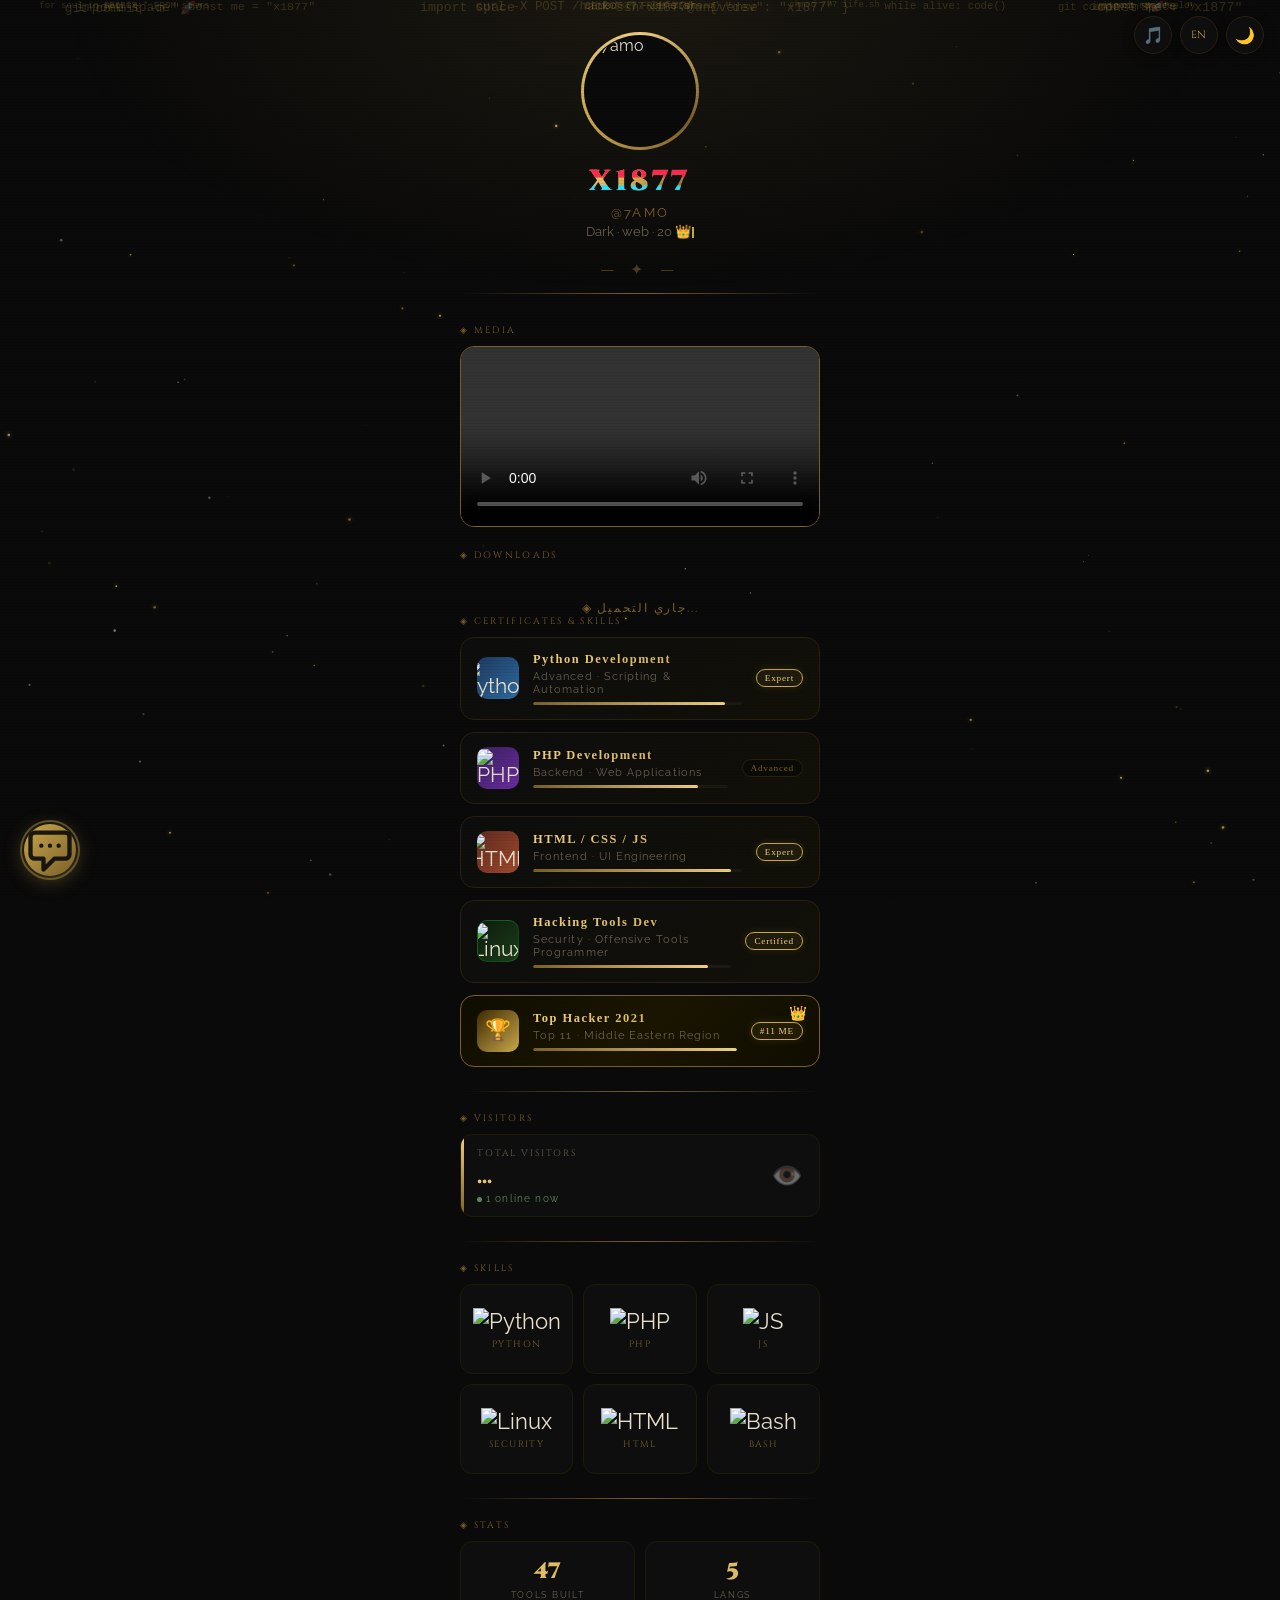
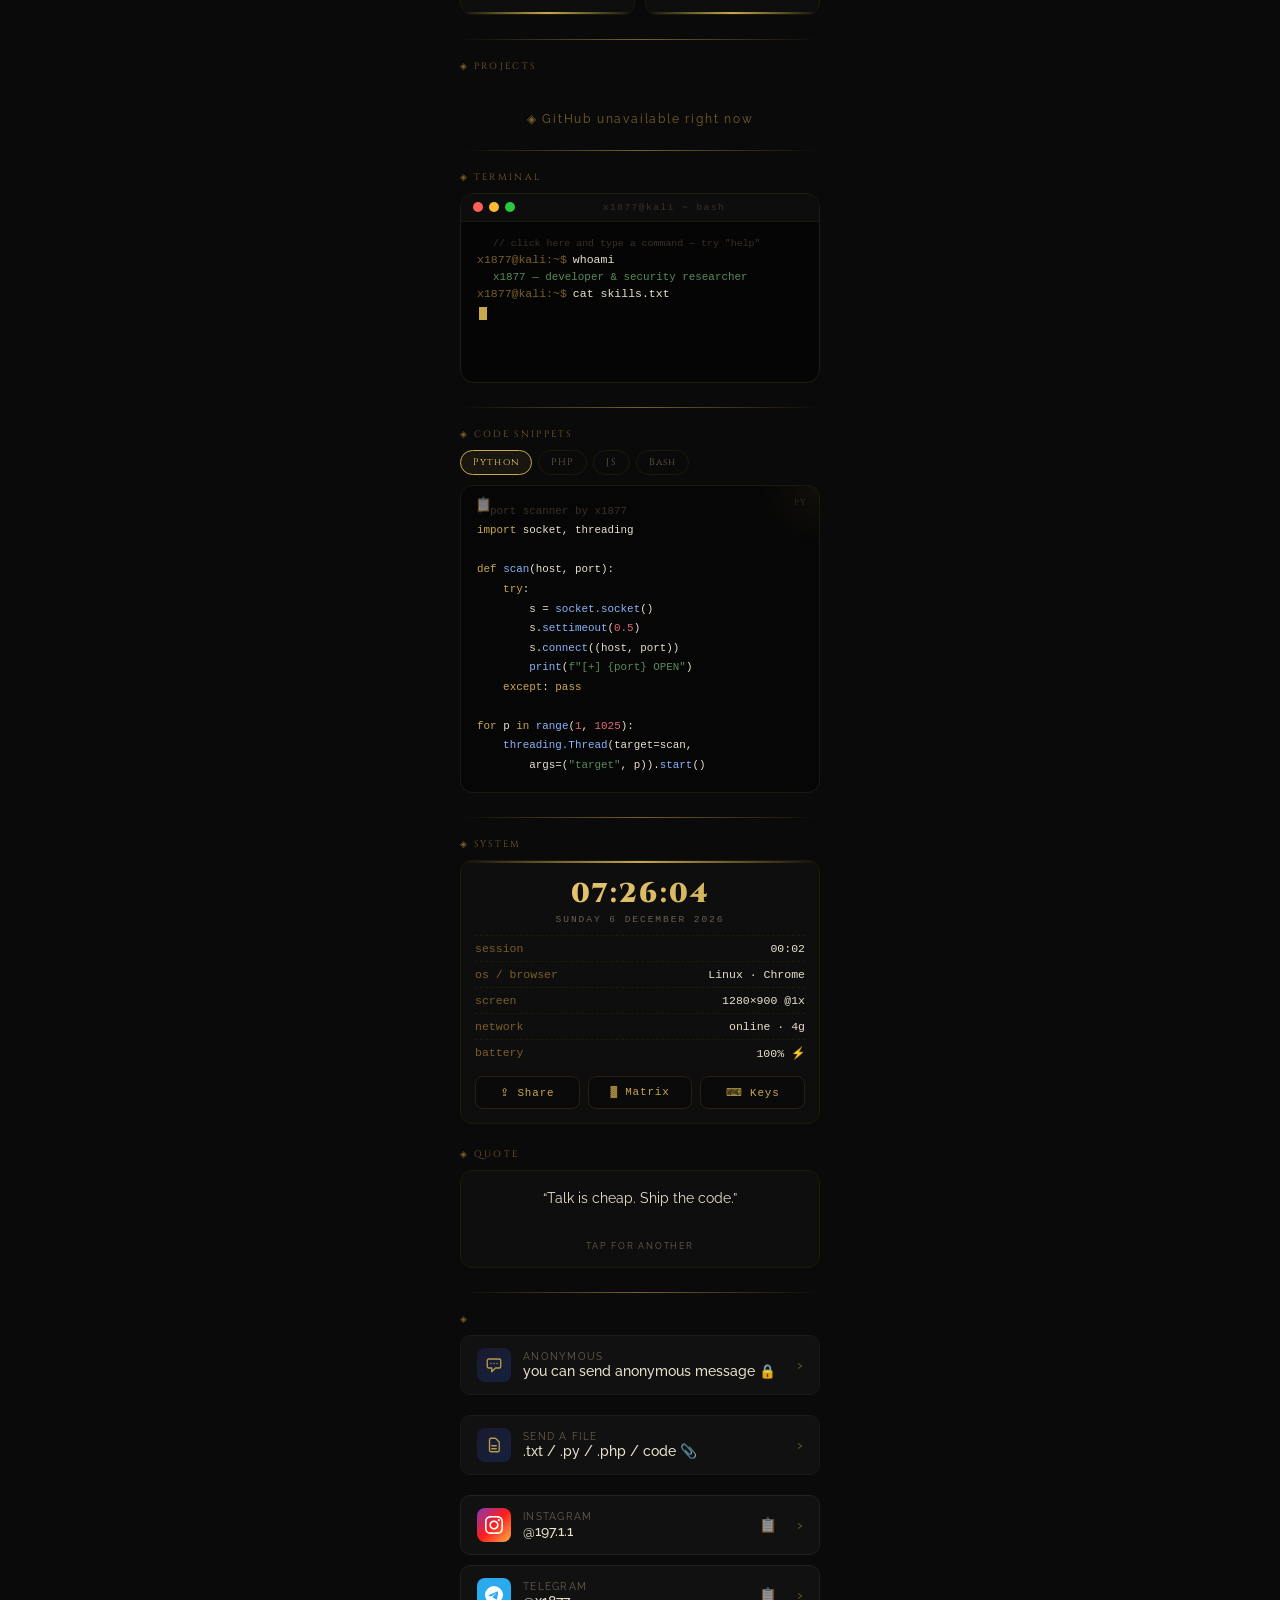
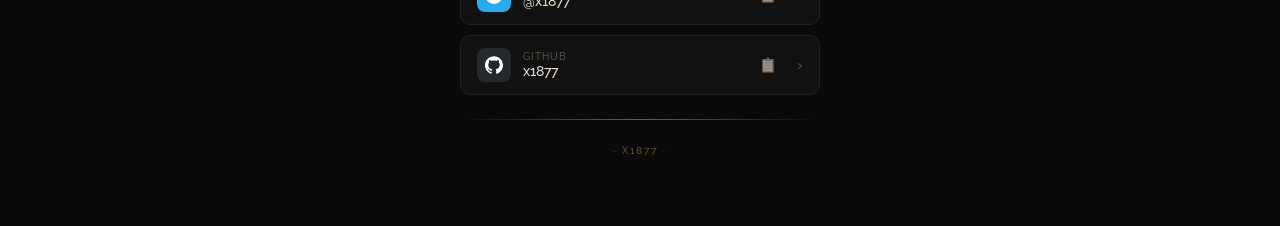
==== commit 605790bb: "Add files via upload" ====
--- a/index.html
+++ b/index.html
@@ -558,6 +558,48 @@
 0%,100%{transform:translateY(0) rotate(-5deg)}
 50%{transform:translateY(-4px) rotate(5deg)}
 }
+
+/* ═══════════ NEW FEATURES ═══════════ */
+.reveal{opacity:0;transform:translateY(18px);transition:opacity .6s ease,transform .6s ease}
+.reveal.in{opacity:1;transform:none}
+@media (prefers-reduced-motion:reduce){.reveal{opacity:1;transform:none;transition:none}}
+.av-wrap{transition:transform .15s ease-out;transform-style:preserve-3d;will-change:transform}
+.sys-box{width:100%;background:#0e0e0e;border:1px solid #1e1a08;border-radius:12px;padding:14px;margin-bottom:24px;
+  font-family:'Courier New',monospace;font-size:.72rem;direction:ltr;text-align:left;position:relative;overflow:hidden}
+.sys-box::before{content:'';position:absolute;top:0;left:0;width:100%;height:2px;background:linear-gradient(90deg,transparent,#c9a84c,transparent)}
+.sys-clock{font-family:'Cinzel',serif;font-size:1.7rem;font-weight:900;text-align:center;letter-spacing:.08em;
+  background:linear-gradient(135deg,#f0d080,#c9a84c);-webkit-background-clip:text;-webkit-text-fill-color:transparent;background-clip:text}
+.sys-date{text-align:center;font-size:.6rem;letter-spacing:.2em;color:#6b6050;text-transform:uppercase;margin:2px 0 10px}
+.sys-row{display:flex;justify-content:space-between;gap:12px;padding:6px 0;border-top:1px dashed #1e1a08}
+.sys-k{color:#7a5f2a;flex-shrink:0}
+.sys-v{color:#e8e0cc;text-align:right;word-break:break-word}
+.sys-btns{display:flex;gap:8px;margin-top:10px}
+.sys-btn{flex:1;text-align:center;padding:9px 6px;border:1px solid #2a2010;border-radius:8px;color:#c9a84c;font-size:.68rem;
+  letter-spacing:.08em;cursor:pointer;background:#0a0a0a;transition:.25s;user-select:none}
+.sys-btn:hover{border-color:#c9a84c;box-shadow:0 0 14px rgba(201,168,76,.2)}
+.sys-btn:active{transform:scale(.96)}
+.quote-box{width:100%;margin-bottom:24px;padding:16px 14px;border:1px solid #1e1a08;border-radius:12px;background:#0e0e0e;
+  text-align:center;cursor:pointer;position:relative;transition:.3s}
+.quote-box:hover{border-color:#7a5f2a}
+.quote-text{font-size:.85rem;line-height:1.7;color:#e8e0cc;min-height:3.4em;transition:opacity .3s}
+.quote-text.fade{opacity:0}
+.quote-hint{font-size:.55rem;letter-spacing:.2em;color:#6b6050;margin-top:8px;text-transform:uppercase}
+#toTop{position:fixed;bottom:24px;right:24px;z-index:9990;width:44px;height:44px;border-radius:50%;background:#0e0e0e;
+  border:1px solid #2a2010;color:#c9a84c;font-size:1.1rem;display:flex;align-items:center;justify-content:center;cursor:pointer;
+  opacity:0;pointer-events:none;transform:translateY(14px);transition:.3s;box-shadow:0 2px 12px rgba(0,0,0,.4)}
+#toTop.show{opacity:1;pointer-events:auto;transform:none}
+#toTop:hover{border-color:#c9a84c;box-shadow:0 0 16px rgba(201,168,76,.3)}
+#rainCanvas{position:fixed;inset:0;width:100%;height:100%;z-index:0;pointer-events:none;opacity:.32}
+#kbHelp{position:fixed;inset:0;z-index:999998;background:rgba(0,0,0,.78);display:none;align-items:center;justify-content:center;padding:20px}
+#kbHelp.open{display:flex}
+.kb-box{background:#0d0d0d;border:1px solid #3a3020;border-radius:14px;padding:20px;max-width:320px;width:100%;
+  font-family:'Courier New',monospace;direction:ltr;text-align:left}
+.kb-title{font-family:'Cinzel',serif;color:#c9a84c;letter-spacing:.2em;font-size:.75rem;margin-bottom:12px;text-align:center}
+.kb-row{display:flex;justify-content:space-between;padding:6px 0;font-size:.74rem;color:#e8e0cc;border-top:1px dashed #1e1a08}
+.kb-row kbd{background:#1a1608;border:1px solid #3a3020;border-radius:5px;padding:1px 8px;color:#f0d080;font-family:inherit}
+body.light .sys-box,body.light .quote-box,body.light #toTop,body.light .sys-btn{background:#ede8dc;border-color:#c9a84c55}
+body.light .sys-v,body.light .quote-text{color:#1a1208}
+body.light .sys-date,body.light .quote-hint{color:#7a5f2a}
 </style>
 
 </head>
@@ -855,6 +897,28 @@
   </div>
 
   <div class="div"></div>
+  <div class="sec" data-i18n="sec-sys">◈ System</div>
+  <div class="sys-box">
+    <div class="sys-clock" id="sysClock">--:--:--</div>
+    <div class="sys-date" id="sysDate"></div>
+    <div class="sys-row"><span class="sys-k">session</span><span class="sys-v" id="sysSession">00:00</span></div>
+    <div class="sys-row"><span class="sys-k">os / browser</span><span class="sys-v" id="sysUA">…</span></div>
+    <div class="sys-row"><span class="sys-k">screen</span><span class="sys-v" id="sysScreen">…</span></div>
+    <div class="sys-row"><span class="sys-k">network</span><span class="sys-v" id="sysNet">…</span></div>
+    <div class="sys-row"><span class="sys-k">battery</span><span class="sys-v" id="sysBat">n/a</span></div>
+    <div class="sys-btns">
+      <div class="sys-btn" id="btnShare">⇪ Share</div>
+      <div class="sys-btn" id="btnRain">▓ Matrix</div>
+      <div class="sys-btn" id="btnKeys">⌨ Keys</div>
+    </div>
+  </div>
+  <div class="sec" data-i18n="sec-quote">◈ Quote</div>
+  <div class="quote-box" id="quoteBox">
+    <div class="quote-text" id="quoteText"></div>
+    <div class="quote-hint" data-i18n="quote-hint">tap for another</div>
+  </div>
+
+  <div class="div"></div>
   <div class="sec">◈</div>
   <div class="links">
     <div class="chat-send-btn" onclick="openChatModal()">
@@ -895,6 +959,7 @@
     </a>
   </div>
   <div id="copyToast">Copied ✓</div>
+  <div id="toTop" title="Top">↑</div>
   <div id="achToast"></div>
   <div class="div"></div>
   <div class="footer"> · <b class="secret-trigger" onclick="openInbox()">X1877 · </b></div>
@@ -969,6 +1034,16 @@
 </div>
 
 <!-- FLOATING BUBBLE -->
+<div id="kbHelp"><div class="kb-box">
+  <div class="kb-title">◈ SHORTCUTS</div>
+  <div class="kb-row"><span>Theme</span><kbd>T</kbd></div>
+  <div class="kb-row"><span>Language</span><kbd>L</kbd></div>
+  <div class="kb-row"><span>Music</span><kbd>M</kbd></div>
+  <div class="kb-row"><span>Matrix rain</span><kbd>R</kbd></div>
+  <div class="kb-row"><span>Terminal</span><kbd>/</kbd></div>
+  <div class="kb-row"><span>Top</span><kbd>G</kbd></div>
+  <div class="kb-row"><span>This help</span><kbd>?</kbd></div>
+</div></div>
 <div id="floatBubble" onclick="openChatModal()">
   <div class="bubble-ping"></div>
   <svg fill="none" viewBox="0 0 24 24" stroke="rgba(10,10,10,0.9)" stroke-width="2">
@@ -1434,6 +1509,9 @@
     'sec-stats':    '◈ Stats',
     'sec-projects': '◈ Projects',
     'sec-terminal': '◈ Terminal',
+    'sec-sys': '◈ System',
+    'sec-quote': '◈ Quote',
+    'quote-hint': 'tap for another',
     'sec-snippets': '◈ Code Snippets',
     'vis-label':    'Total Visitors',
     'vis-online':   'online now',
@@ -1482,6 +1560,9 @@
     'sec-stats':    '◈ الإحصائيات',
     'sec-projects': '◈ المشاريع',
     'sec-terminal': '◈ الطرفية',
+    'sec-sys': '◈ النظام',
+    'sec-quote': '◈ اقتباس',
+    'quote-hint': 'اضغط لاقتباس ثاني',
     'sec-snippets': '◈ أكواد برمجية',
     'vis-label':    'إجمالي الزوار',
     'vis-online':   'متصل الآن',
@@ -1846,7 +1927,7 @@
   contact:'→ t.me/x1877',
   'hire me':'let\'s talk → t.me/x1877 📩',
   hire:'let\'s talk → t.me/x1877 📩',
-  help:'available: help, whoami, skills, projects, contact, sudo, matrix, clear',
+  help:'available: help, whoami, skills, projects, contact, neofetch, date, uptime, quote, joke, theme, lang, rain, ping, echo, history, share, sudo, matrix, clear',
 };
 function runTermCommand(raw){
   const body=document.getElementById('terminalBody');
@@ -1857,6 +1938,7 @@
   body.insertBefore(row,inputLine);
   if(!cmd){body.scrollTop=body.scrollHeight;return;}
   const key=cmd.toLowerCase();
+  (window._termHist=window._termHist||[]).push(cmd); window._termHistPos=window._termHist.length;
   if(key==='clear'){
     body.querySelectorAll('.t-line, .t-out').forEach(n=>{if(n!==inputLine)n.remove();});
     return;
@@ -1867,6 +1949,8 @@
     if(window._spawnCode) for(let i=0;i<40;i++) setTimeout(window._spawnCode,i*30);
   } else if(key.startsWith('sudo')){
     out.textContent='Permission denied: x1877 is not in the sudoers file. This incident will be reported.';
+  } else if(window._termExtra && window._termExtra(key,cmd,out)){
+    /* handled by extra commands */
   } else {
     out.textContent = termCommands[key] || `command not found: ${cmd} — try "help"`;
   }
@@ -1890,6 +1974,17 @@
     if(e.key==='Enter'){
       const val=input.value;input.value='';
       runTermCommand(val);
+    } else if(e.key==='ArrowUp'){
+      const h=window._termHist||[]; if(!h.length)return; e.preventDefault();
+      window._termHistPos=Math.max(0,(window._termHistPos??h.length)-1); input.value=h[window._termHistPos]||'';
+    } else if(e.key==='ArrowDown'){
+      const h=window._termHist||[]; if(!h.length)return; e.preventDefault();
+      window._termHistPos=Math.min(h.length,(window._termHistPos??h.length)+1); input.value=h[window._termHistPos]||'';
+    } else if(e.key==='Tab'){
+      e.preventDefault();
+      const v=input.value.trim().toLowerCase(); if(!v)return;
+      const all=Object.keys(termCommands).concat(['neofetch','date','uptime','quote','joke','theme','lang','rain','ping','echo','history','share','matrix','clear']);
+      const m=all.filter(c=>c.startsWith(v)); if(m.length===1) input.value=m[0];
     }
   });
 }
@@ -2041,6 +2136,176 @@
 
 </script>
 
+
+<script>
+// ═══════════ NEW FEATURES ═══════════
+(function(){
+  const $=id=>document.getElementById(id);
+  const isAr=()=>typeof currentLang!=='undefined' && currentLang==='ar';
+  const pad=n=>String(n).padStart(2,'0');
+  const t0=Date.now();
+
+  // ── Live clock + session timer ──
+  function tick(){
+    const d=new Date();
+    $('sysClock').textContent=pad(d.getHours())+':'+pad(d.getMinutes())+':'+pad(d.getSeconds());
+    $('sysDate').textContent=d.toLocaleDateString(isAr()?'ar-IQ':'en-GB',{weekday:'long',day:'numeric',month:'long',year:'numeric'});
+    const sec=Math.floor((Date.now()-t0)/1000);
+    $('sysSession').textContent=pad(Math.floor(sec/60))+':'+pad(sec%60);
+  }
+  tick(); setInterval(tick,1000);
+
+  // ── Device info ──
+  function parseUA(){
+    const u=navigator.userAgent;
+    const os=/Android/i.test(u)?'Android':/iPhone|iPad|iPod/i.test(u)?'iOS':/Windows/i.test(u)?'Windows':/Mac OS/i.test(u)?'macOS':/Linux/i.test(u)?'Linux':'Unknown';
+    const br=/Edg\//.test(u)?'Edge':/OPR\//.test(u)?'Opera':/Firefox\//.test(u)?'Firefox':/Chrome\//.test(u)?'Chrome':/Safari\//.test(u)?'Safari':'Browser';
+    return os+' · '+br;
+  }
+  $('sysUA').textContent=parseUA();
+  $('sysScreen').textContent=screen.width+'×'+screen.height+' @'+(window.devicePixelRatio||1)+'x';
+  function net(){
+    const c=navigator.connection||{};
+    $('sysNet').textContent=(navigator.onLine?'online':'offline')+(c.effectiveType?' · '+c.effectiveType:'');
+  }
+  net(); addEventListener('online',net); addEventListener('offline',net);
+  if(navigator.getBattery){
+    navigator.getBattery().then(b=>{
+      const up=()=>{$('sysBat').textContent=Math.round(b.level*100)+'%'+(b.charging?' ⚡':'');};
+      up(); b.addEventListener('levelchange',up); b.addEventListener('chargingchange',up);
+    }).catch(()=>{});
+  }
+
+  // ── Share / copy ──
+  function shareSite(){
+    const data={title:'X1877',url:location.href};
+    if(navigator.share){ navigator.share(data).catch(()=>{}); }
+    else if(window.copyText){ copyText(location.href,null); }
+  }
+  $('btnShare').addEventListener('click',shareSite);
+
+  // ── Matrix rain ──
+  let rainOn=false, rainRaf=null, rc=null, rx=null, cols=[];
+  const glyphs='01アイウエオカキクケコサシスセソ{}[]<>/\\$#=+*';
+  function rainInit(){
+    if(!rc){
+      rc=document.createElement('canvas'); rc.id='rainCanvas'; document.body.insertBefore(rc,document.body.firstChild);
+      rx=rc.getContext('2d');
+    }
+    rc.width=innerWidth; rc.height=innerHeight;
+    cols=Array(Math.floor(rc.width/16)).fill(0).map(()=>Math.random()*rc.height/16);
+  }
+  function rainDraw(){
+    rx.fillStyle='rgba(10,10,10,0.08)'; rx.fillRect(0,0,rc.width,rc.height);
+    rx.fillStyle='#c9a84c'; rx.font='14px monospace';
+    cols.forEach((y,i)=>{
+      rx.fillText(glyphs[Math.floor(Math.random()*glyphs.length)],i*16,y*16);
+      cols[i]=(y*16>rc.height&&Math.random()>.975)?0:y+1;
+    });
+    rainRaf=requestAnimationFrame(rainDraw);
+  }
+  function setRain(on){
+    rainOn=on;
+    if(on){ rainInit(); rc.style.display='block'; if(!rainRaf) rainDraw(); }
+    else { if(rainRaf){cancelAnimationFrame(rainRaf);rainRaf=null;} if(rc) rc.style.display='none'; }
+    $('btnRain').style.borderColor=on?'#c9a84c':'';
+  }
+  addEventListener('resize',()=>{ if(rainOn) rainInit(); });
+  document.addEventListener('visibilitychange',()=>{
+    if(!rainOn) return;
+    if(document.hidden){ cancelAnimationFrame(rainRaf); rainRaf=null; } else if(!rainRaf) rainDraw();
+  });
+  const toggleRain=()=>{ setRain(!rainOn); if(window.showAchToast) showAchToast(rainOn?'▓ Matrix ON':'▓ Matrix OFF',1400); };
+  $('btnRain').addEventListener('click',toggleRain);
+
+  // ── Quotes ──
+  const quotes={
+    en:['Talk is cheap. Ship the code.','Every bug is a lesson wearing a disguise.','Security is a habit, not a feature.','Make it work, make it right, make it fast.','The best exploit is a well-read manual.','Curiosity is the only root access that matters.','Weak passwords are just open doors with a sign on them.','Break things on your own machine first.'],
+    ar:['الكلام رخيص، وريني الكود.','كل باگ هو درس متنكر.','الأمان عادة مو ميزة.','خليه يشتغل، بعدين خليه صح، بعدين خليه سريع.','أقوى ثغرة هي دليل مقروء زين.','الفضول هو الـ root الحقيقي.','الباسوردات الضعيفة هي أبواب مفتوحة مكتوب عليها أهلاً.','خرّب على جهازك أول شي.']
+  };
+  let qi=Math.floor(Math.random()*quotes.en.length);
+  function showQuote(next){
+    const el=$('quoteText'); const list=quotes[isAr()?'ar':'en'];
+    if(next) qi=(qi+1)%list.length;
+    el.classList.add('fade');
+    setTimeout(()=>{ el.textContent='“'+list[qi%list.length]+'”'; el.classList.remove('fade'); },next?250:0);
+  }
+  showQuote(false);
+  $('quoteBox').addEventListener('click',()=>showQuote(true));
+  $('langBtn').addEventListener('click',()=>setTimeout(()=>{showQuote(false);tick();},50));
+
+  // ── Back to top ──
+  const topBtn=$('toTop');
+  addEventListener('scroll',()=>topBtn.classList.toggle('show',scrollY>500),{passive:true});
+  topBtn.addEventListener('click',()=>scrollTo({top:0,behavior:'smooth'}));
+
+  // ── Scroll reveal ──
+  if('IntersectionObserver' in window){
+    const io=new IntersectionObserver(es=>es.forEach(e=>{ if(e.isIntersecting){e.target.classList.add('in');io.unobserve(e.target);} }),{threshold:.12});
+    document.querySelectorAll('.card > .sec, .vbox, .certs-section, .visitor-box, .flip-section, .stat-box, .terminal-box, .snippet-box, .sys-box, .quote-box, .links').forEach(el=>{
+      el.classList.add('reveal'); io.observe(el);
+    });
+  }
+
+  // ── Avatar 3D tilt ──
+  const av=document.querySelector('.av-wrap');
+  if(av && matchMedia('(hover:hover)').matches){
+    addEventListener('mousemove',e=>{
+      const r=av.getBoundingClientRect(), dx=(e.clientX-(r.left+r.width/2))/innerWidth, dy=(e.clientY-(r.top+r.height/2))/innerHeight;
+      av.style.transform='perspective(500px) rotateY('+(dx*28)+'deg) rotateX('+(-dy*28)+'deg)';
+    });
+  }
+
+  // ── Keyboard shortcuts ──
+  const kb=$('kbHelp');
+  const openKb=()=>kb.classList.add('open'), closeKb=()=>kb.classList.remove('open');
+  $('btnKeys').addEventListener('click',openKb);
+  kb.addEventListener('click',e=>{ if(e.target===kb) closeKb(); });
+  document.addEventListener('keydown',e=>{
+    if(e.ctrlKey||e.metaKey||e.altKey) return;
+    const tag=(e.target.tagName||'').toLowerCase();
+    if(tag==='input'||tag==='textarea'||e.target.isContentEditable) return;
+    if(document.querySelector('.modal-overlay.open,.inbox-overlay.open')) return;
+    const k=e.key.toLowerCase();
+    if(e.key==='Escape') closeKb();
+    else if(e.key==='?') kb.classList.toggle('open');
+    else if(k==='t') toggleTheme();
+    else if(k==='l') toggleLang();
+    else if(k==='m'){ const b=$('musicBtn'); if(b) b.click(); }
+    else if(k==='r') toggleRain();
+    else if(k==='g') scrollTo({top:0,behavior:'smooth'});
+    else if(k==='/'){ e.preventDefault(); const tb=$('terminalBody'); tb.scrollIntoView({behavior:'smooth',block:'center'}); setTimeout(()=>tb.click(),400); }
+  });
+
+  // ── Extra terminal commands ──
+  window._termExtra=function(key,raw,out){
+    const [c,...rest]=raw.trim().split(/\s+/); const arg=rest.join(' ');
+    switch(c.toLowerCase()){
+      case 'neofetch':
+        out.style.whiteSpace='pre'; out.textContent=
+'  x1877@kali\n  ─────────────\n  OS:       '+parseUA()+'\n  Shell:    zsh (fake)\n  Langs:    Python · PHP · JS · Bash · C\n  Screen:   '+screen.width+'×'+screen.height+'\n  Uptime:   '+Math.floor((Date.now()-t0)/1000)+'s\n  Theme:    '+(document.body.classList.contains('light')?'light':'dark')+' / gold';
+        return true;
+      case 'date': case 'time': out.textContent=new Date().toString(); return true;
+      case 'uptime': out.textContent='up '+Math.floor((Date.now()-t0)/1000)+' seconds (this session)'; return true;
+      case 'quote': { const l=quotes.en; out.textContent='“'+l[Math.floor(Math.random()*l.length)]+'”'; return true; }
+      case 'joke': { const j=['There are 10 types of people: those who read binary and those who don\'t.','A SQL query walks into a bar, sees two tables and asks: "Can I join you?"','It works on my machine. — every developer, ever','!false — it\'s funny because it\'s true.']; out.textContent=j[Math.floor(Math.random()*j.length)]; return true; }
+      case 'theme': toggleTheme(); out.textContent='theme switched'; return true;
+      case 'lang': toggleLang(); out.textContent='language switched'; return true;
+      case 'rain': toggleRain(); out.textContent='matrix rain '+(rainOn?'on':'off'); return true;
+      case 'share': shareSite(); out.textContent='sharing…'; return true;
+      case 'echo': out.textContent=arg; return true;
+      case 'history': out.style.whiteSpace='pre'; out.textContent=(window._termHist||[]).map((h,i)=>(i+1)+'  '+h).join('\n'); return true;
+      case 'ping': {
+        const host=arg||'x1877.github.io'; out.style.whiteSpace='pre';
+        out.textContent='PING '+host+'\n';
+        let n=0; const iv=setInterval(()=>{ n++; out.textContent+='64 bytes: seq='+n+' ttl=57 time='+(8+Math.random()*30).toFixed(1)+' ms\n'; if(n>=3) clearInterval(iv); },450);
+        return true;
+      }
+    }
+    return false;
+  };
+})();
+</script>
 </body>
 </html>
 
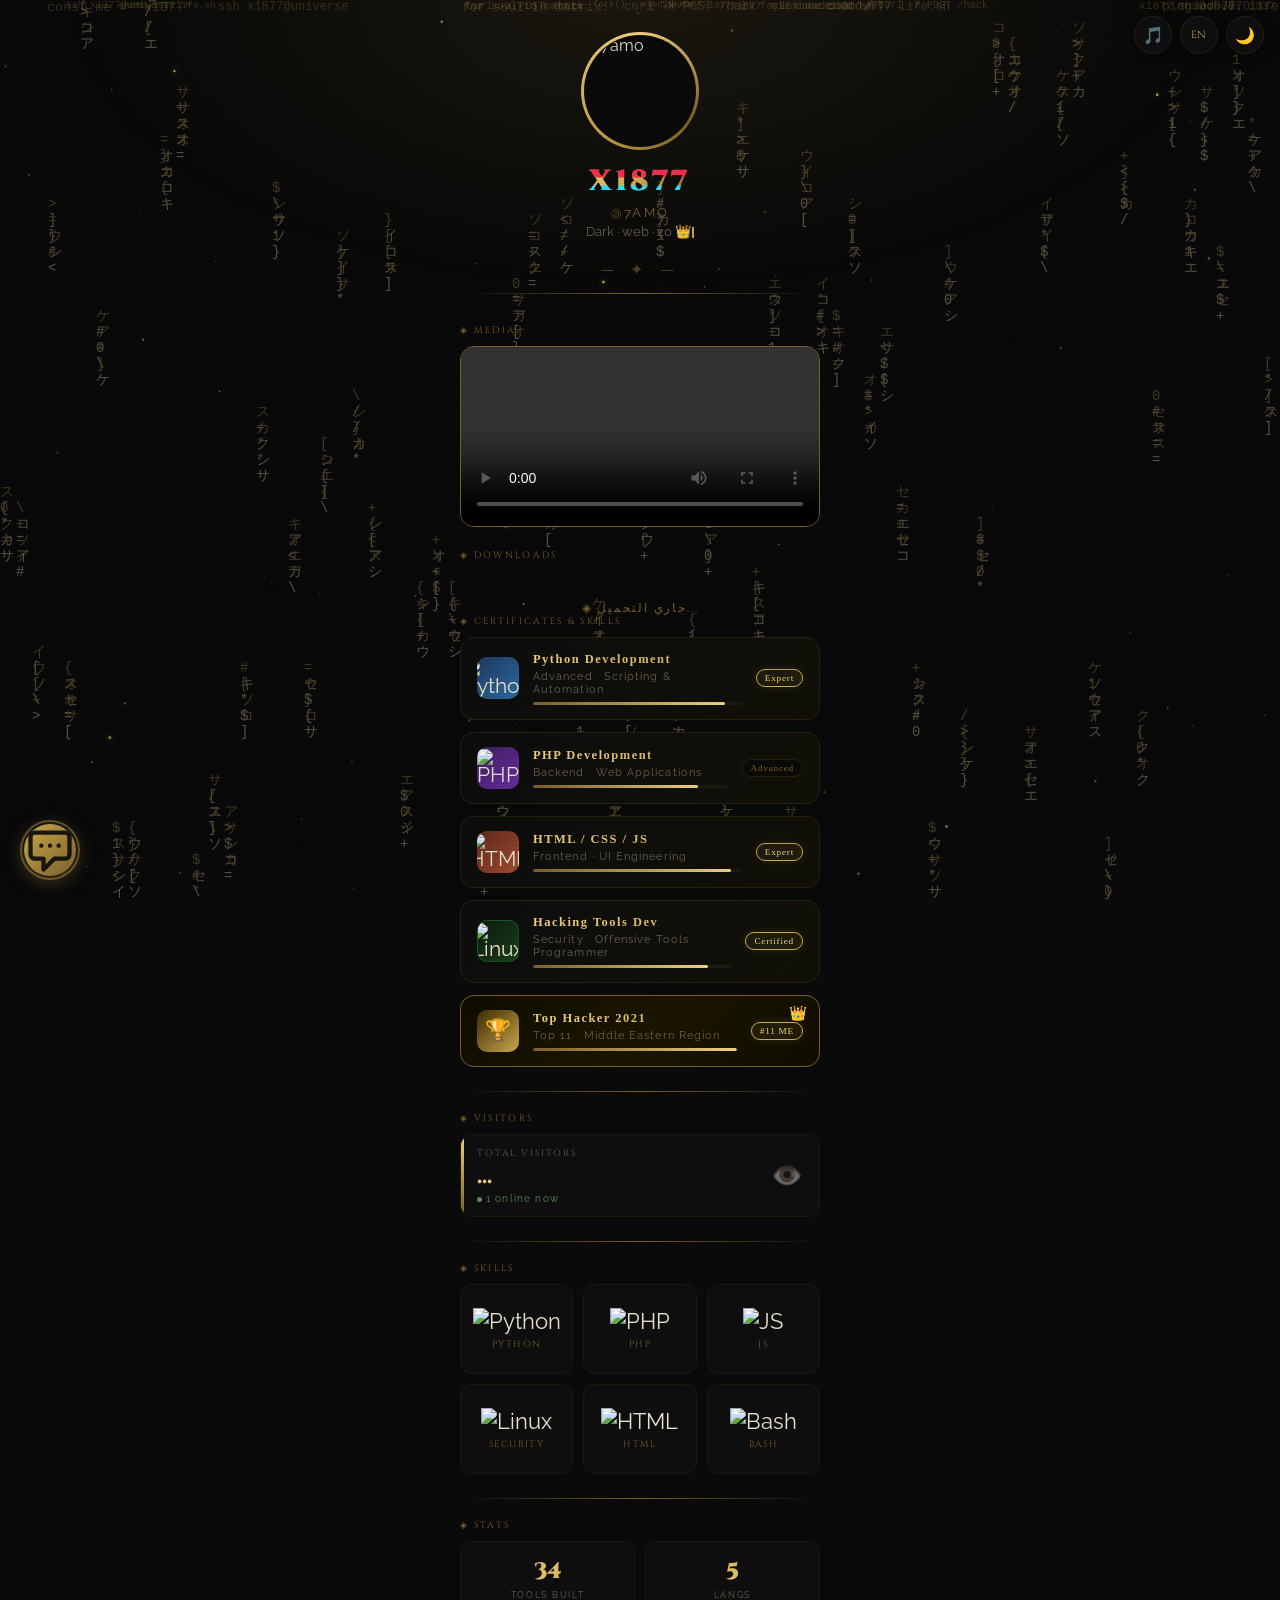
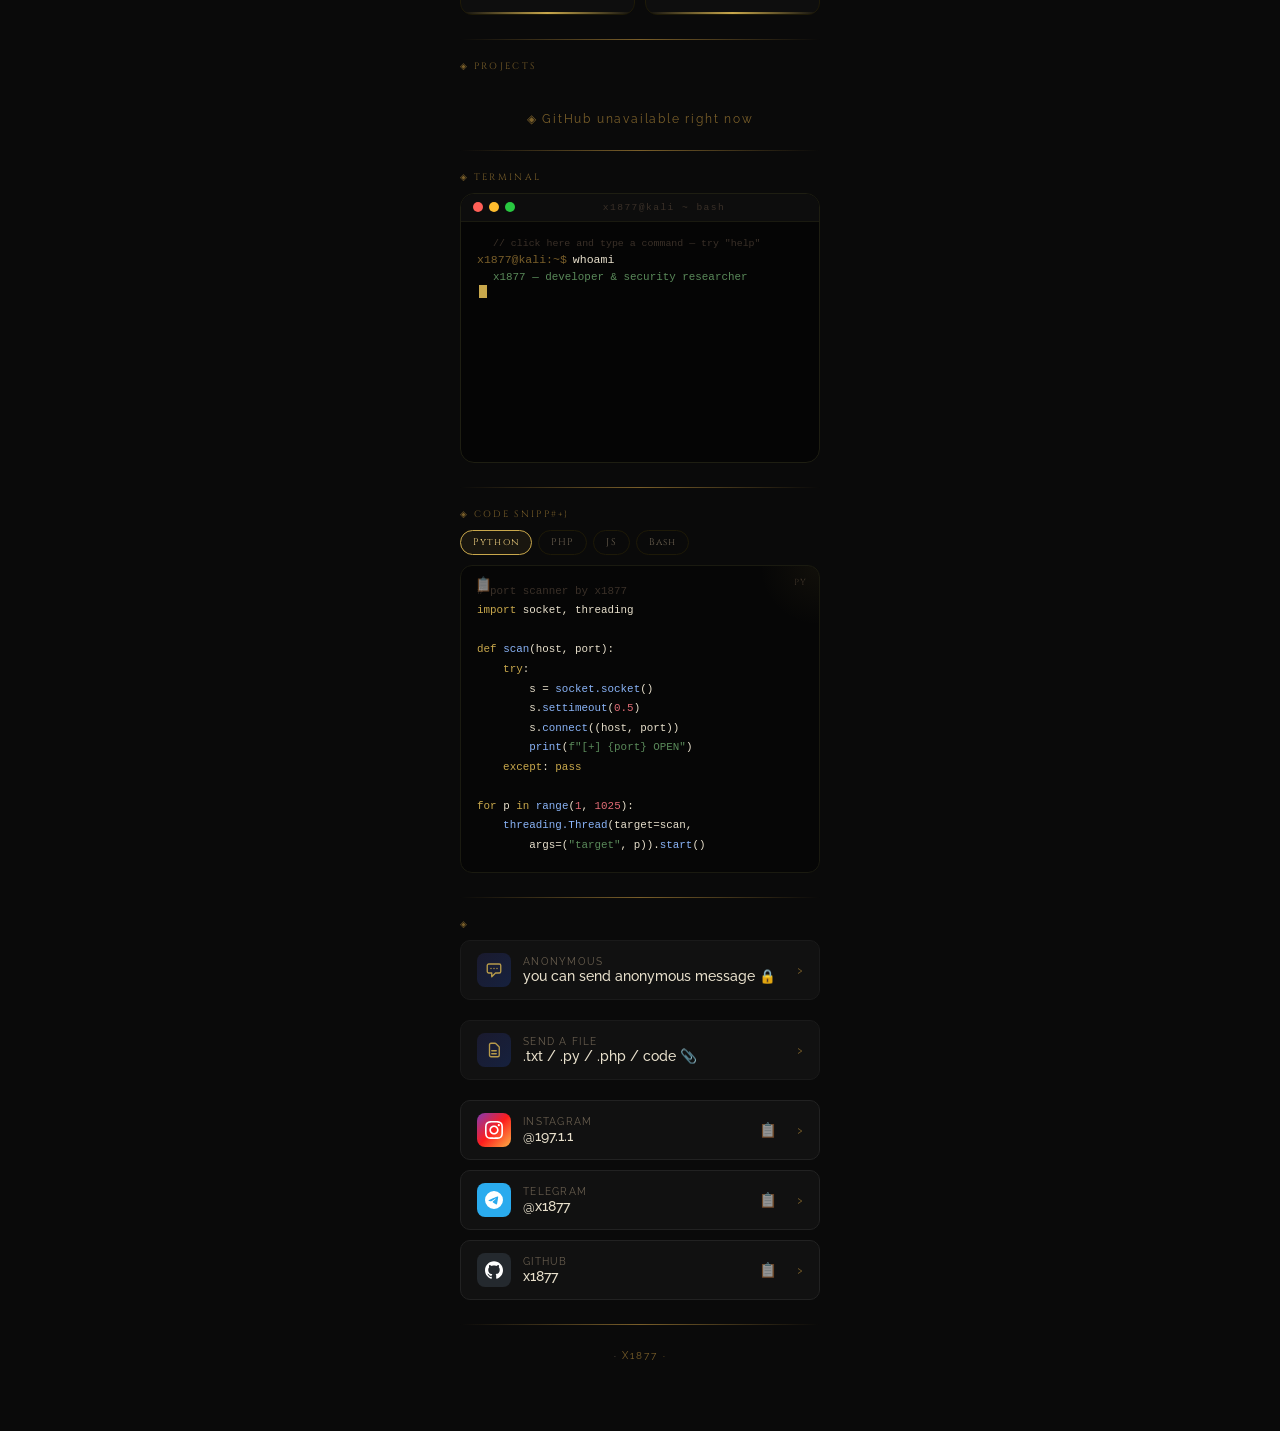
==== commit c9807407: "Add files via upload" ====
--- a/index.html
+++ b/index.html
@@ -493,7 +493,7 @@
 .t-dot { width:10px; height:10px; border-radius:50%; }
 .t-red { background:#ff5f57; } .t-yellow { background:#febc2e; } .t-green { background:#28c840; }
 .t-title { flex:1; text-align:center; font-size:.6rem; color:#3a3028; letter-spacing:.15em; }
-.terminal-body { padding:14px 16px; min-height:160px; max-height:240px; overflow-y:auto; cursor:text; }
+.terminal-body { padding:14px 16px; height:240px; overflow-y:auto; overscroll-behavior:contain; overflow-anchor:none; cursor:text; }
 .t-input { background:transparent; border:none; outline:none; color:#e8e0cc; font-family:inherit; font-size:.72rem; flex:1; caret-color:#c9a84c; min-width:0; }
 .t-hint { color:#3a3028; font-size:.62rem; padding-left:16px; display:block; margin-top:2px; }
 .t-line { font-size:.72rem; line-height:1.9; display:flex; gap:6px; opacity:0; animation:tLineIn .15s ease forwards; }
@@ -562,34 +562,24 @@
 /* ═══════════ NEW FEATURES ═══════════ */
 .reveal{opacity:0;transform:translateY(18px);transition:opacity .6s ease,transform .6s ease}
 .reveal.in{opacity:1;transform:none}
-@media (prefers-reduced-motion:reduce){.reveal{opacity:1;transform:none;transition:none}}
-.av-wrap{transition:transform .15s ease-out;transform-style:preserve-3d;will-change:transform}
-.sys-box{width:100%;background:#0e0e0e;border:1px solid #1e1a08;border-radius:12px;padding:14px;margin-bottom:24px;
-  font-family:'Courier New',monospace;font-size:.72rem;direction:ltr;text-align:left;position:relative;overflow:hidden}
-.sys-box::before{content:'';position:absolute;top:0;left:0;width:100%;height:2px;background:linear-gradient(90deg,transparent,#c9a84c,transparent)}
-.sys-clock{font-family:'Cinzel',serif;font-size:1.7rem;font-weight:900;text-align:center;letter-spacing:.08em;
-  background:linear-gradient(135deg,#f0d080,#c9a84c);-webkit-background-clip:text;-webkit-text-fill-color:transparent;background-clip:text}
-.sys-date{text-align:center;font-size:.6rem;letter-spacing:.2em;color:#6b6050;text-transform:uppercase;margin:2px 0 10px}
-.sys-row{display:flex;justify-content:space-between;gap:12px;padding:6px 0;border-top:1px dashed #1e1a08}
-.sys-k{color:#7a5f2a;flex-shrink:0}
-.sys-v{color:#e8e0cc;text-align:right;word-break:break-word}
-.sys-btns{display:flex;gap:8px;margin-top:10px}
-.sys-btn{flex:1;text-align:center;padding:9px 6px;border:1px solid #2a2010;border-radius:8px;color:#c9a84c;font-size:.68rem;
-  letter-spacing:.08em;cursor:pointer;background:#0a0a0a;transition:.25s;user-select:none}
-.sys-btn:hover{border-color:#c9a84c;box-shadow:0 0 14px rgba(201,168,76,.2)}
-.sys-btn:active{transform:scale(.96)}
-.quote-box{width:100%;margin-bottom:24px;padding:16px 14px;border:1px solid #1e1a08;border-radius:12px;background:#0e0e0e;
-  text-align:center;cursor:pointer;position:relative;transition:.3s}
-.quote-box:hover{border-color:#7a5f2a}
-.quote-text{font-size:.85rem;line-height:1.7;color:#e8e0cc;min-height:3.4em;transition:opacity .3s}
-.quote-text.fade{opacity:0}
-.quote-hint{font-size:.55rem;letter-spacing:.2em;color:#6b6050;margin-top:8px;text-transform:uppercase}
+.av-wrap{transition:transform .15s ease-out;will-change:transform}
 #toTop{position:fixed;bottom:24px;right:24px;z-index:9990;width:44px;height:44px;border-radius:50%;background:#0e0e0e;
   border:1px solid #2a2010;color:#c9a84c;font-size:1.1rem;display:flex;align-items:center;justify-content:center;cursor:pointer;
   opacity:0;pointer-events:none;transform:translateY(14px);transition:.3s;box-shadow:0 2px 12px rgba(0,0,0,.4)}
 #toTop.show{opacity:1;pointer-events:auto;transform:none}
 #toTop:hover{border-color:#c9a84c;box-shadow:0 0 16px rgba(201,168,76,.3)}
+body.light #toTop{background:#ede8dc;border-color:#c9a84c55}
 #rainCanvas{position:fixed;inset:0;width:100%;height:100%;z-index:0;pointer-events:none;opacity:.32}
+/* spotlight that follows the finger / mouse */
+.lb,.chat-send-btn,.project-card{background-image:radial-gradient(circle 130px at var(--mx,-300px) var(--my,-300px),rgba(201,168,76,.14),transparent 70%)}
+.cert-card{background-image:radial-gradient(circle 150px at var(--mx,-300px) var(--my,-300px),rgba(201,168,76,.14),transparent 70%),linear-gradient(135deg,#0d0d0d 0%,#111008 100%)}
+/* tap sparkles */
+.spark{position:fixed;width:5px;height:5px;margin:-2.5px 0 0 -2.5px;border-radius:50%;background:#f0d080;box-shadow:0 0 8px #c9a84c;
+  pointer-events:none;z-index:99990;animation:sparkOut .7s ease-out forwards}
+@keyframes sparkOut{to{transform:translate(var(--dx),var(--dy)) scale(.2);opacity:0}}
+.tap-ring{position:fixed;width:12px;height:12px;margin:-6px 0 0 -6px;border-radius:50%;border:1.5px solid #c9a84c;
+  pointer-events:none;z-index:99990;animation:ringOut .6s ease-out forwards}
+@keyframes ringOut{to{transform:scale(5);opacity:0}}
 #kbHelp{position:fixed;inset:0;z-index:999998;background:rgba(0,0,0,.78);display:none;align-items:center;justify-content:center;padding:20px}
 #kbHelp.open{display:flex}
 .kb-box{background:#0d0d0d;border:1px solid #3a3020;border-radius:14px;padding:20px;max-width:320px;width:100%;
@@ -597,9 +587,7 @@
 .kb-title{font-family:'Cinzel',serif;color:#c9a84c;letter-spacing:.2em;font-size:.75rem;margin-bottom:12px;text-align:center}
 .kb-row{display:flex;justify-content:space-between;padding:6px 0;font-size:.74rem;color:#e8e0cc;border-top:1px dashed #1e1a08}
 .kb-row kbd{background:#1a1608;border:1px solid #3a3020;border-radius:5px;padding:1px 8px;color:#f0d080;font-family:inherit}
-body.light .sys-box,body.light .quote-box,body.light #toTop,body.light .sys-btn{background:#ede8dc;border-color:#c9a84c55}
-body.light .sys-v,body.light .quote-text{color:#1a1208}
-body.light .sys-date,body.light .quote-hint{color:#7a5f2a}
+@media (prefers-reduced-motion:reduce){.reveal{opacity:1;transform:none;transition:none}.spark,.tap-ring{display:none}}
 </style>
 
 </head>
@@ -897,28 +885,6 @@
   </div>
 
   <div class="div"></div>
-  <div class="sec" data-i18n="sec-sys">◈ System</div>
-  <div class="sys-box">
-    <div class="sys-clock" id="sysClock">--:--:--</div>
-    <div class="sys-date" id="sysDate"></div>
-    <div class="sys-row"><span class="sys-k">session</span><span class="sys-v" id="sysSession">00:00</span></div>
-    <div class="sys-row"><span class="sys-k">os / browser</span><span class="sys-v" id="sysUA">…</span></div>
-    <div class="sys-row"><span class="sys-k">screen</span><span class="sys-v" id="sysScreen">…</span></div>
-    <div class="sys-row"><span class="sys-k">network</span><span class="sys-v" id="sysNet">…</span></div>
-    <div class="sys-row"><span class="sys-k">battery</span><span class="sys-v" id="sysBat">n/a</span></div>
-    <div class="sys-btns">
-      <div class="sys-btn" id="btnShare">⇪ Share</div>
-      <div class="sys-btn" id="btnRain">▓ Matrix</div>
-      <div class="sys-btn" id="btnKeys">⌨ Keys</div>
-    </div>
-  </div>
-  <div class="sec" data-i18n="sec-quote">◈ Quote</div>
-  <div class="quote-box" id="quoteBox">
-    <div class="quote-text" id="quoteText"></div>
-    <div class="quote-hint" data-i18n="quote-hint">tap for another</div>
-  </div>
-
-  <div class="div"></div>
   <div class="sec">◈</div>
   <div class="links">
     <div class="chat-send-btn" onclick="openChatModal()">
@@ -1509,9 +1475,6 @@
     'sec-stats':    '◈ Stats',
     'sec-projects': '◈ Projects',
     'sec-terminal': '◈ Terminal',
-    'sec-sys': '◈ System',
-    'sec-quote': '◈ Quote',
-    'quote-hint': 'tap for another',
     'sec-snippets': '◈ Code Snippets',
     'vis-label':    'Total Visitors',
     'vis-online':   'online now',
@@ -1560,9 +1523,6 @@
     'sec-stats':    '◈ الإحصائيات',
     'sec-projects': '◈ المشاريع',
     'sec-terminal': '◈ الطرفية',
-    'sec-sys': '◈ النظام',
-    'sec-quote': '◈ اقتباس',
-    'quote-hint': 'اضغط لاقتباس ثاني',
     'sec-snippets': '◈ أكواد برمجية',
     'vis-label':    'إجمالي الزوار',
     'vis-online':   'متصل الآن',
@@ -1709,7 +1669,7 @@
     setTimeout(() => c.remove(), 4000);
   }
 }
-window.addEventListener('load', () => setTimeout(launchConfetti, 300));
+// confetti on load removed
 
 // ── Visitor Counter (Firebase — real) ──
 async function initVisitor() {
@@ -1927,7 +1887,7 @@
   contact:'→ t.me/x1877',
   'hire me':'let\'s talk → t.me/x1877 📩',
   hire:'let\'s talk → t.me/x1877 📩',
-  help:'available: help, whoami, skills, projects, contact, neofetch, date, uptime, quote, joke, theme, lang, rain, ping, echo, history, share, sudo, matrix, clear',
+  help:'available: help, whoami, skills, projects, contact, neofetch, date, uptime, joke, theme, lang, rain, ping, echo, history, sudo, matrix, clear',
 };
 function runTermCommand(raw){
   const body=document.getElementById('terminalBody');
@@ -1983,7 +1943,7 @@
     } else if(e.key==='Tab'){
       e.preventDefault();
       const v=input.value.trim().toLowerCase(); if(!v)return;
-      const all=Object.keys(termCommands).concat(['neofetch','date','uptime','quote','joke','theme','lang','rain','ping','echo','history','share','matrix','clear']);
+      const all=Object.keys(termCommands).concat(['neofetch','date','uptime','joke','theme','lang','rain','ping','echo','history','matrix','clear']);
       const m=all.filter(c=>c.startsWith(v)); if(m.length===1) input.value=m[0];
     }
   });
@@ -2141,52 +2101,13 @@
 // ═══════════ NEW FEATURES ═══════════
 (function(){
   const $=id=>document.getElementById(id);
-  const isAr=()=>typeof currentLang!=='undefined' && currentLang==='ar';
-  const pad=n=>String(n).padStart(2,'0');
+  const reduce=matchMedia('(prefers-reduced-motion:reduce)').matches;
   const t0=Date.now();
 
-  // ── Live clock + session timer ──
-  function tick(){
-    const d=new Date();
-    $('sysClock').textContent=pad(d.getHours())+':'+pad(d.getMinutes())+':'+pad(d.getSeconds());
-    $('sysDate').textContent=d.toLocaleDateString(isAr()?'ar-IQ':'en-GB',{weekday:'long',day:'numeric',month:'long',year:'numeric'});
-    const sec=Math.floor((Date.now()-t0)/1000);
-    $('sysSession').textContent=pad(Math.floor(sec/60))+':'+pad(sec%60);
-  }
-  tick(); setInterval(tick,1000);
-
-  // ── Device info ──
-  function parseUA(){
-    const u=navigator.userAgent;
-    const os=/Android/i.test(u)?'Android':/iPhone|iPad|iPod/i.test(u)?'iOS':/Windows/i.test(u)?'Windows':/Mac OS/i.test(u)?'macOS':/Linux/i.test(u)?'Linux':'Unknown';
-    const br=/Edg\//.test(u)?'Edge':/OPR\//.test(u)?'Opera':/Firefox\//.test(u)?'Firefox':/Chrome\//.test(u)?'Chrome':/Safari\//.test(u)?'Safari':'Browser';
-    return os+' · '+br;
-  }
-  $('sysUA').textContent=parseUA();
-  $('sysScreen').textContent=screen.width+'×'+screen.height+' @'+(window.devicePixelRatio||1)+'x';
-  function net(){
-    const c=navigator.connection||{};
-    $('sysNet').textContent=(navigator.onLine?'online':'offline')+(c.effectiveType?' · '+c.effectiveType:'');
-  }
-  net(); addEventListener('online',net); addEventListener('offline',net);
-  if(navigator.getBattery){
-    navigator.getBattery().then(b=>{
-      const up=()=>{$('sysBat').textContent=Math.round(b.level*100)+'%'+(b.charging?' ⚡':'');};
-      up(); b.addEventListener('levelchange',up); b.addEventListener('chargingchange',up);
-    }).catch(()=>{});
-  }
-
-  // ── Share / copy ──
-  function shareSite(){
-    const data={title:'X1877',url:location.href};
-    if(navigator.share){ navigator.share(data).catch(()=>{}); }
-    else if(window.copyText){ copyText(location.href,null); }
-  }
-  $('btnShare').addEventListener('click',shareSite);
-
-  // ── Matrix rain ──
-  let rainOn=false, rainRaf=null, rc=null, rx=null, cols=[];
+  // ── Matrix rain (always on; bright head glyph, speeds up while scrolling) ──
+  let rainOn=false, rainRaf=null, rc=null, rx=null, cols=[], boost=0;
   const glyphs='01アイウエオカキクケコサシスセソ{}[]<>/\\$#=+*';
+  const rg=()=>glyphs[Math.floor(Math.random()*glyphs.length)];
   function rainInit(){
     if(!rc){
       rc=document.createElement('canvas'); rc.id='rainCanvas'; document.body.insertBefore(rc,document.body.firstChild);
@@ -2196,43 +2117,33 @@
     cols=Array(Math.floor(rc.width/16)).fill(0).map(()=>Math.random()*rc.height/16);
   }
   function rainDraw(){
-    rx.fillStyle='rgba(10,10,10,0.08)'; rx.fillRect(0,0,rc.width,rc.height);
-    rx.fillStyle='#c9a84c'; rx.font='14px monospace';
-    cols.forEach((y,i)=>{
-      rx.fillText(glyphs[Math.floor(Math.random()*glyphs.length)],i*16,y*16);
-      cols[i]=(y*16>rc.height&&Math.random()>.975)?0:y+1;
-    });
+    rx.fillStyle=document.body.classList.contains('light')?'rgba(245,240,232,0.08)':'rgba(10,10,10,0.08)';
+    rx.fillRect(0,0,rc.width,rc.height);
+    rx.font='14px monospace';
+    const passes=boost>0.5?2:1; boost*=0.94;
+    for(let p=0;p<passes;p++){
+      cols.forEach((y,i)=>{
+        const py=Math.floor(y);
+        rx.fillStyle='#c9a84c'; rx.fillText(rg(),i*16,(py-1)*16);
+        rx.fillStyle='#fff1c4'; rx.fillText(rg(),i*16,py*16);
+        cols[i]=(py*16>rc.height&&Math.random()>.975)?0:y+1;
+      });
+    }
     rainRaf=requestAnimationFrame(rainDraw);
   }
   function setRain(on){
     rainOn=on;
     if(on){ rainInit(); rc.style.display='block'; if(!rainRaf) rainDraw(); }
     else { if(rainRaf){cancelAnimationFrame(rainRaf);rainRaf=null;} if(rc) rc.style.display='none'; }
-    $('btnRain').style.borderColor=on?'#c9a84c':'';
   }
   addEventListener('resize',()=>{ if(rainOn) rainInit(); });
   document.addEventListener('visibilitychange',()=>{
     if(!rainOn) return;
     if(document.hidden){ cancelAnimationFrame(rainRaf); rainRaf=null; } else if(!rainRaf) rainDraw();
   });
+  addEventListener('scroll',()=>{ boost=Math.min(boost+1.2,6); },{passive:true});
   const toggleRain=()=>{ setRain(!rainOn); if(window.showAchToast) showAchToast(rainOn?'▓ Matrix ON':'▓ Matrix OFF',1400); };
-  $('btnRain').addEventListener('click',toggleRain);
-
-  // ── Quotes ──
-  const quotes={
-    en:['Talk is cheap. Ship the code.','Every bug is a lesson wearing a disguise.','Security is a habit, not a feature.','Make it work, make it right, make it fast.','The best exploit is a well-read manual.','Curiosity is the only root access that matters.','Weak passwords are just open doors with a sign on them.','Break things on your own machine first.'],
-    ar:['الكلام رخيص، وريني الكود.','كل باگ هو درس متنكر.','الأمان عادة مو ميزة.','خليه يشتغل، بعدين خليه صح، بعدين خليه سريع.','أقوى ثغرة هي دليل مقروء زين.','الفضول هو الـ root الحقيقي.','الباسوردات الضعيفة هي أبواب مفتوحة مكتوب عليها أهلاً.','خرّب على جهازك أول شي.']
-  };
-  let qi=Math.floor(Math.random()*quotes.en.length);
-  function showQuote(next){
-    const el=$('quoteText'); const list=quotes[isAr()?'ar':'en'];
-    if(next) qi=(qi+1)%list.length;
-    el.classList.add('fade');
-    setTimeout(()=>{ el.textContent='“'+list[qi%list.length]+'”'; el.classList.remove('fade'); },next?250:0);
-  }
-  showQuote(false);
-  $('quoteBox').addEventListener('click',()=>showQuote(true));
-  $('langBtn').addEventListener('click',()=>setTimeout(()=>{showQuote(false);tick();},50));
+  setRain(true);
 
   // ── Back to top ──
   const topBtn=$('toTop');
@@ -2242,14 +2153,68 @@
   // ── Scroll reveal ──
   if('IntersectionObserver' in window){
     const io=new IntersectionObserver(es=>es.forEach(e=>{ if(e.isIntersecting){e.target.classList.add('in');io.unobserve(e.target);} }),{threshold:.12});
-    document.querySelectorAll('.card > .sec, .vbox, .certs-section, .visitor-box, .flip-section, .stat-box, .terminal-box, .snippet-box, .sys-box, .quote-box, .links').forEach(el=>{
+    document.querySelectorAll('.card > .sec, .vbox, .certs-section, .visitor-box, .flip-section, .stat-box, .terminal-box, .snippet-box, .links').forEach(el=>{
       el.classList.add('reveal'); io.observe(el);
     });
   }
 
-  // ── Avatar 3D tilt ──
+  // ── Decrypt / scramble effect on section titles ──
+  const finalText=el=>{
+    const k=el.dataset.i18n;
+    try{ if(k && translations[currentLang] && translations[currentLang][k]!==undefined) return translations[currentLang][k]; }catch(e){}
+    return el.dataset.orig||el.textContent;
+  };
+  function scramble(el){
+    const target=finalText(el); if(!target||target.trim().length<3||reduce) return;
+    const chars='01#$%&*<>/{}[]=+';
+    const start=performance.now(), dur=800;
+    (function step(now){
+      const f=Math.min(1,(now-start)/dur), keep=Math.floor(target.length*f);
+      let out='';
+      for(let i=0;i<target.length;i++){
+        const c=target[i];
+        out+= (i<keep||c===' '||c==='◈') ? c : chars[Math.floor(Math.random()*chars.length)];
+      }
+      el.textContent=out;
+      if(f<1) requestAnimationFrame(step); else el.textContent=finalText(el);
+    })(start);
+  }
+  if('IntersectionObserver' in window){
+    const so=new IntersectionObserver(es=>es.forEach(e=>{ if(e.isIntersecting){scramble(e.target);so.unobserve(e.target);} }),{threshold:.6});
+    document.querySelectorAll('.card > .sec').forEach(el=>{ if(el.textContent.trim().length>2){ el.dataset.orig=el.textContent; so.observe(el); } });
+  }
+
+  // ── Spotlight glow on cards (follows finger / mouse) ──
+  const glowSel='.lb,.chat-send-btn,.project-card,.cert-card';
+  function glow(e){
+    const el=e.target.closest&&e.target.closest(glowSel); if(!el) return;
+    const r=el.getBoundingClientRect();
+    el.style.setProperty('--mx',(e.clientX-r.left)+'px');
+    el.style.setProperty('--my',(e.clientY-r.top)+'px');
+  }
+  document.addEventListener('pointermove',glow,{passive:true});
+  document.addEventListener('pointerdown',glow,{passive:true});
+
+  // ── Tap sparkles ──
+  if(!reduce){
+    document.addEventListener('pointerdown',e=>{
+      if(e.target.closest&&e.target.closest('input,textarea,video,audio,select')) return;
+      const ring=document.createElement('div'); ring.className='tap-ring';
+      ring.style.left=e.clientX+'px'; ring.style.top=e.clientY+'px';
+      document.body.appendChild(ring); setTimeout(()=>ring.remove(),650);
+      for(let i=0;i<7;i++){
+        const sp=document.createElement('div'); sp.className='spark';
+        const a=Math.random()*Math.PI*2, d=24+Math.random()*34;
+        sp.style.left=e.clientX+'px'; sp.style.top=e.clientY+'px';
+        sp.style.setProperty('--dx',Math.cos(a)*d+'px'); sp.style.setProperty('--dy',Math.sin(a)*d+'px');
+        document.body.appendChild(sp); setTimeout(()=>sp.remove(),750);
+      }
+    },{passive:true});
+  }
+
+  // ── Avatar tilt (desktop) ──
   const av=document.querySelector('.av-wrap');
-  if(av && matchMedia('(hover:hover)').matches){
+  if(av && !reduce && matchMedia('(hover:hover)').matches){
     addEventListener('mousemove',e=>{
       const r=av.getBoundingClientRect(), dx=(e.clientX-(r.left+r.width/2))/innerWidth, dy=(e.clientY-(r.top+r.height/2))/innerHeight;
       av.style.transform='perspective(500px) rotateY('+(dx*28)+'deg) rotateX('+(-dy*28)+'deg)';
@@ -2258,8 +2223,7 @@
 
   // ── Keyboard shortcuts ──
   const kb=$('kbHelp');
-  const openKb=()=>kb.classList.add('open'), closeKb=()=>kb.classList.remove('open');
-  $('btnKeys').addEventListener('click',openKb);
+  const closeKb=()=>kb.classList.remove('open');
   kb.addEventListener('click',e=>{ if(e.target===kb) closeKb(); });
   document.addEventListener('keydown',e=>{
     if(e.ctrlKey||e.metaKey||e.altKey) return;
@@ -2278,6 +2242,12 @@
   });
 
   // ── Extra terminal commands ──
+  function parseUA(){
+    const u=navigator.userAgent;
+    const os=/Android/i.test(u)?'Android':/iPhone|iPad|iPod/i.test(u)?'iOS':/Windows/i.test(u)?'Windows':/Mac OS/i.test(u)?'macOS':/Linux/i.test(u)?'Linux':'Unknown';
+    const br=/Edg\//.test(u)?'Edge':/OPR\//.test(u)?'Opera':/Firefox\//.test(u)?'Firefox':/Chrome\//.test(u)?'Chrome':/Safari\//.test(u)?'Safari':'Browser';
+    return os+' · '+br;
+  }
   window._termExtra=function(key,raw,out){
     const [c,...rest]=raw.trim().split(/\s+/); const arg=rest.join(' ');
     switch(c.toLowerCase()){
@@ -2287,12 +2257,10 @@
         return true;
       case 'date': case 'time': out.textContent=new Date().toString(); return true;
       case 'uptime': out.textContent='up '+Math.floor((Date.now()-t0)/1000)+' seconds (this session)'; return true;
-      case 'quote': { const l=quotes.en; out.textContent='“'+l[Math.floor(Math.random()*l.length)]+'”'; return true; }
       case 'joke': { const j=['There are 10 types of people: those who read binary and those who don\'t.','A SQL query walks into a bar, sees two tables and asks: "Can I join you?"','It works on my machine. — every developer, ever','!false — it\'s funny because it\'s true.']; out.textContent=j[Math.floor(Math.random()*j.length)]; return true; }
       case 'theme': toggleTheme(); out.textContent='theme switched'; return true;
       case 'lang': toggleLang(); out.textContent='language switched'; return true;
       case 'rain': toggleRain(); out.textContent='matrix rain '+(rainOn?'on':'off'); return true;
-      case 'share': shareSite(); out.textContent='sharing…'; return true;
       case 'echo': out.textContent=arg; return true;
       case 'history': out.style.whiteSpace='pre'; out.textContent=(window._termHist||[]).map((h,i)=>(i+1)+'  '+h).join('\n'); return true;
       case 'ping': {
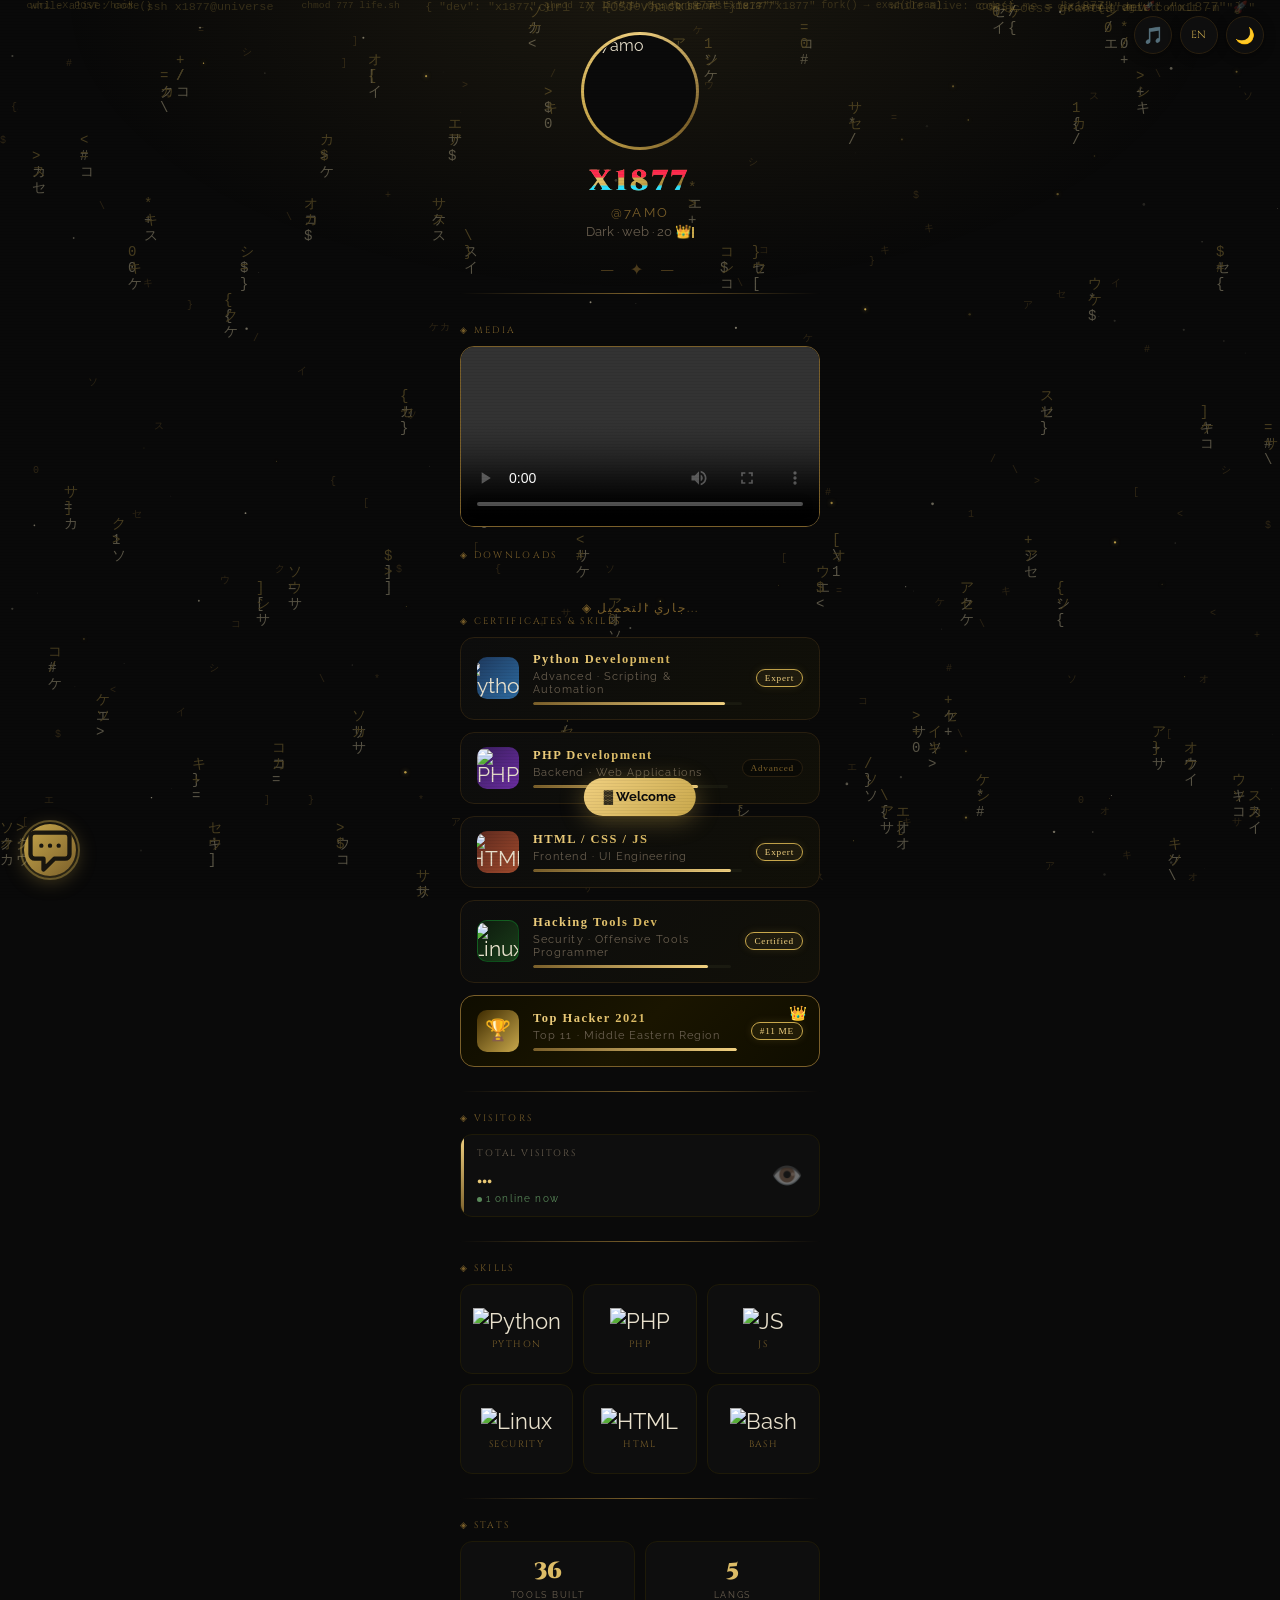
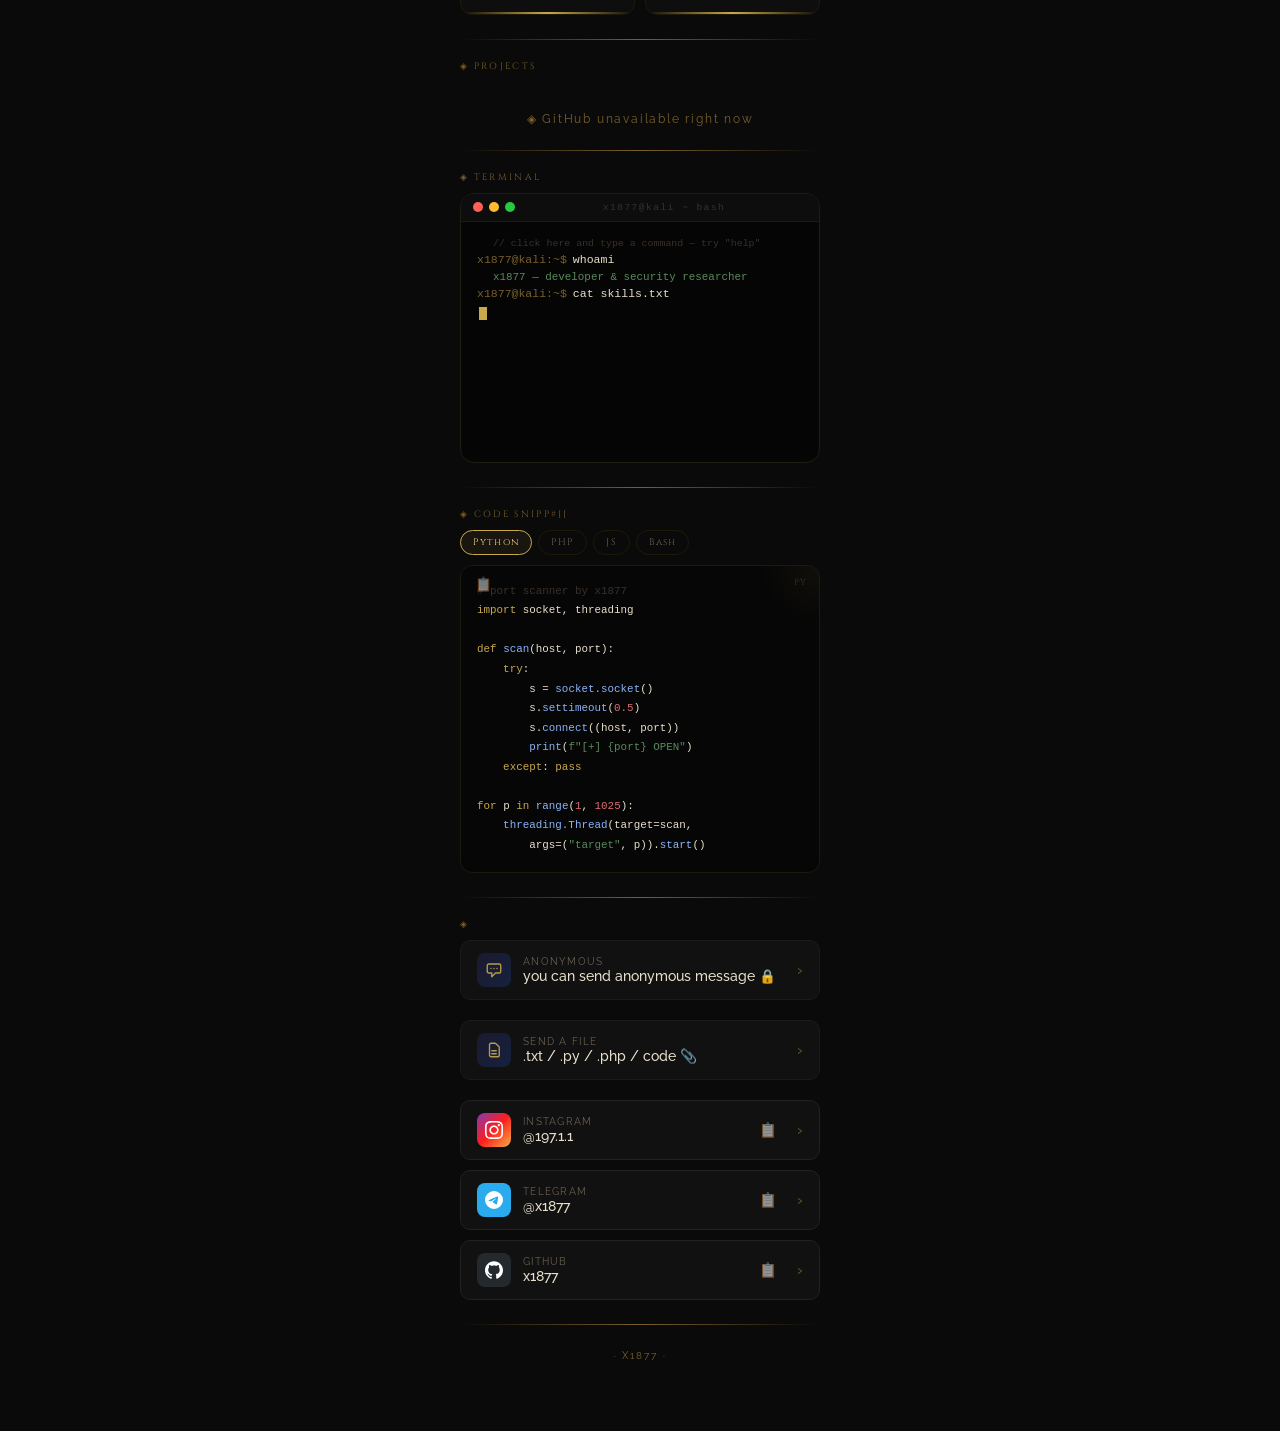
==== commit 2ec2fccb: "Add files via upload" ====
--- a/index.html
+++ b/index.html
@@ -587,7 +587,14 @@
 .kb-title{font-family:'Cinzel',serif;color:#c9a84c;letter-spacing:.2em;font-size:.75rem;margin-bottom:12px;text-align:center}
 .kb-row{display:flex;justify-content:space-between;padding:6px 0;font-size:.74rem;color:#e8e0cc;border-top:1px dashed #1e1a08}
 .kb-row kbd{background:#1a1608;border:1px solid #3a3020;border-radius:5px;padding:1px 8px;color:#f0d080;font-family:inherit}
-@media (prefers-reduced-motion:reduce){.reveal{opacity:1;transform:none;transition:none}.spark,.tap-ring{display:none}}
+@keyframes ringPulse{0%,100%{filter:drop-shadow(0 0 4px rgba(201,168,76,.35))}50%{filter:drop-shadow(0 0 16px rgba(240,208,128,.85))}}
+body.music .av-ring{animation:spin 7s linear infinite,ringPulse .9s ease-in-out infinite}
+#glitchFlash{position:fixed;inset:0;z-index:99997;pointer-events:none;opacity:0;
+  background:repeating-linear-gradient(0deg,rgba(201,168,76,.18) 0 3px,rgba(0,0,0,0) 3px 7px)}
+#glitchFlash.on{animation:glitchFx .4s steps(2,end)}
+@keyframes glitchFx{0%{opacity:1;transform:translateX(-6px)}30%{opacity:.9;transform:translateX(7px) skewX(3deg);filter:hue-rotate(60deg)}60%{opacity:.7;transform:translateX(-4px);filter:hue-rotate(160deg)}100%{opacity:0;transform:none}}
+.av-wrap{cursor:pointer}
+@media (prefers-reduced-motion:reduce){.reveal{opacity:1;transform:none;transition:none}.spark,.tap-ring,#glitchFlash{display:none}body.music .av-ring{animation:spin 7s linear infinite}}
 </style>
 
 </head>
@@ -926,6 +933,7 @@
   </div>
   <div id="copyToast">Copied ✓</div>
   <div id="toTop" title="Top">↑</div>
+  <div id="glitchFlash"></div>
   <div id="achToast"></div>
   <div class="div"></div>
   <div class="footer"> · <b class="secret-trigger" onclick="openInbox()">X1877 · </b></div>
@@ -1887,7 +1895,7 @@
   contact:'→ t.me/x1877',
   'hire me':'let\'s talk → t.me/x1877 📩',
   hire:'let\'s talk → t.me/x1877 📩',
-  help:'available: help, whoami, skills, projects, contact, neofetch, date, uptime, joke, theme, lang, rain, ping, echo, history, sudo, matrix, clear',
+  help:'available: help, whoami, skills, projects, contact, neofetch, date, uptime, joke, theme, lang, rain, color, hack, calc, coffee, flip, ping, echo, history, sudo, matrix, clear',
 };
 function runTermCommand(raw){
   const body=document.getElementById('terminalBody');
@@ -1943,7 +1951,7 @@
     } else if(e.key==='Tab'){
       e.preventDefault();
       const v=input.value.trim().toLowerCase(); if(!v)return;
-      const all=Object.keys(termCommands).concat(['neofetch','date','uptime','joke','theme','lang','rain','ping','echo','history','matrix','clear']);
+      const all=Object.keys(termCommands).concat(['neofetch','date','uptime','joke','theme','lang','rain','color','hack','calc','coffee','flip','ping','echo','history','matrix','clear']);
       const m=all.filter(c=>c.startsWith(v)); if(m.length===1) input.value=m[0];
     }
   });
@@ -2105,9 +2113,14 @@
   const t0=Date.now();
 
   // ── Matrix rain (always on; bright head glyph, speeds up while scrolling) ──
-  let rainOn=false, rainRaf=null, rc=null, rx=null, cols=[], boost=0;
+  let rainOn=false, rainRaf=null, rc=null, rx=null, cols=[], cols2=[], boost=0;
   const glyphs='01アイウエオカキクケコサシスセソ{}[]<>/\\$#=+*';
   const rg=()=>glyphs[Math.floor(Math.random()*glyphs.length)];
+  const palettes=[{n:'gold',b:'#c9a84c',h:'#fff1c4',d:'#7a5f2a'},{n:'green',b:'#1fbf4a',h:'#d8ffe0',d:'#14702c'},{n:'red',b:'#c92c2c',h:'#ffd5d5',d:'#7a1a1a'},{n:'ice',b:'#3aa0d8',h:'#dff4ff',d:'#1f6a8f'}];
+  let pi=0; try{pi=+localStorage.getItem('rainColor')||0;}catch(e){} if(pi<0||pi>=palettes.length) pi=0;
+  let rainC=palettes[pi];
+  function setRainByName(n,persist){ const k=palettes.findIndex(x=>x.n===n); if(k<0) return; rainC=palettes[k]; if(persist){ pi=k; try{localStorage.setItem('rainColor',pi);}catch(e){} } }
+  function cycleRain(){ pi=(pi+1)%palettes.length; rainC=palettes[pi]; try{localStorage.setItem('rainColor',pi);}catch(e){} return rainC.n; }
   function rainInit(){
     if(!rc){
       rc=document.createElement('canvas'); rc.id='rainCanvas'; document.body.insertBefore(rc,document.body.firstChild);
@@ -2115,17 +2128,20 @@
     }
     rc.width=innerWidth; rc.height=innerHeight;
     cols=Array(Math.floor(rc.width/16)).fill(0).map(()=>Math.random()*rc.height/16);
+    cols2=Array(Math.floor(rc.width/11)).fill(0).map(()=>Math.random()*rc.height/11);
   }
   function rainDraw(){
     rx.fillStyle=document.body.classList.contains('light')?'rgba(245,240,232,0.08)':'rgba(10,10,10,0.08)';
     rx.fillRect(0,0,rc.width,rc.height);
+    rx.font='10px monospace'; rx.fillStyle=rainC.d;
+    cols2.forEach((y,i)=>{ const py=Math.floor(y); rx.fillText(rg(),i*11,py*11); cols2[i]=(py*11>rc.height&&Math.random()>.97)?0:y+.45; });
     rx.font='14px monospace';
     const passes=boost>0.5?2:1; boost*=0.94;
     for(let p=0;p<passes;p++){
       cols.forEach((y,i)=>{
         const py=Math.floor(y);
-        rx.fillStyle='#c9a84c'; rx.fillText(rg(),i*16,(py-1)*16);
-        rx.fillStyle='#fff1c4'; rx.fillText(rg(),i*16,py*16);
+        rx.fillStyle=rainC.b; rx.fillText(rg(),i*16,(py-1)*16);
+        rx.fillStyle=rainC.h; rx.fillText(rg(),i*16,py*16);
         cols[i]=(py*16>rc.height&&Math.random()>.975)?0:y+1;
       });
     }
@@ -2144,6 +2160,59 @@
   addEventListener('scroll',()=>{ boost=Math.min(boost+1.2,6); },{passive:true});
   const toggleRain=()=>{ setRain(!rainOn); if(window.showAchToast) showAchToast(rainOn?'▓ Matrix ON':'▓ Matrix OFF',1400); };
   setRain(true);
+
+  // ── Rain follows your finger / mouse ──
+  function feedRain(e){
+    if(!rainOn||!cols.length) return;
+    const c=Math.floor(e.clientX/16), r=e.clientY/16;
+    for(let k=-1;k<=1;k++){ if(cols[c+k]!==undefined) cols[c+k]=r; }
+  }
+  document.addEventListener('pointerdown',feedRain,{passive:true});
+  document.addEventListener('pointermove',e=>{ if(e.pointerType==='mouse'||e.buttons) feedRain(e); },{passive:true});
+
+  // ── Tap the avatar → change Matrix colour ──
+  const avEl=document.querySelector('.av-wrap');
+  if(avEl) avEl.addEventListener('click',()=>{
+    const n=cycleRain(); if(window.showAchToast) showAchToast('▓ Matrix: '+n,1400);
+  });
+
+  // ── Glitch flash when switching theme / language ──
+  const gf=$('glitchFlash');
+  function flash(){ if(reduce||!gf) return; gf.classList.remove('on'); void gf.offsetWidth; gf.classList.add('on'); }
+  // ── Avatar ring pulses while music plays ──
+  const bgm=$('bgMusic');
+  if(bgm){
+    const syncMusic=()=>document.body.classList.toggle('music',!bgm.paused);
+    bgm.addEventListener('play',syncMusic); bgm.addEventListener('pause',syncMusic); bgm.addEventListener('ended',syncMusic);
+    syncMusic();
+  }
+
+  // ── Secret: tap the name 7 times → ROOT mode ──
+  const nameEl=$('glitchName'); let nt=0, ntT=null;
+  if(nameEl) nameEl.addEventListener('click',()=>{
+    nt++; clearTimeout(ntT); ntT=setTimeout(()=>{nt=0;},2500);
+    if(nt>=7){
+      nt=0; setRainByName('green',false); flash();
+      if(window.showAchToast) showAchToast('⚠ ROOT ACCESS GRANTED',2600);
+      if(window._spawnCode) for(let i=0;i<40;i++) setTimeout(window._spawnCode,i*30);
+    }
+  });
+
+  // ── Welcome toast with visit count ──
+  function welcome(){
+    setTimeout(()=>{
+      let n=1; try{ n=(+localStorage.getItem('visits')||0)+1; localStorage.setItem('visits',n); }catch(e){}
+      if(!window.showAchToast) return;
+      const ar=(typeof currentLang!=='undefined'&&currentLang==='ar');
+      showAchToast(n===1?(ar?'▓ أهلاً بيك':'▓ Welcome'):(ar?'▓ أهلاً بيك مرة ثانية · زيارة #'+n:'▓ Welcome back · visit #'+n),2400);
+    },1500);
+  }
+  if(document.readyState==='complete') welcome(); else addEventListener('load',welcome);
+
+  ['toggleTheme','toggleLang'].forEach(n=>{
+    const f=window[n];
+    if(typeof f==='function') window[n]=function(){ flash(); return f.apply(this,arguments); };
+  });
 
   // ── Back to top ──
   const topBtn=$('toTop');
@@ -2262,6 +2331,27 @@
       case 'lang': toggleLang(); out.textContent='language switched'; return true;
       case 'rain': toggleRain(); out.textContent='matrix rain '+(rainOn?'on':'off'); return true;
       case 'echo': out.textContent=arg; return true;
+      case 'coffee':
+        out.style.whiteSpace='pre'; out.textContent='    ( (\n     ) )\n  .______.\n  |      |]\n  \\      /\n   `----\'\n  coffee.exe — ready ☕'; return true;
+      case 'flip': out.textContent=Math.random()<.5?'HEADS':'TAILS'; return true;
+      case 'calc': {
+        if(!arg||arg.length>60||!/^[0-9+\-*/().%\s]+$/.test(arg)){ out.textContent='usage: calc 12*(3+4)'; return true; }
+        try{ const r=Function('"use strict";return ('+arg+')')(); out.textContent=(typeof r==='number'&&isFinite(r))?String(r):'error'; }catch(e){ out.textContent='error'; }
+        return true;
+      }
+      case 'color': { const n=cycleRain(); out.textContent='matrix colour → '+n; return true; }
+      case 'hack': {
+        out.style.whiteSpace='pre';
+        const stages=['scanning ports…','bypassing firewall…','injecting payload…','cracking hash…','escalating privileges…'];
+        const tb=$('terminalBody'); let pct=0;
+        const iv=setInterval(()=>{
+          pct+=4; const n=Math.round(pct/5);
+          out.textContent=stages[Math.min(4,Math.floor(pct/20))]+'\n['+'█'.repeat(n)+'░'.repeat(20-n)+'] '+pct+'%';
+          if(tb) tb.scrollTop=tb.scrollHeight;
+          if(pct>=100){ clearInterval(iv); out.textContent='[████████████████████] 100%\nACCESS GRANTED ✓  (just kidding 😄)'; if(tb) tb.scrollTop=tb.scrollHeight; }
+        },110);
+        return true;
+      }
       case 'history': out.style.whiteSpace='pre'; out.textContent=(window._termHist||[]).map((h,i)=>(i+1)+'  '+h).join('\n'); return true;
       case 'ping': {
         const host=arg||'x1877.github.io'; out.style.whiteSpace='pre';
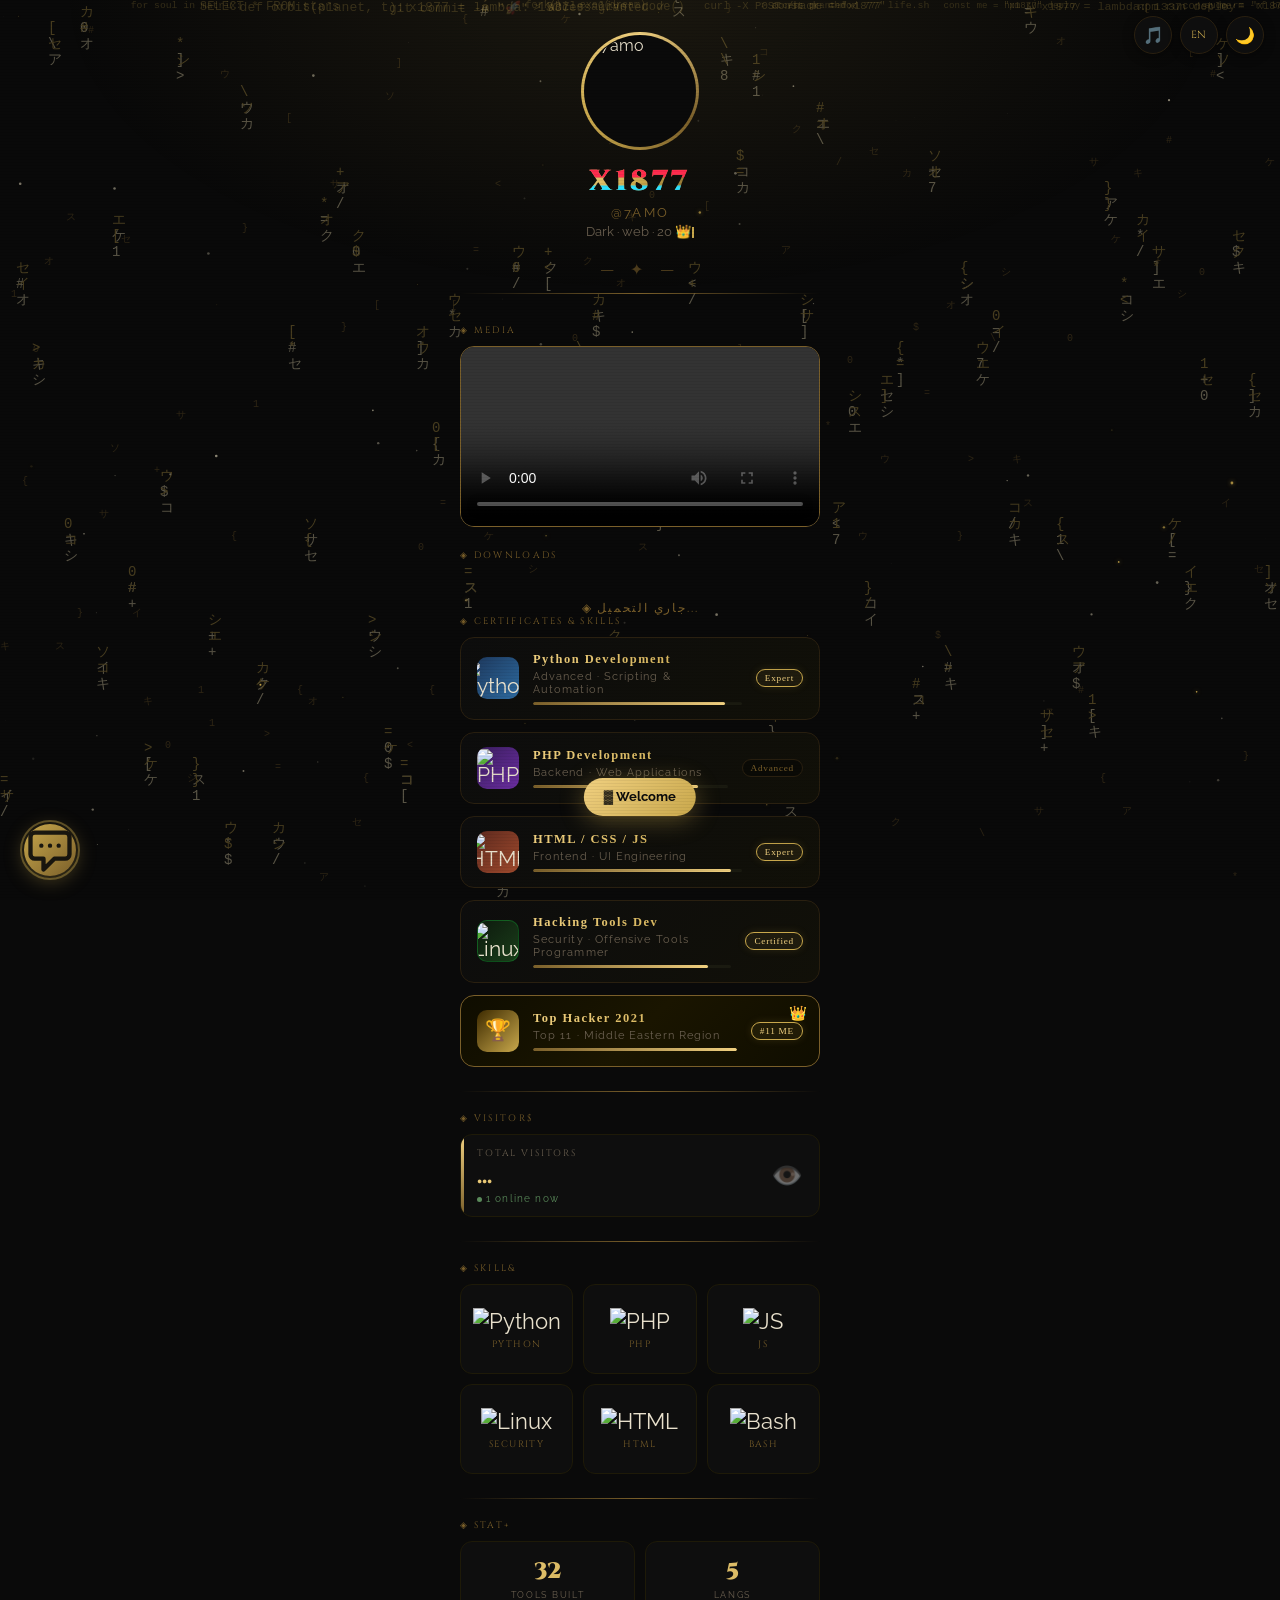
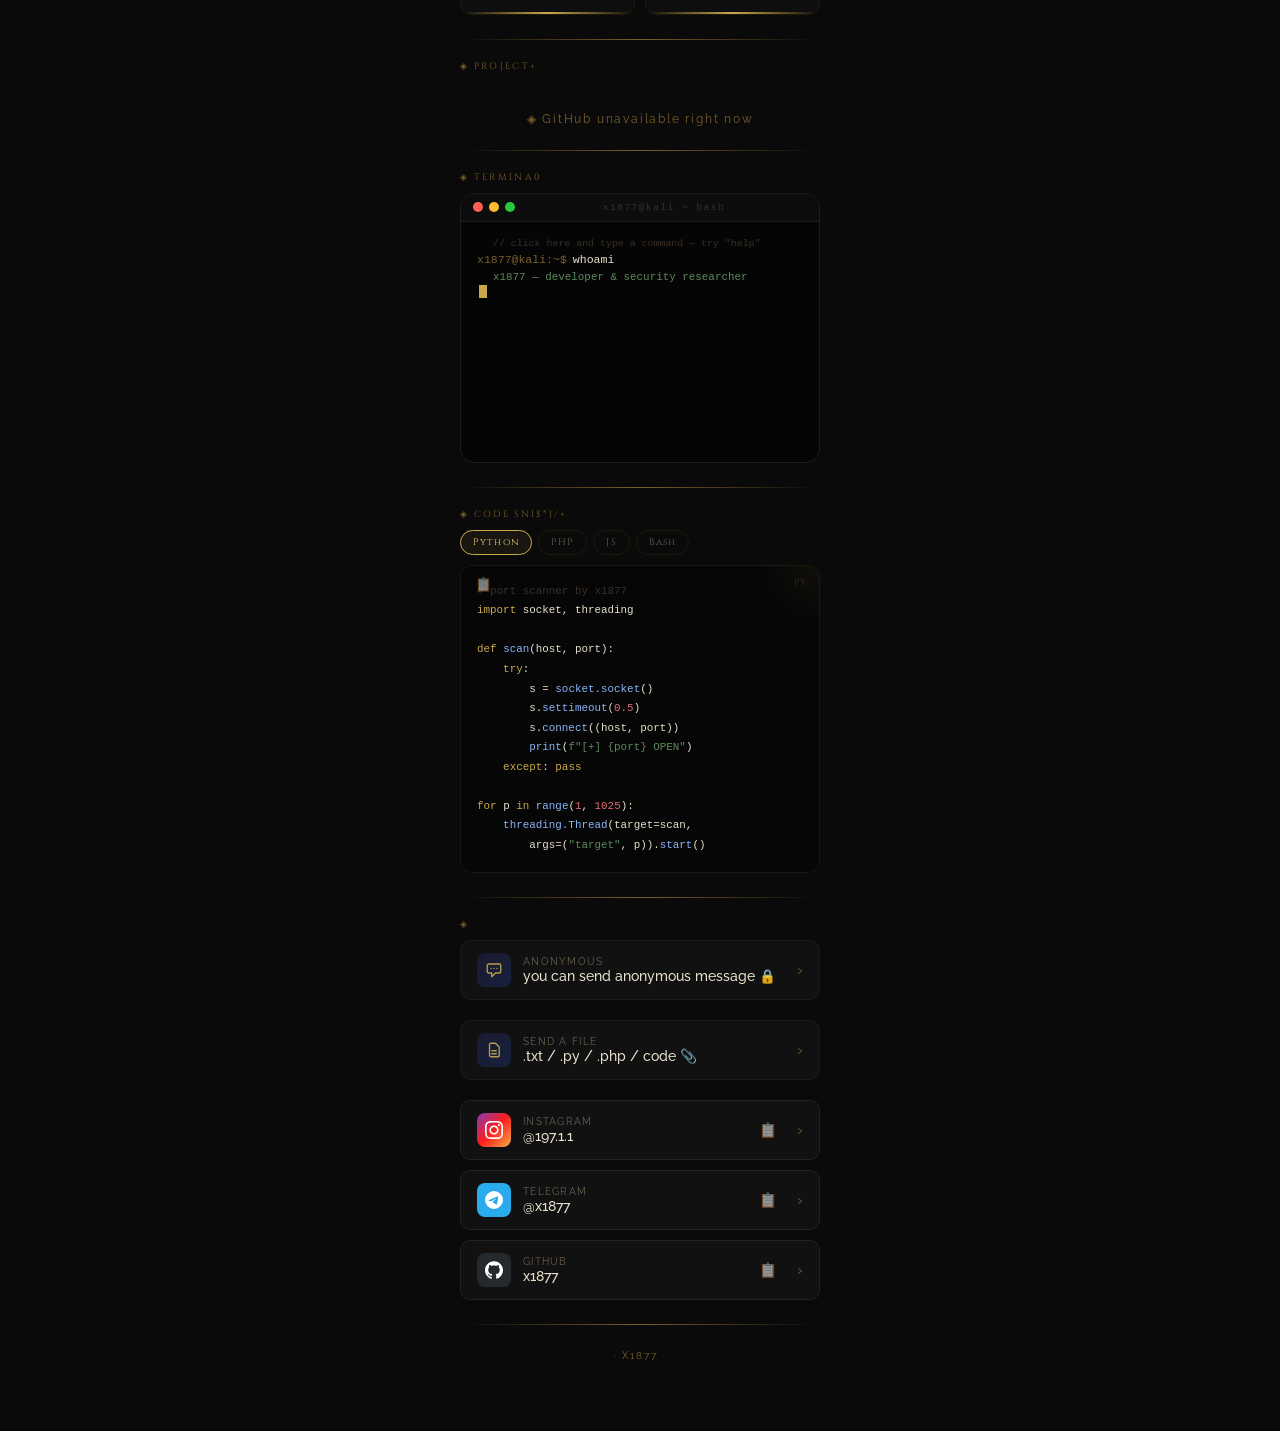
==== commit 794d56f4: "Add files via upload" ====
--- a/index.html
+++ b/index.html
@@ -5,6 +5,12 @@
 <meta charset="UTF-8"/>
 <meta name="viewport" content="width=device-width, initial-scale=1.0, maximum-scale=1.0, user-scalable=no"/>
 <title>X1877</title>
+<meta name="theme-color" content="#0a0a0a"/>
+<meta name="description" content="X1877 — developer &amp; security researcher"/>
+<meta property="og:title" content="X1877"/>
+<meta property="og:description" content="Developer &amp; security researcher — Python · PHP · JS"/>
+<meta property="og:type" content="website"/>
+<link rel="icon" href="data:image/svg+xml,%3Csvg xmlns='http://www.w3.org/2000/svg' viewBox='0 0 64 64'%3E%3Crect width='64' height='64' rx='14' fill='%230a0a0a'/%3E%3Ctext x='32' y='47' font-size='40' font-family='serif' font-weight='900' text-anchor='middle' fill='%23c9a84c'%3EX%3C/text%3E%3C/svg%3E"/>
 <link href="https://fonts.googleapis.com/css2?family=Cinzel:wght@700;900&family=Raleway:wght@400;500&display=swap" rel="stylesheet"/>
 <style>
 * { margin:0; padding:0; box-sizing:border-box; }
@@ -589,12 +595,35 @@
 .kb-row kbd{background:#1a1608;border:1px solid #3a3020;border-radius:5px;padding:1px 8px;color:#f0d080;font-family:inherit}
 @keyframes ringPulse{0%,100%{filter:drop-shadow(0 0 4px rgba(201,168,76,.35))}50%{filter:drop-shadow(0 0 16px rgba(240,208,128,.85))}}
 body.music .av-ring{animation:spin 7s linear infinite,ringPulse .9s ease-in-out infinite}
+/* idle screensaver */
+.card{transition:opacity 1s ease}
+#rainCanvas{transition:opacity 1s ease}
+body.idle .card{opacity:.08;pointer-events:none}
+body.idle #rainCanvas{opacity:.85}
+/* access card */
+.av-wrap img{-webkit-touch-callout:none;-webkit-user-select:none;user-select:none}
+#idCard{position:fixed;inset:0;z-index:999998;background:rgba(0,0,0,.82);display:none;align-items:center;justify-content:center;padding:20px}
+#idCard.open{display:flex}
+.id-box{position:relative;width:100%;max-width:320px;background:linear-gradient(160deg,#0f0d06,#0a0a0a);border:1px solid #7a5f2a;border-radius:16px;
+  padding:20px;overflow:hidden;font-family:'Courier New',monospace;direction:ltr;text-align:left;box-shadow:0 0 40px rgba(201,168,76,.18)}
+.id-scan{position:absolute;left:0;right:0;height:60px;top:-60px;background:linear-gradient(180deg,transparent,rgba(201,168,76,.18),transparent);animation:idScan 3s linear infinite;pointer-events:none}
+@keyframes idScan{to{top:100%}}
+.id-top{display:flex;gap:14px;align-items:center;margin-bottom:14px}
+.id-top img{width:64px;height:64px;border-radius:50%;object-fit:cover;border:2px solid #c9a84c;background:#000}
+.id-title{font-family:'Cinzel',serif;color:#7a5f2a;letter-spacing:.22em;font-size:.6rem;margin-bottom:4px}
+.id-name{font-family:'Cinzel',serif;font-size:1.4rem;font-weight:900;letter-spacing:.1em;background:linear-gradient(135deg,#f0d080,#c9a84c);
+  -webkit-background-clip:text;-webkit-text-fill-color:transparent;background-clip:text}
+.id-row{display:flex;justify-content:space-between;gap:10px;padding:7px 0;border-top:1px dashed #1e1a08;font-size:.72rem}
+.id-row span{color:#7a5f2a}
+.id-row b{color:#e8e0cc;font-weight:400;text-align:right}
+.id-row b.ok{color:#4ade80}
+.id-hint{text-align:center;font-size:.58rem;letter-spacing:.2em;color:#6b6050;margin-top:12px;text-transform:uppercase}
 #glitchFlash{position:fixed;inset:0;z-index:99997;pointer-events:none;opacity:0;
   background:repeating-linear-gradient(0deg,rgba(201,168,76,.18) 0 3px,rgba(0,0,0,0) 3px 7px)}
 #glitchFlash.on{animation:glitchFx .4s steps(2,end)}
 @keyframes glitchFx{0%{opacity:1;transform:translateX(-6px)}30%{opacity:.9;transform:translateX(7px) skewX(3deg);filter:hue-rotate(60deg)}60%{opacity:.7;transform:translateX(-4px);filter:hue-rotate(160deg)}100%{opacity:0;transform:none}}
 .av-wrap{cursor:pointer}
-@media (prefers-reduced-motion:reduce){.reveal{opacity:1;transform:none;transition:none}.spark,.tap-ring,#glitchFlash{display:none}body.music .av-ring{animation:spin 7s linear infinite}}
+@media (prefers-reduced-motion:reduce){.reveal{opacity:1;transform:none;transition:none}.spark,.tap-ring,#glitchFlash{display:none}body.music .av-ring{animation:spin 7s linear infinite}.id-scan{display:none}}
 </style>
 
 </head>
@@ -1018,6 +1047,17 @@
   <div class="kb-row"><span>Top</span><kbd>G</kbd></div>
   <div class="kb-row"><span>This help</span><kbd>?</kbd></div>
 </div></div>
+<div id="idCard"><div class="id-box">
+  <div class="id-scan"></div>
+  <div class="id-top"><img id="idImg" alt=""/><div><div class="id-title">◈ ACCESS CARD</div><div class="id-name">X1877</div></div></div>
+  <div class="id-row"><span>HANDLE</span><b>@7AMO</b></div>
+  <div class="id-row"><span>ROLE</span><b>Developer · Security</b></div>
+  <div class="id-row"><span>STACK</span><b>Python · PHP · JS · Bash · C</b></div>
+  <div class="id-row"><span>RANK</span><b>Top 11 ME · 2021</b></div>
+  <div class="id-row"><span>CLEARANCE</span><b>ROOT</b></div>
+  <div class="id-row"><span>STATUS</span><b class="ok">● ONLINE</b></div>
+  <div class="id-hint">tap to close</div>
+</div></div>
 <div id="floatBubble" onclick="openChatModal()">
   <div class="bubble-ping"></div>
   <svg fill="none" viewBox="0 0 24 24" stroke="rgba(10,10,10,0.9)" stroke-width="2">
@@ -1895,7 +1935,7 @@
   contact:'→ t.me/x1877',
   'hire me':'let\'s talk → t.me/x1877 📩',
   hire:'let\'s talk → t.me/x1877 📩',
-  help:'available: help, whoami, skills, projects, contact, neofetch, date, uptime, joke, theme, lang, rain, color, hack, calc, coffee, flip, ping, echo, history, sudo, matrix, clear',
+  help:'available: help, whoami, skills, projects, contact, neofetch, date, uptime, joke, theme, lang, rain, color, hack, calc, coffee, flip, nmap, flag, ping, echo, history, sudo, matrix, clear',
 };
 function runTermCommand(raw){
   const body=document.getElementById('terminalBody');
@@ -1951,7 +1991,7 @@
     } else if(e.key==='Tab'){
       e.preventDefault();
       const v=input.value.trim().toLowerCase(); if(!v)return;
-      const all=Object.keys(termCommands).concat(['neofetch','date','uptime','joke','theme','lang','rain','color','hack','calc','coffee','flip','ping','echo','history','matrix','clear']);
+      const all=Object.keys(termCommands).concat(['neofetch','date','uptime','joke','theme','lang','rain','color','hack','calc','coffee','flip','nmap','flag','ping','echo','history','matrix','clear']);
       const m=all.filter(c=>c.startsWith(v)); if(m.length===1) input.value=m[0];
     }
   });
@@ -2141,7 +2181,7 @@
       cols.forEach((y,i)=>{
         const py=Math.floor(y);
         rx.fillStyle=rainC.b; rx.fillText(rg(),i*16,(py-1)*16);
-        rx.fillStyle=rainC.h; rx.fillText(rg(),i*16,py*16);
+        rx.fillStyle=rainC.h; rx.fillText(Math.random()<.015?'X1877'[Math.floor(Math.random()*5)]:rg(),i*16,py*16);
         cols[i]=(py*16>rc.height&&Math.random()>.975)?0:y+1;
       });
     }
@@ -2172,9 +2212,21 @@
 
   // ── Tap the avatar → change Matrix colour ──
   const avEl=document.querySelector('.av-wrap');
-  if(avEl) avEl.addEventListener('click',()=>{
-    const n=cycleRain(); if(window.showAchToast) showAchToast('▓ Matrix: '+n,1400);
-  });
+  const idCard=$('idCard'), idImg=$('idImg');
+  let lp=null, lpFired=false;
+  const openId=()=>{ const im=document.querySelector('.av-wrap img'); if(im&&idImg) idImg.src=im.currentSrc||im.src; idCard.classList.add('open'); };
+  const closeId=()=>idCard.classList.remove('open');
+  if(avEl){
+    avEl.addEventListener('pointerdown',()=>{ lpFired=false; clearTimeout(lp); lp=setTimeout(()=>{ lpFired=true; openId(); },600); });
+    ['pointerup','pointerleave','pointercancel'].forEach(ev=>avEl.addEventListener(ev,()=>clearTimeout(lp)));
+    avEl.addEventListener('contextmenu',e=>e.preventDefault());
+    avEl.addEventListener('click',()=>{
+      if(lpFired){ lpFired=false; return; }
+      const n=cycleRain(); if(window.showAchToast) showAchToast('▓ Matrix: '+n,1400);
+    });
+  }
+  idCard.addEventListener('click',closeId);
+  document.addEventListener('keydown',e=>{ if(e.key==='Escape') closeId(); });
 
   // ── Glitch flash when switching theme / language ──
   const gf=$('glitchFlash');
@@ -2208,6 +2260,19 @@
     },1500);
   }
   if(document.readyState==='complete') welcome(); else addEventListener('load',welcome);
+
+  // ── Idle screensaver: UI fades, Matrix takes over; touch to wake ──
+  let idleT=null;
+  function goIdle(){
+    const v=document.querySelector('video');
+    if(document.hidden||(v&&!v.paused)||document.querySelector('.modal-overlay.open,.inbox-overlay.open,#idCard.open,#kbHelp.open')){
+      idleT=setTimeout(goIdle,25000); return;
+    }
+    document.body.classList.add('idle');
+  }
+  function wake(){ document.body.classList.remove('idle'); clearTimeout(idleT); idleT=setTimeout(goIdle,25000); }
+  ['pointerdown','pointermove','keydown','touchstart','scroll'].forEach(ev=>addEventListener(ev,wake,{passive:true}));
+  wake();
 
   ['toggleTheme','toggleLang'].forEach(n=>{
     const f=window[n];
@@ -2331,6 +2396,16 @@
       case 'lang': toggleLang(); out.textContent='language switched'; return true;
       case 'rain': toggleRain(); out.textContent='matrix rain '+(rainOn?'on':'off'); return true;
       case 'echo': out.textContent=arg; return true;
+      case 'nmap': {
+        const host=arg||'x1877.github.io'; out.style.whiteSpace='pre';
+        const lines=['Starting Nmap 7.94 ( https://nmap.org )','Nmap scan report for '+host,'PORT      STATE  SERVICE','22/tcp    open   ssh','80/tcp    open   http','443/tcp   open   https','1337/tcp  open   x1877','Nmap done: 1 IP address scanned'];
+        out.textContent=''; let n=0; const tb=$('terminalBody');
+        const iv=setInterval(()=>{ out.textContent+=(n?'\n':'')+lines[n]; n++; if(tb) tb.scrollTop=tb.scrollHeight; if(n>=lines.length) clearInterval(iv); },320);
+        return true;
+      }
+      case 'ssh': out.textContent='Permission denied (publickey). 🔒'; return true;
+      case 'flag': out.textContent='X1877{y0u_f0und_m3}'; return true;
+      case 'cat': out.textContent=(arg==='flag.txt')?'X1877{y0u_f0und_m3}':(arg?'cat: '+arg+': No such file':'usage: cat <file>'); return true;
       case 'coffee':
         out.style.whiteSpace='pre'; out.textContent='    ( (\n     ) )\n  .______.\n  |      |]\n  \\      /\n   `----\'\n  coffee.exe — ready ☕'; return true;
       case 'flip': out.textContent=Math.random()<.5?'HEADS':'TAILS'; return true;
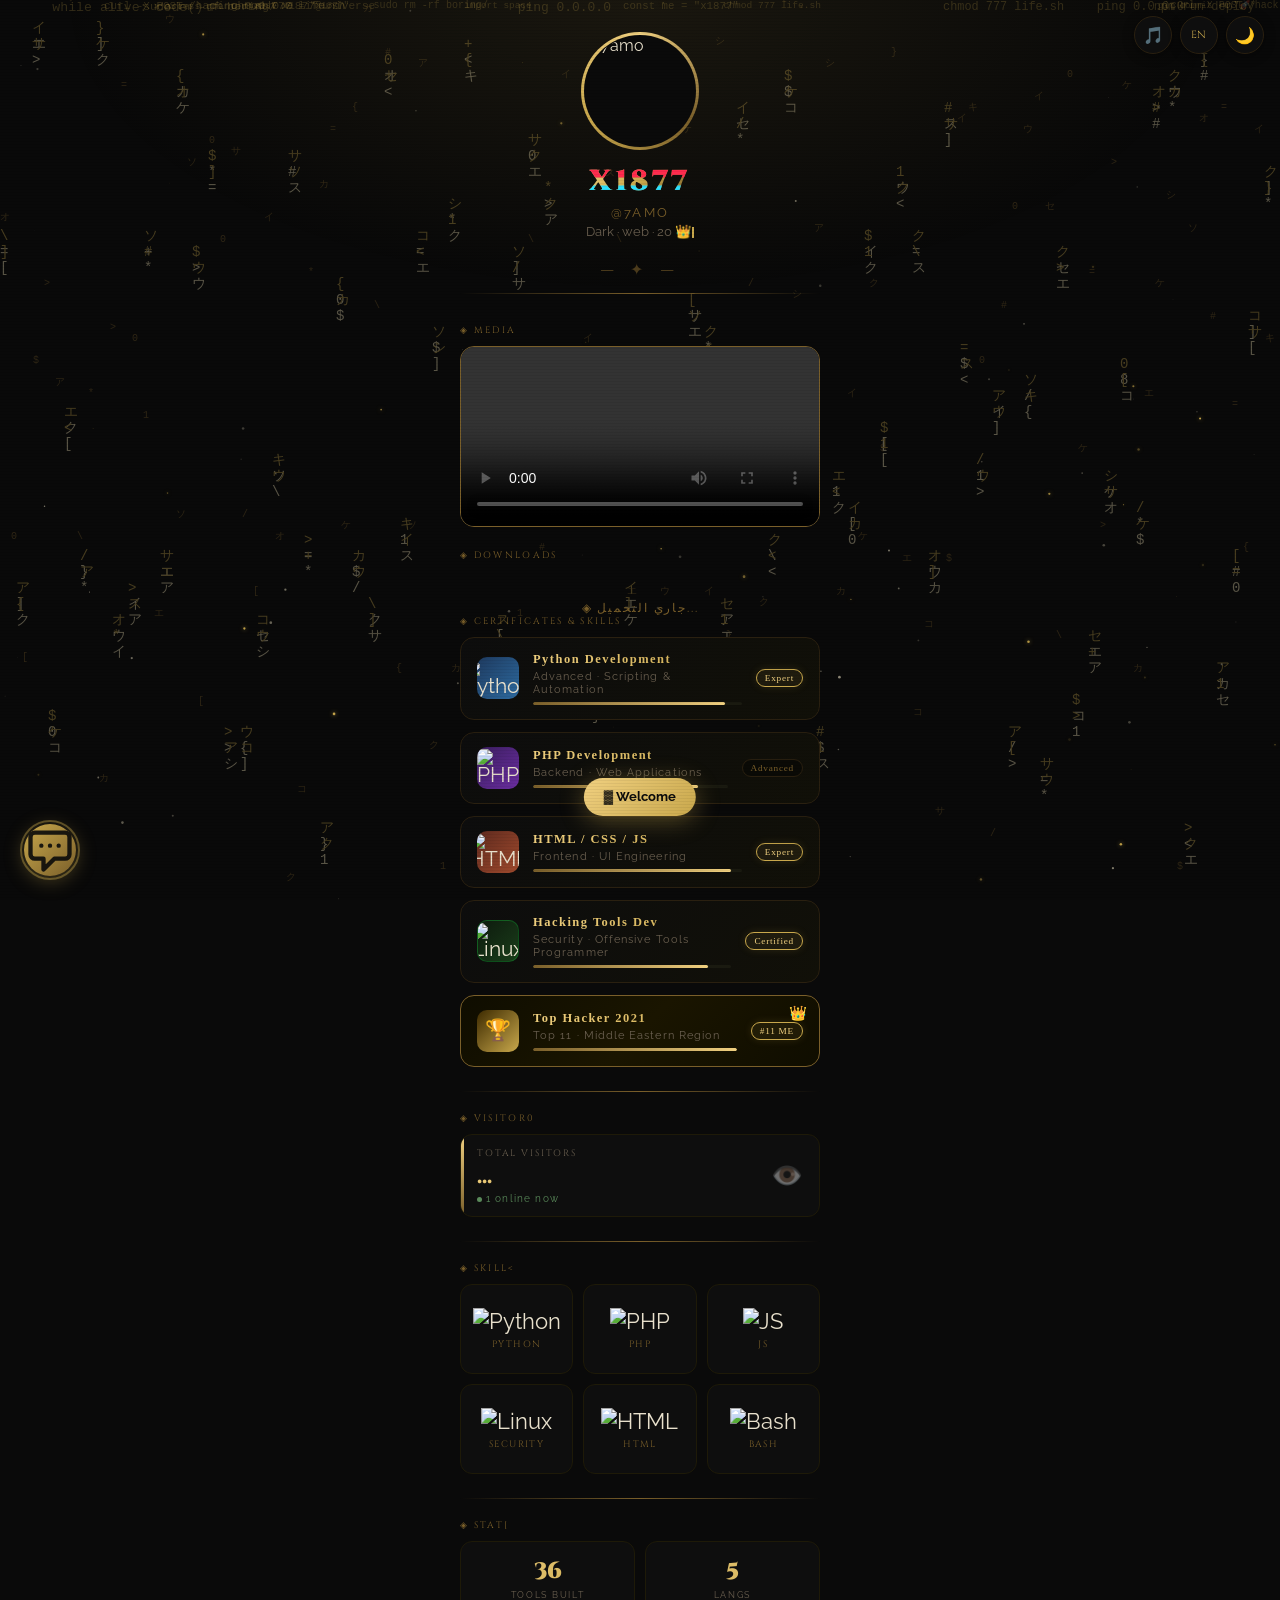
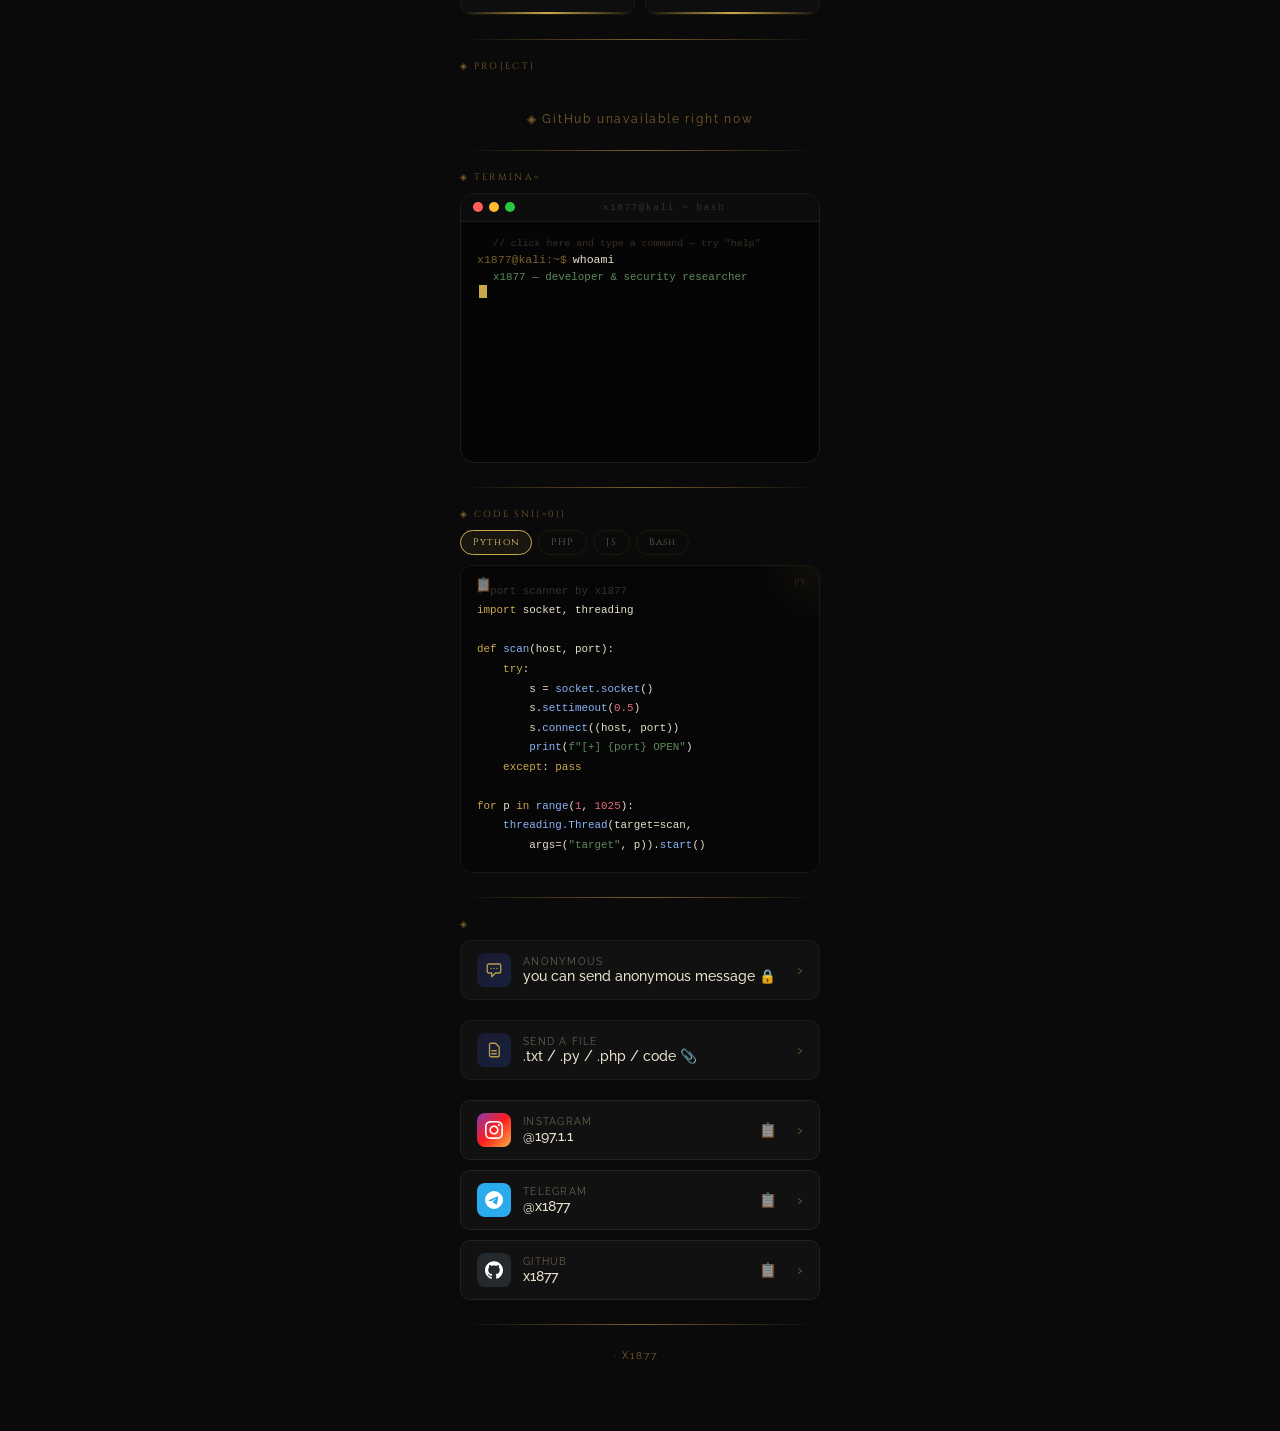
==== commit 49ab95df: "Add files via upload" ====
--- a/index.html
+++ b/index.html
@@ -1066,7 +1066,7 @@
 </div>
 
 <audio id="bgMusic" loop>
-  <source src="https://github.com/x1877/x1877.github.io/raw/refs/heads/main/X1877by.m4a" type="audio/mp4">
+  <source src="https://github.com/x1877/x1877.github.io/raw/refs/heads/main/Yuka%20Kitamura%20%E2%80%93%20Dark%20Souls%20III%20OST%20-%20Pontiff%20Sulyvahn.mp3" type="audio/mpeg">
 </audio>
 <div id="codeLayer"></div>
 
